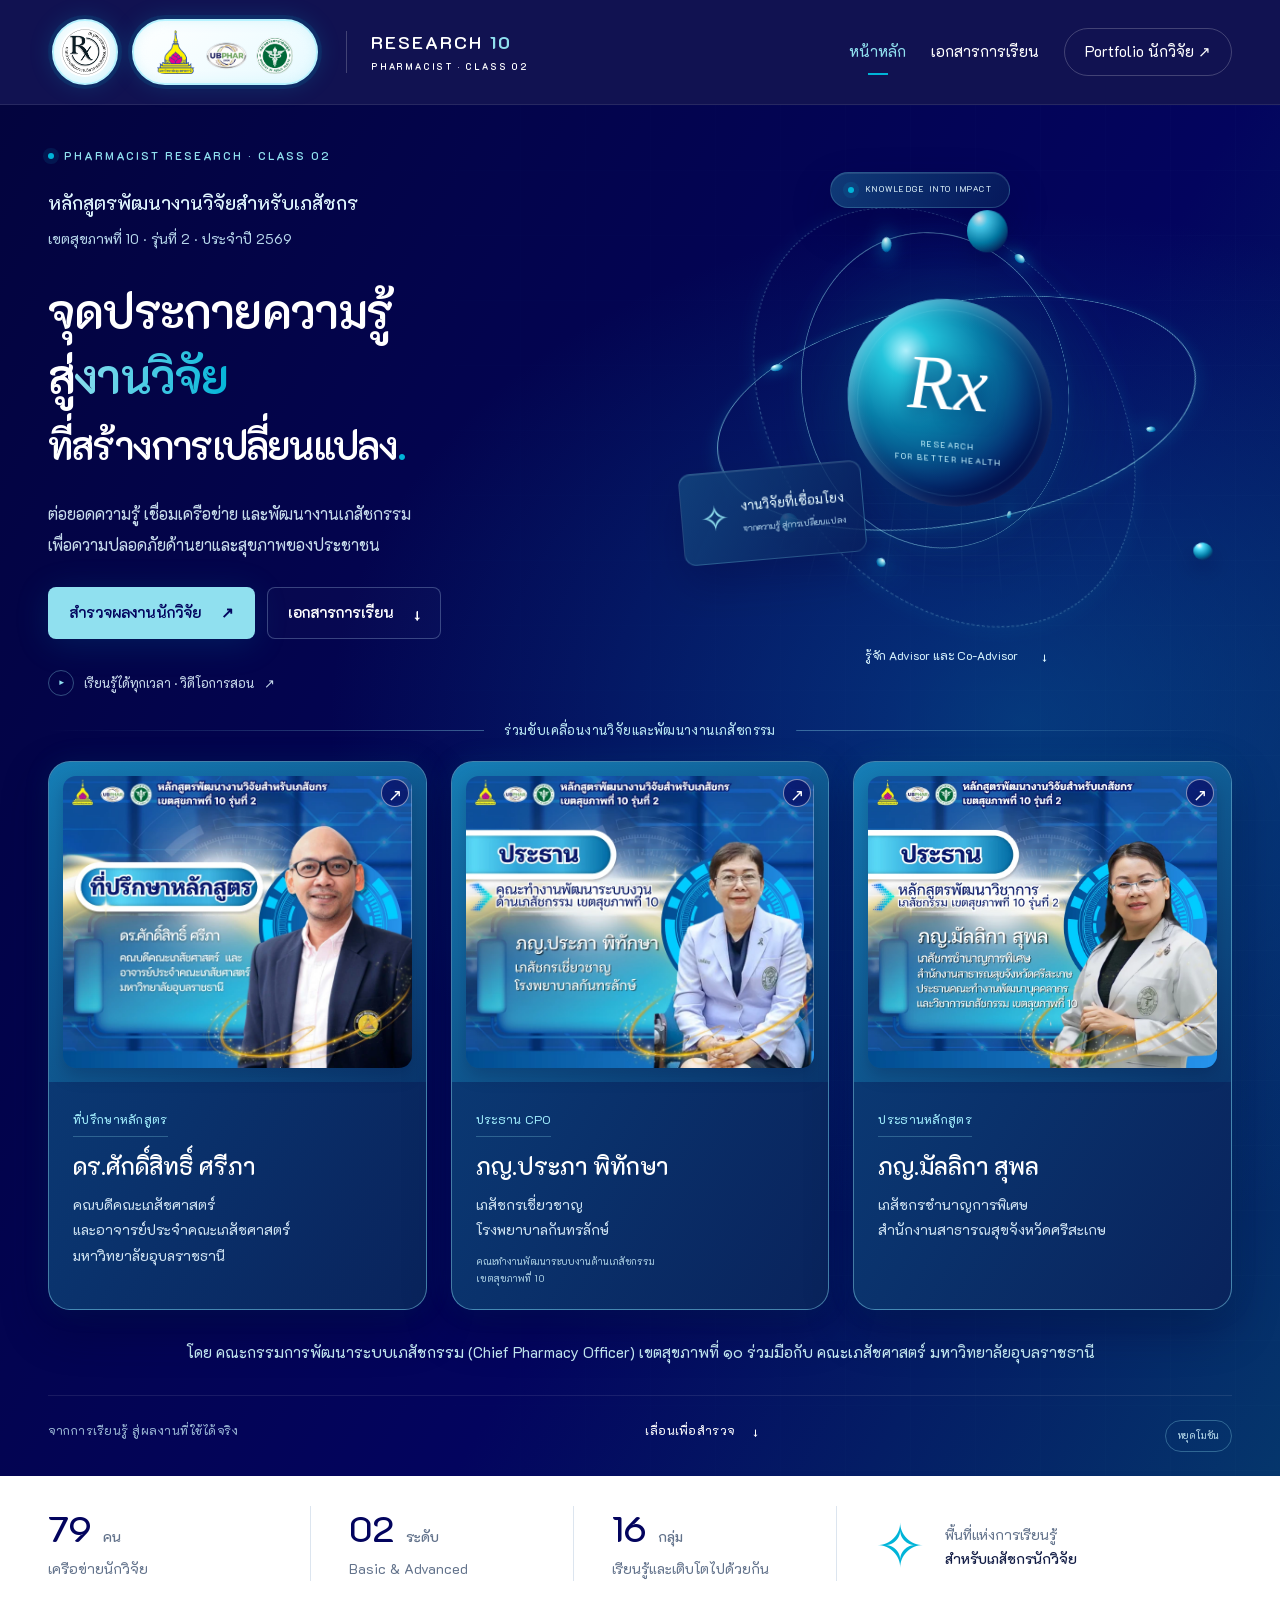
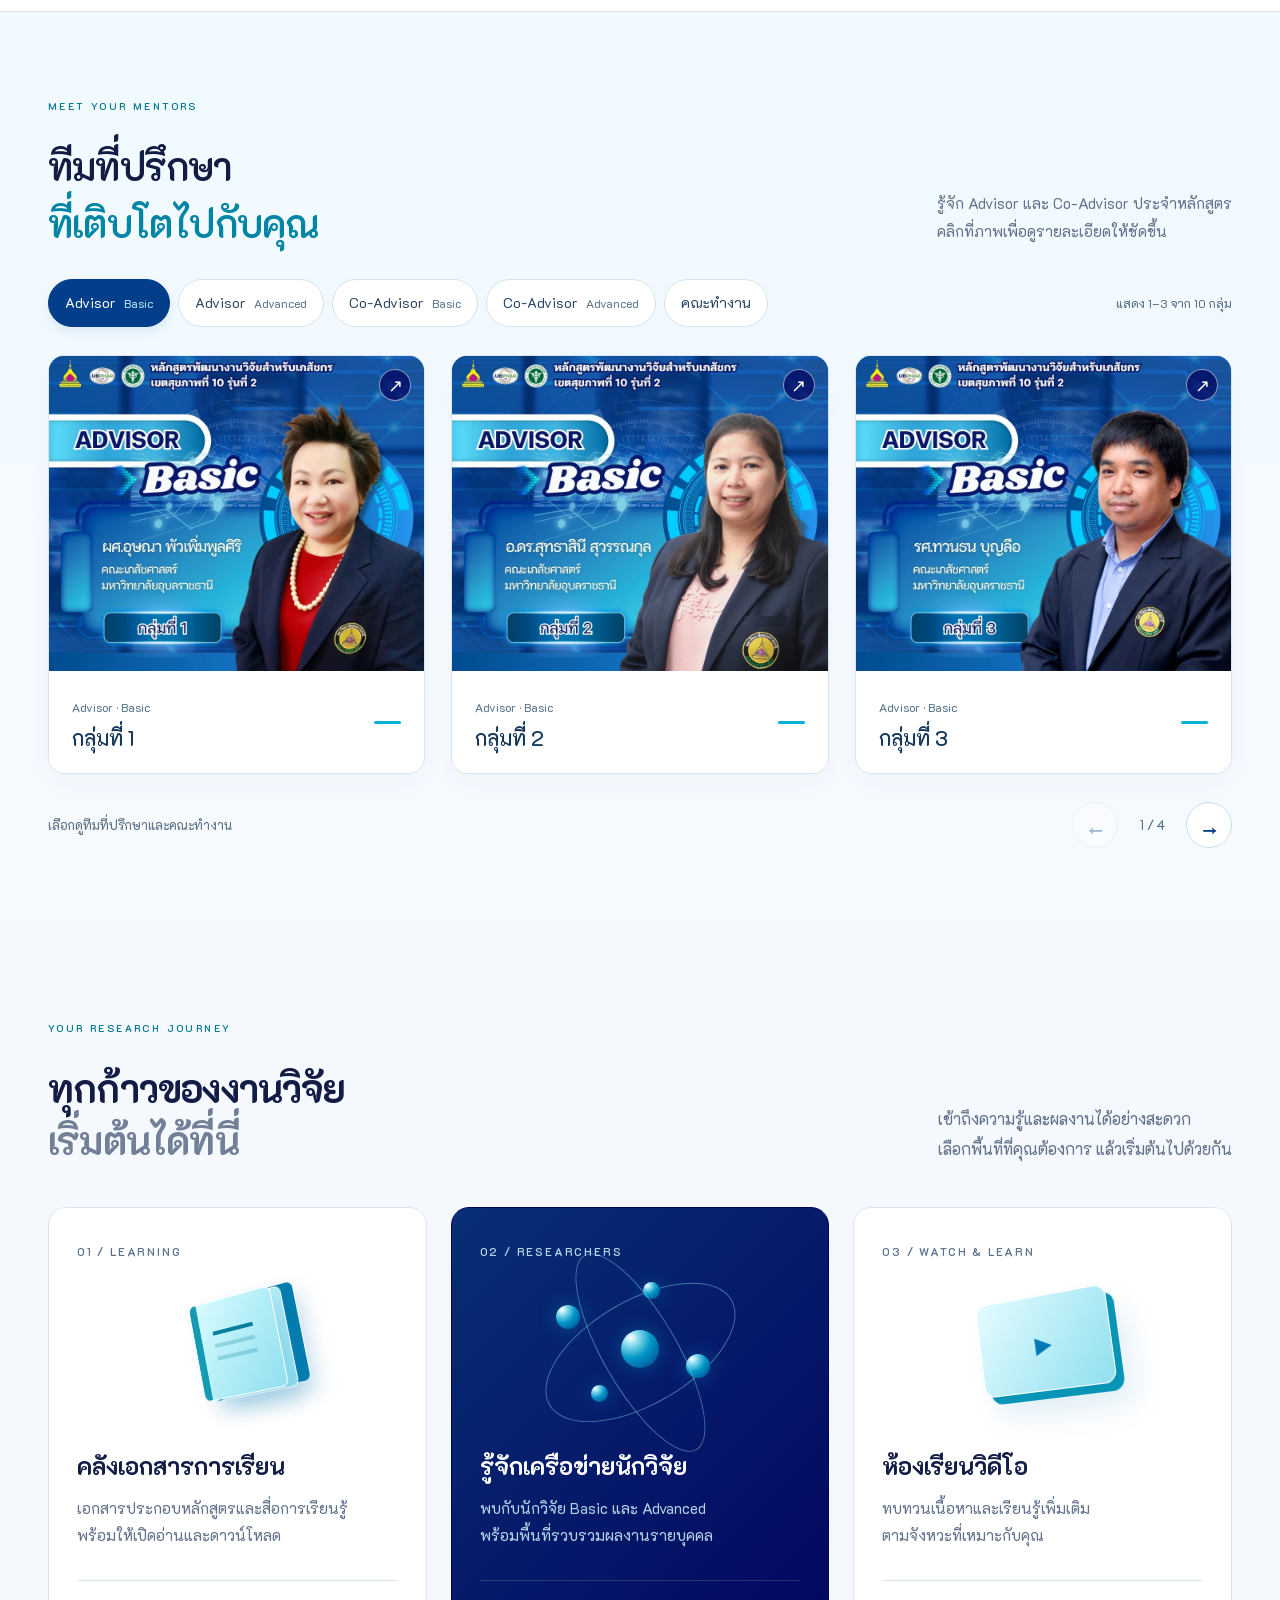
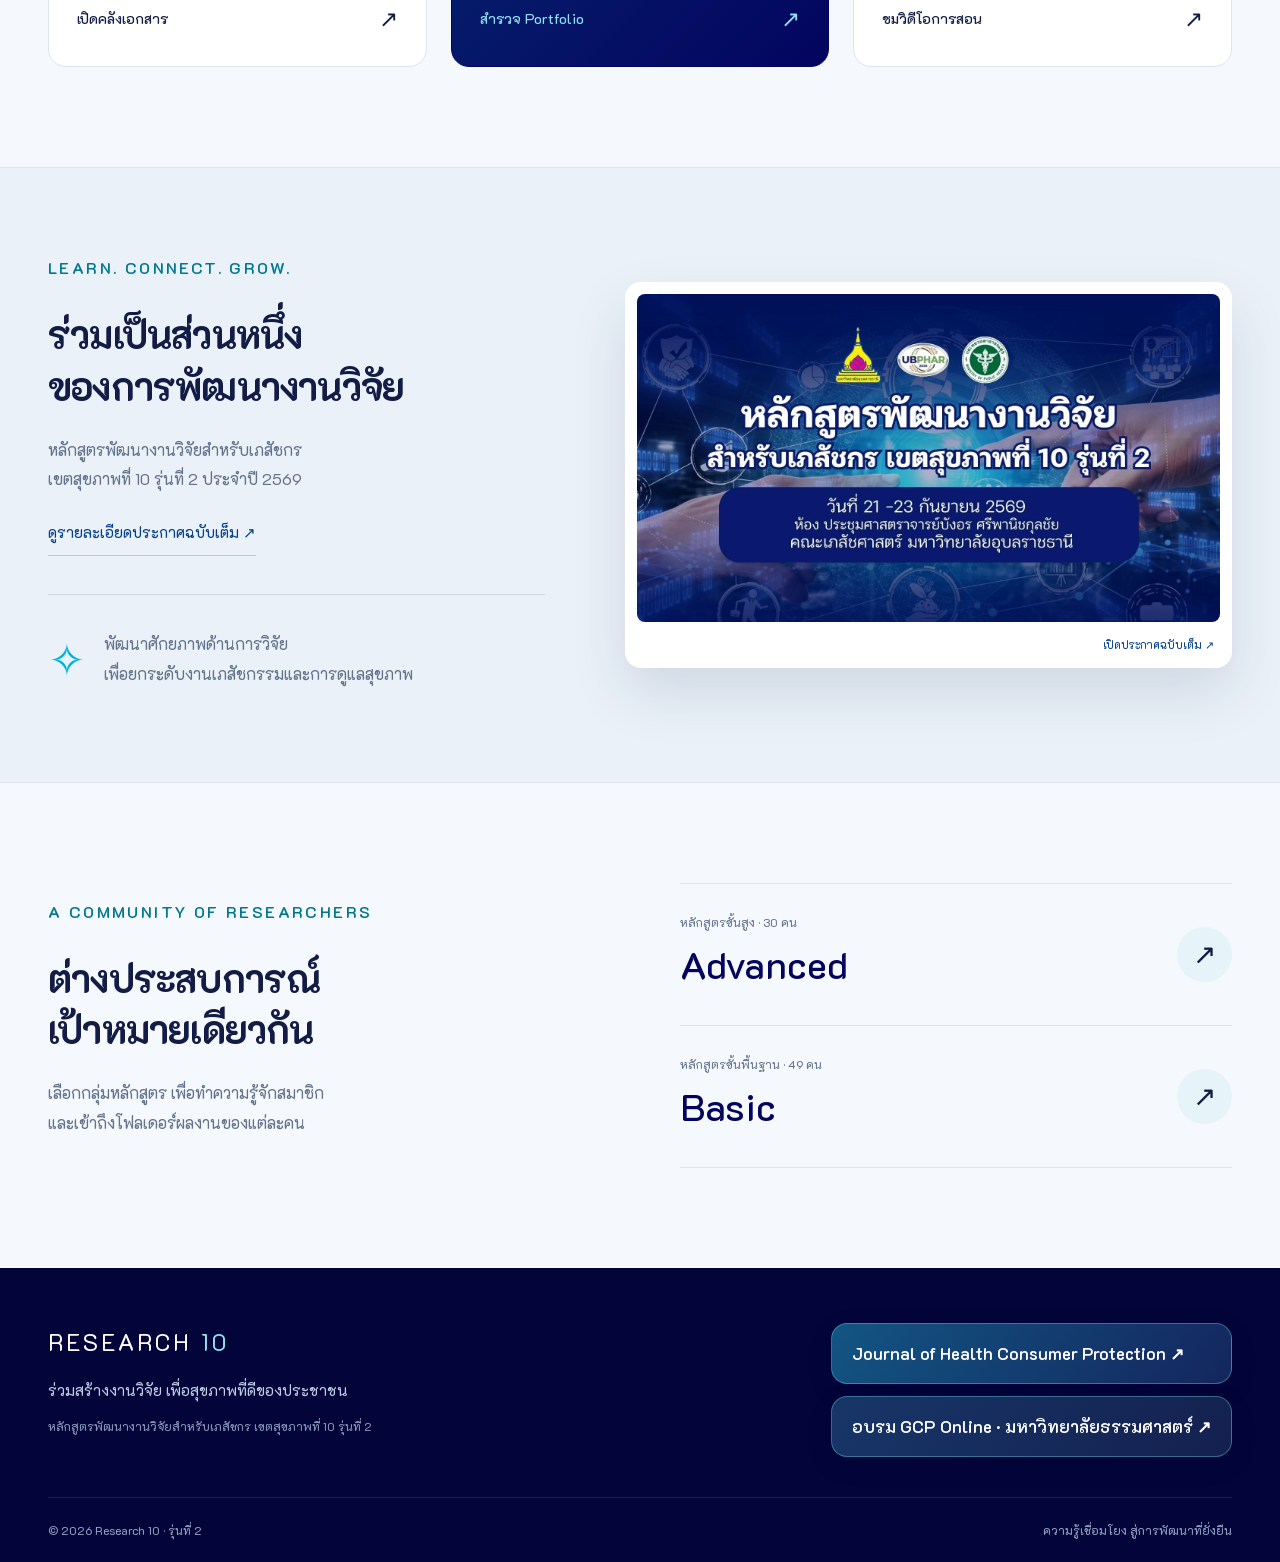
==== index.html @ 957beb35 "Label Basic recordings and add upcoming September 24-25 cards" ====
<!DOCTYPE html><html lang="th"><head><meta charset="UTF-8"><meta name="viewport" content="width=device-width,initial-scale=1"><meta name="theme-color" content="#03045e"><title>Research 10 — หลักสูตรพัฒนางานวิจัยสำหรับเภสัชกร รุ่นที่ 2</title><meta name="description" content="หลักสูตรพัฒนางานวิจัยสำหรับเภสัชกร เขตสุขภาพที่ 10 รุ่นที่ 2 เอกสาร วิดีโอ และผลงานนักวิจัย"><link rel="preconnect" href="https://fonts.googleapis.com"><link rel="preconnect" href="https://fonts.gstatic.com" crossorigin><link href="https://fonts.googleapis.com/css2?family=K2D:wght@300;400;500;600;700;800&display=swap" rel="stylesheet"><link rel="stylesheet" href="assets/site.css?v=4151b0ca4c77"><script src="assets/site.js?v=c0a868937370" defer></script><link rel="stylesheet" href="assets/landing-refinement.css?v=8daf1639f411"><link rel="stylesheet" href="assets/orbit-edition.css?v=c585d2d60537"><link rel="stylesheet" href="assets/content-update.css?v=62d17eda7f4b">
</head><body class="home-page"><a class="skip-link" href="#main">ข้ามไปเนื้อหา</a><header class="site-header"><div class="shell nav-inner"><a class="brand" href="index.html" aria-label="หน้าหลักหลักสูตรพัฒนางานวิจัย"><span class="brand-logos"><img src="assets/rx-logo.png" alt="ผู้พัฒนาหลักสูตร" width="53" height="40"><img src="assets/partners-logo.png" alt="หน่วยงานสนับสนุน" width="76" height="40"></span><span class="brand-title">RESEARCH <b>10</b><small>PHARMACIST · CLASS 02</small></span></a><button class="menu-toggle" aria-expanded="false" aria-controls="primary-nav" aria-label="เปิดเมนู">☰</button><nav id="primary-nav" aria-label="เมนูหลัก"><a href="index.html">หน้าหลัก</a><a href="documents.html">เอกสารการเรียน</a><a href="portfolio.html">Portfolio นักวิจัย <span aria-hidden="true">↗</span></a></nav></div></header><main id="main">
<section class="hero"><div class="hero-grid-bg" aria-hidden="true"></div><div class="shell hero-layout"><div class="hero-copy"><p class="eyebrow"><span class="status-dot"></span> PHARMACIST RESEARCH · CLASS 02</p><p class="hero-kicker">หลักสูตรพัฒนางานวิจัยสำหรับเภสัชกร<br><span>เขตสุขภาพที่ 10 · รุ่นที่ 2 · ประจำปี 2569</span></p><h1>จุดประกายความรู้<br>สู่<span class="gradient-text">งานวิจัย</span><br><span class="hero-closing-line">ที่สร้างการเปลี่ยนแปลง<span class="cyan-dot">.</span></span></h1><p class="hero-description">ต่อยอดความรู้ เชื่อมเครือข่าย และพัฒนางานเภสัชกรรม<br class="desktop-only">เพื่อความปลอดภัยด้านยาและสุขภาพของประชาชน</p><div class="actions"><a class="button button-cyan" href="portfolio.html">สำรวจผลงานนักวิจัย <span>↗</span></a><a class="button button-outline" href="documents.html">เอกสารการเรียน <span>↓</span></a></div><a class="video-link" href="documents.html#videos"><span class="play-icon">▶</span> เรียนรู้ได้ทุกเวลา · วิดีโอการสอน <span>↗</span></a></div>
<div class="hero-faculty-visual">
<div class="orbital-scene" aria-hidden="true"><div class="scene-grid"></div><div class="orbit-system"><div class="orbit orbit-one"></div><div class="orbit orbit-two"></div><div class="orbit orbit-three"></div><div class="orb-core"><span>Rx</span><small>RESEARCH<br>FOR BETTER HEALTH</small></div><i class="satellite satellite-one"></i><i class="satellite satellite-two"></i><i class="satellite satellite-three"></i></div><div class="float-label label-top"><span class="status-dot"></span> KNOWLEDGE INTO IMPACT</div><div class="float-label label-left"><span class="label-symbol">✧</span><div>งานวิจัยที่เชื่อมโยง<small>จากความรู้ สู่การเปลี่ยนแปลง</small></div></div></div>
<a href="#faculty" class="meet-team-link">รู้จัก Advisor และ Co-Advisor <span>↓</span></a></div>
</div><section class="shell leadership-section" aria-label="ที่ปรึกษาหลักสูตรและประธาน"><div class="leadership-heading"><span></span><p>ร่วมขับเคลื่อนงานวิจัยและพัฒนางานเภสัชกรรม</p><span></span></div><div class="leadership-pair leadership-trio"><div class="chair-feature" data-tilt><a class="chair-photo-link" href="assets/faculty/originals/course-advisor.png" target="_blank" rel="noopener" aria-label="ดูภาพที่ปรึกษาหลักสูตร ดร.ศักดิ์สิทธิ์ ศรีภา"><img src="assets/faculty/course-advisor.webp" width="752" height="630" alt="ที่ปรึกษาหลักสูตร ดร.ศักดิ์สิทธิ์ ศรีภา"><span aria-hidden="true">↗</span></a><div class="chair-caption"><div><span>ที่ปรึกษาหลักสูตร</span><h2>ดร.ศักดิ์สิทธิ์ ศรีภา</h2><p>คณบดีคณะเภสัชศาสตร์<br>และอาจารย์ประจำคณะเภสัชศาสตร์<br>มหาวิทยาลัยอุบลราชธานี</p></div></div></div><div class="chair-feature" data-tilt>
<a class="chair-photo-link" href="assets/faculty/originals/working-group-chair.png" target="_blank" rel="noopener" aria-label="ดูภาพ ภญ.ประภา พิทักษา ประธาน CPO ขนาดใหญ่"><img src="assets/faculty/working-group-chair.webp" alt="ภญ.ประภา พิทักษา ประธาน CPOพัฒนาระบบงานด้านเภสัชกรรม เขตสุขภาพที่ 10" width="752" height="630" fetchpriority="high"><span aria-hidden="true">↗</span></a>
<div class="chair-caption"><div><span>ประธาน CPO</span><h2>ภญ.ประภา พิทักษา</h2><p>เภสัชกรเชี่ยวชาญ<br>โรงพยาบาลกันทรลักษ์</p><small>คณะทำงานพัฒนาระบบงานด้านเภสัชกรรม<br>เขตสุขภาพที่ 10</small></div><span class="chair-mark" aria-hidden="true">✧</span></div></div><div class="chair-feature" data-tilt>
<a class="chair-photo-link" href="assets/faculty/originals/chair.png" target="_blank" rel="noopener" aria-label="ดูภาพ ภญ.มัลลิกา สุพล ประธานหลักสูตร ขนาดใหญ่"><img src="assets/faculty/chair.webp" alt="ภญ.มัลลิกา สุพล ประธานหลักสูตรพัฒนาวิชาการเภสัชกรรม เขตสุขภาพที่ 10 รุ่นที่ 2" width="940" height="788" fetchpriority="high"><span aria-hidden="true">↗</span></a>
<div class="chair-caption"><div><span>ประธานหลักสูตร</span><h2>ภญ.มัลลิกา สุพล</h2><p>เภสัชกรชำนาญการพิเศษ<br>สำนักงานสาธารณสุขจังหวัดศรีสะเกษ</p></div><span class="chair-mark" aria-hidden="true">✧</span></div></div>
</div><p class="leadership-credit">โดย คณะกรรมการพัฒนาระบบเภสัชกรรม (Chief Pharmacy Officer) เขตสุขภาพที่ ๑๐ ร่วมมือกับ คณะเภสัชศาสตร์ มหาวิทยาลัยอุบลราชธานี</p></section><div class="shell hero-bottom"><span>จากการเรียนรู้ สู่ผลงานที่ใช้ได้จริง</span><a href="#explore">เลื่อนเพื่อสำรวจ <span>↓</span></a></div></section>
<section class="stats-strip" aria-label="ภาพรวมหลักสูตร"><div class="shell stats-grid"><div><strong>79<span>คน</span></strong><p>เครือข่ายนักวิจัย</p></div><div><strong>02<span>ระดับ</span></strong><p>Basic & Advanced</p></div><div><strong>16<span>กลุ่ม</span></strong><p>เรียนรู้และเติบโตไปด้วยกัน</p></div><div class="stats-message"><span class="small-orbit" aria-hidden="true">✧</span><p>พื้นที่แห่งการเรียนรู้<br><b>สำหรับเภสัชกรนักวิจัย</b></p></div></div></section>
<section id="faculty" class="faculty-section"><div class="shell">
<div class="section-heading"><div><p class="eyebrow blue">MEET YOUR MENTORS</p><h2>ทีมที่ปรึกษา<span class="faculty-heading-accent">ที่เติบโตไปกับคุณ</span></h2></div><p>รู้จัก Advisor และ Co-Advisor ประจำหลักสูตร<br>คลิกที่ภาพเพื่อดูรายละเอียดให้ชัดขึ้น</p></div>
<div class="faculty-filter-bar"><div class="faculty-filters" role="group" aria-label="เลือกหมวดทีมที่ปรึกษา" hidden><button type="button" data-filter="advisor-basic" aria-pressed="true">Advisor <span>Basic</span></button><button type="button" data-filter="advisor-advanced" aria-pressed="false">Advisor <span>Advanced</span></button><button type="button" data-filter="co-basic" aria-pressed="false">Co-Advisor <span>Basic</span></button><button type="button" data-filter="co-advanced" aria-pressed="false">Co-Advisor <span>Advanced</span></button><button type="button" data-filter="working-group" aria-pressed="false">คณะทำงาน</button></div><p id="faculty-status" role="status"></p></div>
<div class="faculty-grid"><article class="faculty-card" data-category="advisor-advanced" data-group="1">
<a class="faculty-image-link" href="assets/faculty/originals/advisor-advanced-1.jpg" target="_blank" rel="noopener" data-faculty-image="assets/faculty/advisor-advanced-1.webp" data-caption="Advisor Advanced · กลุ่มที่ 1" aria-label="ดูภาพ Advisor Advanced · กลุ่มที่ 1 ขนาดใหญ่"><img src="assets/faculty/advisor-advanced-1.webp" width="940" height="788" alt="Advisor ประจำหลักสูตร Advanced กลุ่มที่ 1" loading="lazy" decoding="async"><span class="image-zoom" aria-hidden="true">↗</span></a>
<div class="faculty-card-caption"><div><span>Advisor · Advanced</span><h3>กลุ่มที่ 1</h3></div><span class="faculty-caption-rule" aria-hidden="true"></span></div></article>
<article class="faculty-card" data-category="advisor-advanced" data-group="2">
<a class="faculty-image-link" href="assets/faculty/originals/advisor-advanced-2.jpg" target="_blank" rel="noopener" data-faculty-image="assets/faculty/advisor-advanced-2.webp" data-caption="Advisor Advanced · กลุ่มที่ 2" aria-label="ดูภาพ Advisor Advanced · กลุ่มที่ 2 ขนาดใหญ่"><img src="assets/faculty/advisor-advanced-2.webp" width="940" height="788" alt="Advisor ประจำหลักสูตร Advanced กลุ่มที่ 2" loading="lazy" decoding="async"><span class="image-zoom" aria-hidden="true">↗</span></a>
<div class="faculty-card-caption"><div><span>Advisor · Advanced</span><h3>กลุ่มที่ 2</h3></div><span class="faculty-caption-rule" aria-hidden="true"></span></div></article>
<article class="faculty-card" data-category="advisor-advanced" data-group="3">
<a class="faculty-image-link" href="assets/faculty/originals/advisor-advanced-3.jpg" target="_blank" rel="noopener" data-faculty-image="assets/faculty/advisor-advanced-3.webp" data-caption="Advisor Advanced · กลุ่มที่ 3" aria-label="ดูภาพ Advisor Advanced · กลุ่มที่ 3 ขนาดใหญ่"><img src="assets/faculty/advisor-advanced-3.webp" width="940" height="788" alt="Advisor ประจำหลักสูตร Advanced กลุ่มที่ 3" loading="lazy" decoding="async"><span class="image-zoom" aria-hidden="true">↗</span></a>
<div class="faculty-card-caption"><div><span>Advisor · Advanced</span><h3>กลุ่มที่ 3</h3></div><span class="faculty-caption-rule" aria-hidden="true"></span></div></article>
<article class="faculty-card" data-category="advisor-advanced" data-group="4">
<a class="faculty-image-link" href="assets/faculty/originals/advisor-advanced-4.jpg" target="_blank" rel="noopener" data-faculty-image="assets/faculty/advisor-advanced-4.webp" data-caption="Advisor Advanced · กลุ่มที่ 4" aria-label="ดูภาพ Advisor Advanced · กลุ่มที่ 4 ขนาดใหญ่"><img src="assets/faculty/advisor-advanced-4.webp" width="940" height="788" alt="Advisor ประจำหลักสูตร Advanced กลุ่มที่ 4" loading="lazy" decoding="async"><span class="image-zoom" aria-hidden="true">↗</span></a>
<div class="faculty-card-caption"><div><span>Advisor · Advanced</span><h3>กลุ่มที่ 4</h3></div><span class="faculty-caption-rule" aria-hidden="true"></span></div></article>
<article class="faculty-card" data-category="advisor-advanced" data-group="5">
<a class="faculty-image-link" href="assets/faculty/originals/advisor-advanced-5.jpg" target="_blank" rel="noopener" data-faculty-image="assets/faculty/advisor-advanced-5.webp" data-caption="Advisor Advanced · กลุ่มที่ 5" aria-label="ดูภาพ Advisor Advanced · กลุ่มที่ 5 ขนาดใหญ่"><img src="assets/faculty/advisor-advanced-5.webp" width="940" height="788" alt="Advisor ประจำหลักสูตร Advanced กลุ่มที่ 5" loading="lazy" decoding="async"><span class="image-zoom" aria-hidden="true">↗</span></a>
<div class="faculty-card-caption"><div><span>Advisor · Advanced</span><h3>กลุ่มที่ 5</h3></div><span class="faculty-caption-rule" aria-hidden="true"></span></div></article>
<article class="faculty-card" data-category="advisor-advanced" data-group="6">
<a class="faculty-image-link" href="assets/faculty/originals/advisor-advanced-6.jpg" target="_blank" rel="noopener" data-faculty-image="assets/faculty/advisor-advanced-6.webp" data-caption="Advisor Advanced · กลุ่มที่ 6" aria-label="ดูภาพ Advisor Advanced · กลุ่มที่ 6 ขนาดใหญ่"><img src="assets/faculty/advisor-advanced-6.webp" width="940" height="788" alt="Advisor ประจำหลักสูตร Advanced กลุ่มที่ 6" loading="lazy" decoding="async"><span class="image-zoom" aria-hidden="true">↗</span></a>
<div class="faculty-card-caption"><div><span>Advisor · Advanced</span><h3>กลุ่มที่ 6</h3></div><span class="faculty-caption-rule" aria-hidden="true"></span></div></article><article class="faculty-card" data-category="advisor-basic" data-group="1">
<a class="faculty-image-link" href="assets/faculty/originals/basic-10.jpg" target="_blank" rel="noopener" data-faculty-image="assets/faculty/basic-10.webp" data-caption="Advisor Basic · กลุ่มที่ 1" aria-label="ดูภาพ Advisor Basic กลุ่มที่ 1 ขนาดใหญ่">
<img src="assets/faculty/basic-10.webp" width="940" height="788" alt="Advisor ประจำหลักสูตร Basic กลุ่มที่ 1" loading="lazy" decoding="async"><span class="image-zoom" aria-hidden="true">↗</span></a>
<div class="faculty-card-caption"><div><span>Advisor · Basic</span><h3>กลุ่มที่ 1</h3></div><span class="faculty-caption-rule" aria-hidden="true"></span></div></article>
<article class="faculty-card" data-category="advisor-basic" data-group="2">
<a class="faculty-image-link" href="assets/faculty/originals/basic-9.jpg" target="_blank" rel="noopener" data-faculty-image="assets/faculty/basic-9.webp" data-caption="Advisor Basic · กลุ่มที่ 2" aria-label="ดูภาพ Advisor Basic กลุ่มที่ 2 ขนาดใหญ่">
<img src="assets/faculty/basic-9.webp" width="940" height="788" alt="Advisor ประจำหลักสูตร Basic กลุ่มที่ 2" loading="lazy" decoding="async"><span class="image-zoom" aria-hidden="true">↗</span></a>
<div class="faculty-card-caption"><div><span>Advisor · Basic</span><h3>กลุ่มที่ 2</h3></div><span class="faculty-caption-rule" aria-hidden="true"></span></div></article>
<article class="faculty-card" data-category="advisor-basic" data-group="3">
<a class="faculty-image-link" href="assets/faculty/originals/basic-8.jpg" target="_blank" rel="noopener" data-faculty-image="assets/faculty/basic-8.webp" data-caption="Advisor Basic · กลุ่มที่ 3" aria-label="ดูภาพ Advisor Basic กลุ่มที่ 3 ขนาดใหญ่">
<img src="assets/faculty/basic-8.webp" width="940" height="788" alt="Advisor ประจำหลักสูตร Basic กลุ่มที่ 3" loading="lazy" decoding="async"><span class="image-zoom" aria-hidden="true">↗</span></a>
<div class="faculty-card-caption"><div><span>Advisor · Basic</span><h3>กลุ่มที่ 3</h3></div><span class="faculty-caption-rule" aria-hidden="true"></span></div></article>
<article class="faculty-card" data-category="advisor-basic" data-group="4">
<a class="faculty-image-link" href="assets/faculty/originals/basic-7.jpg" target="_blank" rel="noopener" data-faculty-image="assets/faculty/basic-7.webp" data-caption="Advisor Basic · กลุ่มที่ 4" aria-label="ดูภาพ Advisor Basic กลุ่มที่ 4 ขนาดใหญ่">
<img src="assets/faculty/basic-7.webp" width="940" height="788" alt="Advisor ประจำหลักสูตร Basic กลุ่มที่ 4" loading="lazy" decoding="async"><span class="image-zoom" aria-hidden="true">↗</span></a>
<div class="faculty-card-caption"><div><span>Advisor · Basic</span><h3>กลุ่มที่ 4</h3></div><span class="faculty-caption-rule" aria-hidden="true"></span></div></article>
<article class="faculty-card" data-category="advisor-basic" data-group="5">
<a class="faculty-image-link" href="assets/faculty/originals/basic-6.jpg" target="_blank" rel="noopener" data-faculty-image="assets/faculty/basic-6.webp" data-caption="Advisor Basic · กลุ่มที่ 5" aria-label="ดูภาพ Advisor Basic กลุ่มที่ 5 ขนาดใหญ่">
<img src="assets/faculty/basic-6.webp" width="940" height="788" alt="Advisor ประจำหลักสูตร Basic กลุ่มที่ 5" loading="lazy" decoding="async"><span class="image-zoom" aria-hidden="true">↗</span></a>
<div class="faculty-card-caption"><div><span>Advisor · Basic</span><h3>กลุ่มที่ 5</h3></div><span class="faculty-caption-rule" aria-hidden="true"></span></div></article>
<article class="faculty-card" data-category="advisor-basic" data-group="6">
<a class="faculty-image-link" href="assets/faculty/originals/basic-5.jpg" target="_blank" rel="noopener" data-faculty-image="assets/faculty/basic-5.webp" data-caption="Advisor Basic · กลุ่มที่ 6" aria-label="ดูภาพ Advisor Basic กลุ่มที่ 6 ขนาดใหญ่">
<img src="assets/faculty/basic-5.webp" width="940" height="788" alt="Advisor ประจำหลักสูตร Basic กลุ่มที่ 6" loading="lazy" decoding="async"><span class="image-zoom" aria-hidden="true">↗</span></a>
<div class="faculty-card-caption"><div><span>Advisor · Basic</span><h3>กลุ่มที่ 6</h3></div><span class="faculty-caption-rule" aria-hidden="true"></span></div></article>
<article class="faculty-card" data-category="advisor-basic" data-group="7">
<a class="faculty-image-link" href="assets/faculty/originals/basic-4.jpg" target="_blank" rel="noopener" data-faculty-image="assets/faculty/basic-4.webp" data-caption="Advisor Basic · กลุ่มที่ 7" aria-label="ดูภาพ Advisor Basic กลุ่มที่ 7 ขนาดใหญ่">
<img src="assets/faculty/basic-4.webp" width="940" height="788" alt="Advisor ประจำหลักสูตร Basic กลุ่มที่ 7" loading="lazy" decoding="async"><span class="image-zoom" aria-hidden="true">↗</span></a>
<div class="faculty-card-caption"><div><span>Advisor · Basic</span><h3>กลุ่มที่ 7</h3></div><span class="faculty-caption-rule" aria-hidden="true"></span></div></article>
<article class="faculty-card" data-category="advisor-basic" data-group="8">
<a class="faculty-image-link" href="assets/faculty/originals/basic-3.jpg" target="_blank" rel="noopener" data-faculty-image="assets/faculty/basic-3.webp" data-caption="Advisor Basic · กลุ่มที่ 8" aria-label="ดูภาพ Advisor Basic กลุ่มที่ 8 ขนาดใหญ่">
<img src="assets/faculty/basic-3.webp" width="940" height="788" alt="Advisor ประจำหลักสูตร Basic กลุ่มที่ 8" loading="lazy" decoding="async"><span class="image-zoom" aria-hidden="true">↗</span></a>
<div class="faculty-card-caption"><div><span>Advisor · Basic</span><h3>กลุ่มที่ 8</h3></div><span class="faculty-caption-rule" aria-hidden="true"></span></div></article>
<article class="faculty-card" data-category="advisor-basic" data-group="9">
<a class="faculty-image-link" href="assets/faculty/originals/basic-2.jpg" target="_blank" rel="noopener" data-faculty-image="assets/faculty/basic-2.webp" data-caption="Advisor Basic · กลุ่มที่ 9" aria-label="ดูภาพ Advisor Basic กลุ่มที่ 9 ขนาดใหญ่">
<img src="assets/faculty/basic-2.webp" width="940" height="788" alt="Advisor ประจำหลักสูตร Basic กลุ่มที่ 9" loading="lazy" decoding="async"><span class="image-zoom" aria-hidden="true">↗</span></a>
<div class="faculty-card-caption"><div><span>Advisor · Basic</span><h3>กลุ่มที่ 9</h3></div><span class="faculty-caption-rule" aria-hidden="true"></span></div></article>
<article class="faculty-card" data-category="advisor-basic" data-group="10">
<a class="faculty-image-link" href="assets/faculty/originals/basic-1.jpg" target="_blank" rel="noopener" data-faculty-image="assets/faculty/basic-1.webp" data-caption="Advisor Basic · กลุ่มที่ 10" aria-label="ดูภาพ Advisor Basic กลุ่มที่ 10 ขนาดใหญ่">
<img src="assets/faculty/basic-1.webp" width="940" height="788" alt="Advisor ประจำหลักสูตร Basic กลุ่มที่ 10" loading="lazy" decoding="async"><span class="image-zoom" aria-hidden="true">↗</span></a>
<div class="faculty-card-caption"><div><span>Advisor · Basic</span><h3>กลุ่มที่ 10</h3></div><span class="faculty-caption-rule" aria-hidden="true"></span></div></article>
<article class="faculty-card" data-category="co-advanced" data-group="1">
<a class="faculty-image-link" href="assets/faculty/originals/co-advanced-6.jpg" target="_blank" rel="noopener" data-faculty-image="assets/faculty/co-advanced-6.webp" data-caption="Co-Advisor Advanced · กลุ่มที่ 1" aria-label="ดูภาพ Co-Advisor Advanced กลุ่มที่ 1 ขนาดใหญ่">
<img src="assets/faculty/co-advanced-6.webp" width="940" height="788" alt="Co-Advisor ประจำหลักสูตร Advanced กลุ่มที่ 1" loading="lazy" decoding="async"><span class="image-zoom" aria-hidden="true">↗</span></a>
<div class="faculty-card-caption"><div><span>Co-Advisor · Advanced</span><h3>กลุ่มที่ 1</h3></div><span class="faculty-caption-rule" aria-hidden="true"></span></div></article>
<article class="faculty-card" data-category="co-advanced" data-group="2">
<a class="faculty-image-link" href="assets/faculty/originals/co-advanced-5.jpg" target="_blank" rel="noopener" data-faculty-image="assets/faculty/co-advanced-5.webp" data-caption="Co-Advisor Advanced · กลุ่มที่ 2" aria-label="ดูภาพ Co-Advisor Advanced กลุ่มที่ 2 ขนาดใหญ่">
<img src="assets/faculty/co-advanced-5.webp" width="940" height="788" alt="Co-Advisor ประจำหลักสูตร Advanced กลุ่มที่ 2" loading="lazy" decoding="async"><span class="image-zoom" aria-hidden="true">↗</span></a>
<div class="faculty-card-caption"><div><span>Co-Advisor · Advanced</span><h3>กลุ่มที่ 2</h3></div><span class="faculty-caption-rule" aria-hidden="true"></span></div></article>
<article class="faculty-card" data-category="co-advanced" data-group="3">
<a class="faculty-image-link" href="assets/faculty/originals/co-advanced-4.jpg" target="_blank" rel="noopener" data-faculty-image="assets/faculty/co-advanced-4.webp" data-caption="Co-Advisor Advanced · กลุ่มที่ 3" aria-label="ดูภาพ Co-Advisor Advanced กลุ่มที่ 3 ขนาดใหญ่">
<img src="assets/faculty/co-advanced-4.webp" width="940" height="788" alt="Co-Advisor ประจำหลักสูตร Advanced กลุ่มที่ 3" loading="lazy" decoding="async"><span class="image-zoom" aria-hidden="true">↗</span></a>
<div class="faculty-card-caption"><div><span>Co-Advisor · Advanced</span><h3>กลุ่มที่ 3</h3></div><span class="faculty-caption-rule" aria-hidden="true"></span></div></article>
<article class="faculty-card" data-category="co-advanced" data-group="4">
<a class="faculty-image-link" href="assets/faculty/originals/co-advanced-3.jpg" target="_blank" rel="noopener" data-faculty-image="assets/faculty/co-advanced-3.webp" data-caption="Co-Advisor Advanced · กลุ่มที่ 4" aria-label="ดูภาพ Co-Advisor Advanced กลุ่มที่ 4 ขนาดใหญ่">
<img src="assets/faculty/co-advanced-3.webp" width="940" height="788" alt="Co-Advisor ประจำหลักสูตร Advanced กลุ่มที่ 4" loading="lazy" decoding="async"><span class="image-zoom" aria-hidden="true">↗</span></a>
<div class="faculty-card-caption"><div><span>Co-Advisor · Advanced</span><h3>กลุ่มที่ 4</h3></div><span class="faculty-caption-rule" aria-hidden="true"></span></div></article>
<article class="faculty-card" data-category="co-advanced" data-group="5">
<a class="faculty-image-link" href="assets/faculty/originals/co-advanced-2.jpg" target="_blank" rel="noopener" data-faculty-image="assets/faculty/co-advanced-2.webp" data-caption="Co-Advisor Advanced · กลุ่มที่ 5" aria-label="ดูภาพ Co-Advisor Advanced กลุ่มที่ 5 ขนาดใหญ่">
<img src="assets/faculty/co-advanced-2.webp" width="940" height="788" alt="Co-Advisor ประจำหลักสูตร Advanced กลุ่มที่ 5" loading="lazy" decoding="async"><span class="image-zoom" aria-hidden="true">↗</span></a>
<div class="faculty-card-caption"><div><span>Co-Advisor · Advanced</span><h3>กลุ่มที่ 5</h3></div><span class="faculty-caption-rule" aria-hidden="true"></span></div></article>
<article class="faculty-card" data-category="co-advanced" data-group="6">
<a class="faculty-image-link" href="assets/faculty/originals/co-advanced-1.jpg" target="_blank" rel="noopener" data-faculty-image="assets/faculty/co-advanced-1.webp" data-caption="Co-Advisor Advanced · กลุ่มที่ 6" aria-label="ดูภาพ Co-Advisor Advanced กลุ่มที่ 6 ขนาดใหญ่">
<img src="assets/faculty/co-advanced-1.webp" width="940" height="788" alt="Co-Advisor ประจำหลักสูตร Advanced กลุ่มที่ 6" loading="lazy" decoding="async"><span class="image-zoom" aria-hidden="true">↗</span></a>
<div class="faculty-card-caption"><div><span>Co-Advisor · Advanced</span><h3>กลุ่มที่ 6</h3></div><span class="faculty-caption-rule" aria-hidden="true"></span></div></article>
<article class="faculty-card" data-category="co-basic" data-group="1">
<a class="faculty-image-link" href="assets/faculty/originals/co-basic-2.jpg" target="_blank" rel="noopener" data-faculty-image="assets/faculty/co-basic-2.webp" data-caption="Co-Advisor Basic · กลุ่มที่ 1" aria-label="ดูภาพ Co-Advisor Basic กลุ่มที่ 1 ขนาดใหญ่">
<img src="assets/faculty/co-basic-2.webp" width="940" height="788" alt="Co-Advisor ประจำหลักสูตร Basic กลุ่มที่ 1" loading="lazy" decoding="async"><span class="image-zoom" aria-hidden="true">↗</span></a>
<div class="faculty-card-caption"><div><span>Co-Advisor · Basic</span><h3>กลุ่มที่ 1</h3></div><span class="faculty-caption-rule" aria-hidden="true"></span></div></article>
<article class="faculty-card" data-category="co-basic" data-group="2">
<a class="faculty-image-link" href="assets/faculty/originals/advanced-4.jpg" target="_blank" rel="noopener" data-faculty-image="assets/faculty/advanced-4.webp" data-caption="Co-Advisor Basic · กลุ่มที่ 2" aria-label="ดูภาพ Co-Advisor Basic กลุ่มที่ 2 ขนาดใหญ่">
<img src="assets/faculty/advanced-4.webp" width="940" height="788" alt="Co-Advisor ประจำหลักสูตร Basic กลุ่มที่ 2" loading="lazy" decoding="async"><span class="image-zoom" aria-hidden="true">↗</span></a>
<div class="faculty-card-caption"><div><span>Co-Advisor · Basic</span><h3>กลุ่มที่ 2</h3></div><span class="faculty-caption-rule" aria-hidden="true"></span></div></article>
<article class="faculty-card" data-category="co-basic" data-group="3">
<a class="faculty-image-link" href="assets/faculty/originals/advanced-3.jpg" target="_blank" rel="noopener" data-faculty-image="assets/faculty/advanced-3.webp" data-caption="Co-Advisor Basic · กลุ่มที่ 3" aria-label="ดูภาพ Co-Advisor Basic กลุ่มที่ 3 ขนาดใหญ่">
<img src="assets/faculty/advanced-3.webp" width="940" height="788" alt="Co-Advisor ประจำหลักสูตร Basic กลุ่มที่ 3" loading="lazy" decoding="async"><span class="image-zoom" aria-hidden="true">↗</span></a>
<div class="faculty-card-caption"><div><span>Co-Advisor · Basic</span><h3>กลุ่มที่ 3</h3></div><span class="faculty-caption-rule" aria-hidden="true"></span></div></article>
<article class="faculty-card" data-category="co-basic" data-group="4">
<a class="faculty-image-link" href="assets/faculty/originals/advanced-2.jpg" target="_blank" rel="noopener" data-faculty-image="assets/faculty/advanced-2.webp" data-caption="Co-Advisor Basic · กลุ่มที่ 4" aria-label="ดูภาพ Co-Advisor Basic กลุ่มที่ 4 ขนาดใหญ่">
<img src="assets/faculty/advanced-2.webp" width="940" height="788" alt="Co-Advisor ประจำหลักสูตร Basic กลุ่มที่ 4" loading="lazy" decoding="async"><span class="image-zoom" aria-hidden="true">↗</span></a>
<div class="faculty-card-caption"><div><span>Co-Advisor · Basic</span><h3>กลุ่มที่ 4</h3></div><span class="faculty-caption-rule" aria-hidden="true"></span></div></article>
<article class="faculty-card" data-category="co-basic" data-group="5">
<a class="faculty-image-link" href="assets/faculty/originals/advanced-1.jpg" target="_blank" rel="noopener" data-faculty-image="assets/faculty/advanced-1.webp" data-caption="Co-Advisor Basic · กลุ่มที่ 5" aria-label="ดูภาพ Co-Advisor Basic กลุ่มที่ 5 ขนาดใหญ่">
<img src="assets/faculty/advanced-1.webp" width="940" height="788" alt="Co-Advisor ประจำหลักสูตร Basic กลุ่มที่ 5" loading="lazy" decoding="async"><span class="image-zoom" aria-hidden="true">↗</span></a>
<div class="faculty-card-caption"><div><span>Co-Advisor · Basic</span><h3>กลุ่มที่ 5</h3></div><span class="faculty-caption-rule" aria-hidden="true"></span></div></article>
<article class="faculty-card" data-category="co-basic" data-group="6">
<a class="faculty-image-link" href="assets/faculty/originals/co-basic-3.jpg" target="_blank" rel="noopener" data-faculty-image="assets/faculty/co-basic-3.webp" data-caption="Co-Advisor Basic · กลุ่มที่ 6" aria-label="ดูภาพ Co-Advisor Basic กลุ่มที่ 6 ขนาดใหญ่">
<img src="assets/faculty/co-basic-3.webp" width="940" height="788" alt="Co-Advisor ประจำหลักสูตร Basic กลุ่มที่ 6" loading="lazy" decoding="async"><span class="image-zoom" aria-hidden="true">↗</span></a>
<div class="faculty-card-caption"><div><span>Co-Advisor · Basic</span><h3>กลุ่มที่ 6</h3></div><span class="faculty-caption-rule" aria-hidden="true"></span></div></article>
<article class="faculty-card" data-category="co-basic" data-group="7">
<a class="faculty-image-link" href="assets/faculty/originals/advanced-7.jpg" target="_blank" rel="noopener" data-faculty-image="assets/faculty/advanced-7.webp" data-caption="Co-Advisor Basic · กลุ่มที่ 7" aria-label="ดูภาพ Co-Advisor Basic กลุ่มที่ 7 ขนาดใหญ่">
<img src="assets/faculty/advanced-7.webp" width="940" height="788" alt="Co-Advisor ประจำหลักสูตร Basic กลุ่มที่ 7" loading="lazy" decoding="async"><span class="image-zoom" aria-hidden="true">↗</span></a>
<div class="faculty-card-caption"><div><span>Co-Advisor · Basic</span><h3>กลุ่มที่ 7</h3></div><span class="faculty-caption-rule" aria-hidden="true"></span></div></article>
<article class="faculty-card" data-category="co-basic" data-group="8">
<a class="faculty-image-link" href="assets/faculty/originals/advanced-6.jpg" target="_blank" rel="noopener" data-faculty-image="assets/faculty/advanced-6.webp" data-caption="Co-Advisor Basic · กลุ่มที่ 8" aria-label="ดูภาพ Co-Advisor Basic กลุ่มที่ 8 ขนาดใหญ่">
<img src="assets/faculty/advanced-6.webp" width="940" height="788" alt="Co-Advisor ประจำหลักสูตร Basic กลุ่มที่ 8" loading="lazy" decoding="async"><span class="image-zoom" aria-hidden="true">↗</span></a>
<div class="faculty-card-caption"><div><span>Co-Advisor · Basic</span><h3>กลุ่มที่ 8</h3></div><span class="faculty-caption-rule" aria-hidden="true"></span></div></article>
<article class="faculty-card" data-category="co-basic" data-group="9">
<a class="faculty-image-link" href="assets/faculty/originals/advanced-5.jpg" target="_blank" rel="noopener" data-faculty-image="assets/faculty/advanced-5.webp" data-caption="Co-Advisor Basic · กลุ่มที่ 9" aria-label="ดูภาพ Co-Advisor Basic กลุ่มที่ 9 ขนาดใหญ่">
<img src="assets/faculty/advanced-5.webp" width="940" height="788" alt="Co-Advisor ประจำหลักสูตร Basic กลุ่มที่ 9" loading="lazy" decoding="async"><span class="image-zoom" aria-hidden="true">↗</span></a>
<div class="faculty-card-caption"><div><span>Co-Advisor · Basic</span><h3>กลุ่มที่ 9</h3></div><span class="faculty-caption-rule" aria-hidden="true"></span></div></article>
<article class="faculty-card" data-category="co-basic" data-group="10">
<a class="faculty-image-link" href="assets/faculty/originals/co-basic-1.jpg" target="_blank" rel="noopener" data-faculty-image="assets/faculty/co-basic-1.webp" data-caption="Co-Advisor Basic · กลุ่มที่ 10" aria-label="ดูภาพ Co-Advisor Basic กลุ่มที่ 10 ขนาดใหญ่">
<img src="assets/faculty/co-basic-1.webp" width="940" height="788" alt="Co-Advisor ประจำหลักสูตร Basic กลุ่มที่ 10" loading="lazy" decoding="async"><span class="image-zoom" aria-hidden="true">↗</span></a>
<div class="faculty-card-caption"><div><span>Co-Advisor · Basic</span><h3>กลุ่มที่ 10</h3></div><span class="faculty-caption-rule" aria-hidden="true"></span></div></article>
<article class="faculty-card" data-category="working-group" data-group="1"><a class="faculty-image-link" href="assets/faculty/originals/working-group-2.jpg" target="_blank" rel="noopener" data-faculty-image="assets/faculty/working-group-2.webp" data-caption="ผู้จัดการหลักสูตร · กิ๊ฟ" aria-label="ดูภาพ ผู้จัดการหลักสูตร กิ๊ฟ ขนาดใหญ่"><img src="assets/faculty/working-group-2.webp" width="752" height="630" alt="ผู้จัดการหลักสูตร กิ๊ฟ" loading="lazy" decoding="async"><span class="image-zoom" aria-hidden="true">↗</span></a><div class="faculty-card-caption"><div><span>ผู้จัดการหลักสูตร</span><h3>กิ๊ฟ</h3></div><span class="faculty-caption-rule" aria-hidden="true"></span></div></article>
<article class="faculty-card" data-category="working-group" data-group="2"><a class="faculty-image-link" href="assets/faculty/originals/working-group-3.jpg" target="_blank" rel="noopener" data-faculty-image="assets/faculty/working-group-3.webp" data-caption="คณะทำงาน · หญิง" aria-label="ดูภาพ คณะทำงาน หญิง ขนาดใหญ่"><img src="assets/faculty/working-group-3.webp" width="752" height="630" alt="คณะทำงาน หญิง" loading="lazy" decoding="async"><span class="image-zoom" aria-hidden="true">↗</span></a><div class="faculty-card-caption"><div><span>คณะทำงาน</span><h3>หญิง</h3></div><span class="faculty-caption-rule" aria-hidden="true"></span></div></article>
<article class="faculty-card" data-category="working-group" data-group="3"><a class="faculty-image-link" href="assets/faculty/originals/working-group-4.jpg" target="_blank" rel="noopener" data-faculty-image="assets/faculty/working-group-4.webp" data-caption="ผู้ประสานงาน · ภูมิ" aria-label="ดูภาพ ผู้ประสานงาน ภูมิ ขนาดใหญ่"><img src="assets/faculty/working-group-4.webp" width="752" height="630" alt="ผู้ประสานงาน ภูมิ" loading="lazy" decoding="async"><span class="image-zoom" aria-hidden="true">↗</span></a><div class="faculty-card-caption"><div><span>ผู้ประสานงาน</span><h3>ภูมิ</h3></div><span class="faculty-caption-rule" aria-hidden="true"></span></div></article>
<article class="faculty-card" data-category="working-group" data-group="4"><a class="faculty-image-link" href="assets/faculty/originals/working-group-5.jpg" target="_blank" rel="noopener" data-faculty-image="assets/faculty/working-group-5.webp" data-caption="คณะทำงาน · ออมสิน" aria-label="ดูภาพ คณะทำงาน ออมสิน ขนาดใหญ่"><img src="assets/faculty/working-group-5.webp" width="752" height="630" alt="คณะทำงาน ออมสิน" loading="lazy" decoding="async"><span class="image-zoom" aria-hidden="true">↗</span></a><div class="faculty-card-caption"><div><span>คณะทำงาน</span><h3>ออมสิน</h3></div><span class="faculty-caption-rule" aria-hidden="true"></span></div></article>
<article class="faculty-card" data-category="working-group" data-group="5"><a class="faculty-image-link" href="assets/faculty/originals/working-group-6.jpg" target="_blank" rel="noopener" data-faculty-image="assets/faculty/working-group-6.webp" data-caption="คณะทำงาน · กุ้ง" aria-label="ดูภาพ คณะทำงาน กุ้ง ขนาดใหญ่"><img src="assets/faculty/working-group-6.webp" width="752" height="630" alt="คณะทำงาน กุ้ง" loading="lazy" decoding="async"><span class="image-zoom" aria-hidden="true">↗</span></a><div class="faculty-card-caption"><div><span>คณะทำงาน</span><h3>กุ้ง</h3></div><span class="faculty-caption-rule" aria-hidden="true"></span></div></article>
<article class="faculty-card" data-category="working-group" data-group="6"><a class="faculty-image-link" href="assets/faculty/originals/working-group-1.jpg" target="_blank" rel="noopener" data-faculty-image="assets/faculty/working-group-1.webp" data-caption="คณะทำงาน · ครีม" aria-label="ดูภาพ คณะทำงาน ครีม ขนาดใหญ่"><img src="assets/faculty/working-group-1.webp" width="752" height="630" alt="คณะทำงาน ครีม" loading="lazy" decoding="async"><span class="image-zoom" aria-hidden="true">↗</span></a><div class="faculty-card-caption"><div><span>คณะทำงาน</span><h3>ครีม</h3></div><span class="faculty-caption-rule" aria-hidden="true"></span></div></article></div>
<div class="faculty-pagination" hidden><p>เลือกดูทีมที่ปรึกษาและคณะทำงาน</p><div><button type="button" id="faculty-prev" aria-label="ดูทีมที่ปรึกษาชุดก่อนหน้า">←</button><span id="faculty-page"></span><button type="button" id="faculty-next" aria-label="ดูทีมที่ปรึกษาชุดถัดไป">→</button></div></div>
</div></section>
<dialog id="faculty-dialog" aria-labelledby="faculty-dialog-title"><div class="faculty-dialog-toolbar"><h2 id="faculty-dialog-title">ทีมที่ปรึกษา</h2><button type="button" id="faculty-close" aria-label="ปิดภาพขนาดใหญ่">✕</button></div><img id="faculty-dialog-image" alt=""><div class="faculty-dialog-bottom"><button type="button" id="faculty-image-prev" aria-label="ภาพก่อนหน้า">←</button><a id="faculty-original" href="assets/faculty/originals/chair.png" target="_blank" rel="noopener">เปิดภาพต้นฉบับ ↗</a><button type="button" id="faculty-image-next" aria-label="ภาพถัดไป">→</button></div></dialog>
<section id="explore" class="section shell"><div class="section-heading reveal"><div><p class="eyebrow blue">YOUR RESEARCH JOURNEY</p><h2>ทุกก้าวของงานวิจัย<br><span class="muted">เริ่มต้นได้ที่นี่</span></h2></div><p>เข้าถึงความรู้และผลงานได้อย่างสะดวก<br>เลือกพื้นที่ที่คุณต้องการ แล้วเริ่มต้นไปด้วยกัน</p></div><div class="resource-grid">
<a class="resource-card reveal" href="documents.html" data-tilt><span class="resource-number">01 / LEARNING</span><div class="resource-art book-art" aria-hidden="true"><i></i><i></i><i></i></div><h3>คลังเอกสารการเรียน</h3><p>เอกสารประกอบหลักสูตรและสื่อการเรียนรู้<br>พร้อมให้เปิดอ่านและดาวน์โหลด</p><span class="card-action">เปิดคลังเอกสาร <b>↗</b></span></a>
<a class="resource-card resource-dark reveal" href="portfolio.html" data-tilt><span class="resource-number">02 / RESEARCHERS</span><div class="resource-art network-art" aria-hidden="true"><i></i><i></i><i></i><i></i><i></i></div><h3>รู้จักเครือข่ายนักวิจัย</h3><p>พบกับนักวิจัย Basic และ Advanced<br>พร้อมพื้นที่รวบรวมผลงานรายบุคคล</p><span class="card-action">สำรวจ Portfolio <b>↗</b></span></a>
<a class="resource-card reveal" href="documents.html#videos" data-tilt><span class="resource-number">03 / WATCH & LEARN</span><div class="resource-art video-art" aria-hidden="true"><i>▶</i></div><h3>ห้องเรียนวิดีโอ</h3><p>ทบทวนเนื้อหาและเรียนรู้เพิ่มเติม<br>ตามจังหวะที่เหมาะกับคุณ</p><span class="card-action">ชมวิดีโอการสอน <b>↗</b></span></a></div></section>
<section class="announcement-section"><div class="shell announcement-layout"><div class="reveal"><p class="eyebrow blue">LEARN. CONNECT. GROW.</p><h2>ร่วมเป็นส่วนหนึ่ง<br>ของการพัฒนางานวิจัย</h2><p>หลักสูตรพัฒนางานวิจัยสำหรับเภสัชกร<br>เขตสุขภาพที่ 10 รุ่นที่ 2 ประจำปี 2569</p><a class="text-link" href="Info Invitation_New.jpg" target="_blank" rel="noopener">ดูรายละเอียดประกาศฉบับเต็ม ↗</a><div class="announcement-note"><span>✧</span><p>พัฒนาศักยภาพด้านการวิจัย<br>เพื่อยกระดับงานเภสัชกรรมและการดูแลสุขภาพ</p></div></div><a class="poster-frame reveal" href="assets/faculty/originals/course-banner.jpg" target="_blank" rel="noopener" aria-label="เปิดภาพหลักสูตรฉบับเต็ม"><img src="assets/faculty/course-banner.webp" alt="หลักสูตรพัฒนางานวิจัยสำหรับเภสัชกร เขตสุขภาพที่ 10 รุ่นที่ 2 วันที่ 21–23 กันยายน 2569 ณ คณะเภสัชศาสตร์ มหาวิทยาลัยอุบลราชธานี" loading="lazy" decoding="async" width="1536" height="864"><span>เปิดประกาศฉบับเต็ม ↗</span></a></div></section>
<section class="shell community-section reveal"><div><p class="eyebrow blue">A COMMUNITY OF RESEARCHERS</p><h2>ต่างประสบการณ์<br>เป้าหมายเดียวกัน</h2><p>เลือกกลุ่มหลักสูตร เพื่อทำความรู้จักสมาชิก<br>และเข้าถึงโฟลเดอร์ผลงานของแต่ละคน</p></div><div class="community-links"><a href="portfolio.html#Advanced"><span><small>หลักสูตรขั้นสูง · 30 คน</small><b>Advanced</b></span><i>↗</i></a><a href="portfolio.html#Basic"><span><small>หลักสูตรขั้นพื้นฐาน · 49 คน</small><b>Basic</b></span><i>↗</i></a></div></section></main><footer class="site-footer"><div class="shell footer-top"><div><a class="footer-wordmark" href="index.html">RESEARCH <span>10</span></a><p>ร่วมสร้างงานวิจัย เพื่อสุขภาพที่ดีของประชาชน</p><small>หลักสูตรพัฒนางานวิจัยสำหรับเภสัชกร เขตสุขภาพที่ 10 รุ่นที่ 2</small></div><div class="footer-links"><a href="https://he02.tci-thaijo.org/index.php/jhcp" target="_blank" rel="noopener noreferrer">Journal of Health Consumer Protection ↗</a><a href="https://www.med-tu.org/GCP_HSP/" target="_blank" rel="noopener noreferrer">อบรม GCP Online · มหาวิทยาลัยธรรมศาสตร์ ↗</a></div></div><div class="shell footer-bottom"><span>© 2026 Research 10 · รุ่นที่ 2</span><span>ความรู้เชื่อมโยง สู่การพัฒนาที่ยั่งยืน</span></div></footer><script src="assets/faculty.js?v=98e959aa5208" defer></script></body></html>
---- assets/site.css ----
/* Research 10: lightweight CSS 3D, no rendering framework required. */
:root{--navy:#03045e;--blue:#023e8a;--cyan:#00b4d8;--ice:#90e0ef;--ink:#121c45;--muted:#62728b;--paper:#f5f8fc;--line:#dce5ef}
*{box-sizing:border-box}html{scroll-behavior:smooth;scroll-padding-top:105px}body{margin:0;font-family:'K2D',sans-serif;color:var(--ink);background:var(--paper);line-height:1.7}a{color:inherit;text-decoration:none}button,input{font:inherit}button,a{-webkit-tap-highlight-color:transparent}button{cursor:pointer}img{max-width:100%;display:block}h1,h2,h3,p{margin-top:0}h1,h2,h3{line-height:1.35}h2{font-size:clamp(28px,3vw,42px);letter-spacing:-.8px;margin-bottom:22px}h3{font-size:23px}p{color:var(--muted)}:focus-visible{outline:3px solid #0077b6;outline-offset:5px}.hero :focus-visible,.site-header :focus-visible,.site-footer :focus-visible{outline-color:var(--ice)}[hidden]{display:none!important}.shell{width:min(1240px,calc(100% - 96px));margin-inline:auto}.skip-link{position:fixed;top:-80px;left:16px;z-index:100;background:white;padding:12px 24px}.skip-link:focus{top:12px}.site-header{position:sticky;top:0;background:rgba(3,4,71,.94);color:white;z-index:50;border-bottom:1px solid #ffffff18;backdrop-filter:blur(16px)}.nav-inner{min-height:84px;display:flex;align-items:center;justify-content:space-between;gap:20px}.brand{display:flex;align-items:center;gap:18px}.brand-logos{display:flex;align-items:center;gap:7px}.brand-logos img{height:38px;width:auto;background:white;border-radius:30px;padding:4px}.brand-title{font-size:17px;letter-spacing:2px;font-weight:600;border-left:1px solid #ffffff35;padding-left:18px;line-height:1.3}.brand-title b{color:var(--ice)}.brand-title small{font-size:8px;display:block;letter-spacing:1.8px;margin-top:6px}#primary-nav{display:flex;align-items:center;gap:34px;font-size:14px}#primary-nav a{padding:12px 0;position:relative}#primary-nav a:last-child{border:1px solid #ffffff35;padding:10px 20px;border-radius:30px}#primary-nav a:hover,#primary-nav a[aria-current]{color:var(--ice)}#primary-nav a[aria-current]:after{content:'';position:absolute;width:20px;height:2px;background:var(--cyan);bottom:2px;left:calc(50% - 10px)}.menu-toggle{display:none;background:transparent;color:white;border:1px solid #ffffff50;border-radius:8px;min-width:44px;min-height:44px}
.hero{position:relative;background:radial-gradient(ellipse at 80% 45%,#07579099,transparent 48%),linear-gradient(120deg,#03043e,#03045e 60%,#05366c);color:white;overflow:hidden}.hero-grid-bg{position:absolute;inset:0;background-image:linear-gradient(#90e0ef08 1px,transparent 1px),linear-gradient(90deg,#90e0ef08 1px,transparent 1px);background-size:65px 65px;pointer-events:none;mask-image:linear-gradient(90deg,transparent,#000)}.hero-layout{display:grid;grid-template-columns:1.1fr 1fr;gap:24px;align-items:center;min-height:690px;padding-top:64px;padding-bottom:56px;position:relative}.eyebrow{font-size:10px;font-weight:600;letter-spacing:2.4px;color:var(--ice);display:flex;align-items:center;gap:10px;margin-bottom:26px}.status-dot{width:6px;height:6px;display:inline-block;border-radius:50%;background:var(--cyan);box-shadow:0 0 0 5px #00b4d81b;flex-shrink:0}.hero-kicker{color:#c0d3ea;font-size:14px;margin-bottom:14px}.hero h1{font-size:clamp(35px,3.85vw,55px);font-weight:600;letter-spacing:-1.5px;line-height:1.45;margin-bottom:25px}.gradient-text{background:linear-gradient(100deg,#90e0ef,#00b4d8);background-clip:text;-webkit-background-clip:text;color:transparent}.cyan-dot{color:var(--cyan)}.hero-description{font-size:15px;color:#b9cce3;line-height:1.9;margin-bottom:30px}.actions{display:flex;gap:12px;flex-wrap:wrap}.button{display:inline-flex;align-items:center;justify-content:center;gap:24px;min-height:50px;padding:12px 22px;border-radius:8px;font-size:14px;font-weight:600;transition:transform .2s,background .2s;border:1px solid transparent}.button:hover{transform:translateY(-3px)}.button-cyan{background:var(--ice);color:var(--navy);box-shadow:0 5px 35px #00b4d825}.button-cyan:hover{background:#c8f3ff}.button-outline{border-color:#9eb9df55;color:white;background:#ffffff05}.video-link{display:inline-flex;gap:10px;align-items:center;font-size:12px;margin-top:24px;color:#c7d9eb;min-height:40px}.play-icon{width:26px;height:26px;border:1px solid #90e0ef55;border-radius:50%;display:grid;place-items:center;font-size:8px;color:var(--ice)}.hero-bottom{position:relative;display:flex;justify-content:space-between;padding:24px 0;border-top:1px solid #ffffff16;color:#9cb9d6;font-size:11px;letter-spacing:.5px}.hero-bottom a{display:flex;gap:18px;color:white}
.orbital-scene{height:510px;position:relative;perspective:1000px;isolation:isolate;pointer-events:none}.scene-grid{position:absolute;width:100%;height:55%;bottom:0;background-image:linear-gradient(#90e0ef16 1px,transparent 1px),linear-gradient(90deg,#90e0ef16 1px,transparent 1px);background-size:35px 35px;transform:rotateX(68deg);mask-image:radial-gradient(ellipse,#000,transparent 70%)}.orbit-system{position:absolute;inset:45px 5px 40px;transform-style:preserve-3d;transform:rotateX(-12deg) rotateY(-15deg);animation:system-float 9s ease-in-out infinite}.orb-core{position:absolute;width:220px;height:220px;left:50%;top:50%;margin:-110px;border-radius:50%;background:radial-gradient(circle at 30% 25%,#b5f5ff,#24c5dc 12%,#087da8 36%,#053778 64%,#03043e 85%);box-shadow:inset -14px -16px 30px #00064599,inset 4px 4px 18px #9ceeffaa,0 0 80px #00b4d83a,0 30px 80px #00052e55;display:flex;flex-direction:column;align-items:center;justify-content:center;color:white;transform:translateZ(35px)}.orb-core:before{content:'';position:absolute;inset:10px;border:1px solid #90e0ef22;border-radius:50%}.orb-core span{font-family:Georgia,serif;font-size:82px;font-style:italic;line-height:1.1;text-shadow:0 3px 20px #001e60}.orb-core small{font-size:8px;letter-spacing:2px;text-align:center;line-height:1.8;margin-top:12px;color:#c9f6ff}.orbit{position:absolute;inset:20px;border:1px solid #90e0ef77;border-radius:50%;transform-style:preserve-3d;box-shadow:0 0 18px #00b4d815}.orbit:before,.orbit:after{content:'';position:absolute;width:13px;height:13px;border-radius:50%;background:radial-gradient(circle at 30% 25%,white,#90e0ef 22%,#0077b6 70%);box-shadow:0 0 22px #00b4d8;left:12%;top:15%}.orbit:after{left:83%;top:80%;width:8px;height:8px}.orbit-one{transform:rotateX(64deg) rotateZ(-25deg);animation:orbit-one 28s linear infinite}.orbit-two{inset:48px;transform:rotateY(65deg) rotateZ(25deg);border-color:#90e0ef44;animation:orbit-two 35s linear infinite}.orbit-three{inset:-5px 25px;transform:rotateX(50deg) rotateY(35deg) rotateZ(60deg);border-style:dashed;border-color:#90e0ef30}.satellite{position:absolute;width:35px;height:35px;border-radius:50%;background:radial-gradient(circle at 30% 20%,white,#4ddbfa 20%,#027da7 55%,#06235b 80%);box-shadow:0 10px 20px #00043f55}.satellite-one{top:4%;left:52%}.satellite-two{bottom:10%;left:12%;width:22px;height:22px}.satellite-three{right:6%;bottom:22%;width:14px;height:14px}.float-label{position:absolute;display:flex;align-items:center;gap:12px;background:linear-gradient(120deg,#12457ed9,#071d5ccf);border:1px solid #90e0ef35;box-shadow:0 18px 40px #00043240,inset 0 1px #ffffff18;border-radius:12px;padding:15px 18px;color:#e4f9ff;font-size:13px;animation:label-float 7s ease-in-out infinite}.float-label small{display:block;font-size:9px;color:#a1c5e0;margin-top:4px}.label-top{top:15px;left:24%;font-size:8px;letter-spacing:1.5px;border-radius:30px;padding:10px 17px}.label-left{left:-8px;bottom:140px;transform:rotate(-5deg)}.label-symbol{font-size:35px;color:var(--ice)}.label-right{right:0;bottom:50px;animation-delay:-3s}.label-right strong{font-size:32px;font-weight:400;color:var(--ice);line-height:1}.scene-caption{position:absolute;bottom:0;left:12%;right:12%;display:flex;justify-content:space-between;letter-spacing:2px;font-size:7px;color:#8bbad4}
@keyframes system-float{50%{transform:translateY(-15px) rotateX(-5deg) rotateY(10deg)}}@keyframes label-float{50%{translate:0 -10px}}@keyframes orbit-one{to{transform:rotateX(64deg) rotateZ(335deg)}}@keyframes orbit-two{to{transform:rotateY(65deg) rotateZ(385deg)}}.motion-paused *{animation-play-state:paused!important}
.stats-strip{background:white;border-bottom:1px solid var(--line)}.stats-grid{display:grid;grid-template-columns:1fr 1fr 1fr 1.5fr;padding-block:34px}.stats-grid>div{padding-left:38px;border-right:1px solid var(--line)}.stats-grid>div:first-child{padding-left:0}.stats-grid>div:last-child{border:0}.stats-grid strong{font-weight:500;font-size:36px;letter-spacing:-1px;line-height:1.2;color:var(--navy)}.stats-grid strong span{font-size:13px;letter-spacing:0;margin-left:12px;color:var(--muted)}.stats-grid p{font-size:12px;margin:8px 0 0}.stats-message{display:flex;align-items:center;gap:20px}.small-orbit{font-size:60px;color:var(--cyan);line-height:1}.stats-message b{font-weight:500;color:var(--ink)}.section{padding-block:100px}.section-heading{display:flex;justify-content:space-between;align-items:flex-end;margin-bottom:40px;gap:24px}.section-heading h2{margin-bottom:0}.section-heading>p{font-size:14px;margin-bottom:4px}.blue{color:#00778f}.muted{color:#718097}.resource-grid{display:grid;grid-template-columns:repeat(3,1fr);gap:24px}.resource-card{background:white;border:1px solid var(--line);border-radius:18px;padding:28px;display:block;position:relative;transition:box-shadow .25s,transform .25s;transform-style:preserve-3d}.resource-card:hover{box-shadow:0 18px 40px #03045e15}.resource-number{font-size:9px;font-weight:600;letter-spacing:1.8px;color:#5a728b}.resource-card h3{font-size:22px;margin-bottom:12px}.resource-card p{font-size:13px;margin-bottom:30px}.card-action{border-top:1px solid var(--line);padding-top:18px;display:flex;align-items:center;justify-content:space-between;font-size:12px;font-weight:500}.card-action b{font-size:23px;font-weight:400}.resource-dark{background:linear-gradient(135deg,#082f75,#03045e);color:white;border-color:var(--navy)}.resource-dark p,.resource-dark .resource-number{color:#b5d5e8}.resource-dark .card-action{border-color:#ffffff26;color:var(--ice)}.resource-art{height:135px;position:relative;margin:22px 0 30px;perspective:600px}.book-art i{position:absolute;width:92px;height:100px;left:calc(50% - 46px);top:10px;background:linear-gradient(130deg,#d7fbff,#90e0ef);border:1px solid #fff;border-radius:7px;box-shadow:8px 12px 20px #0077b625;transform:rotateY(-25deg) rotateZ(-12deg);border-left:8px solid #159ab4}.book-art i:nth-child(1){translate:22px -5px;background:#027dad}.book-art i:nth-child(2){translate:10px 0}.book-art i:last-child:after{content:'';display:block;width:45px;height:4px;background:#087f9c;margin:30px 0 0 14px;box-shadow:0 13px #087f9c40,0 26px #087f9c40}.network-art:before,.network-art:after{content:'';position:absolute;inset:15px 55px;border:1px solid #90e0ef70;border-radius:50%;transform:rotate(-30deg)}.network-art:after{transform:rotate(60deg);inset:30px 48px}.network-art i{position:absolute;width:38px;height:38px;left:calc(50% - 19px);top:45px;border-radius:50%;background:radial-gradient(circle at 25% 20%,#fff,#90e0ef 18%,#0096c7 50%,#023e8a);box-shadow:0 0 20px #00b4d855}.network-art i:nth-child(2){translate:-65px -25px;width:24px;height:24px}.network-art i:nth-child(3){translate:65px 24px;width:24px;height:24px}.network-art i:nth-child(4){translate:22px -48px;width:17px;height:17px}.network-art i:nth-child(5){translate:-30px 55px;width:17px;height:17px}.video-art i{position:absolute;inset:10px calc(50% - 70px);width:140px;height:96px;border-radius:12px;background:linear-gradient(130deg,#e5fcff,#90e0ef);border:1px solid white;box-shadow:7px 8px 0 #0794b5,15px 22px 30px #0077b620;transform:rotateY(-20deg) rotateZ(-8deg);display:grid;place-items:center;font-style:normal;color:#0077b6;font-size:30px}
.announcement-section{background:#eaf1f8;border-block:1px solid var(--line);padding-block:85px}.announcement-layout{display:grid;grid-template-columns:.9fr 1.1fr;gap:80px;align-items:center}.announcement-layout p{font-size:14px}.text-link{color:var(--blue);font-size:13px;border-bottom:1px solid #0077b645;padding:10px 0;display:inline-block}.announcement-note{display:flex;gap:18px;align-items:center;border-top:1px solid #cbd7e6;margin-top:38px;padding-top:25px}.announcement-note>span{font-size:45px;color:var(--cyan)}.announcement-note p{font-size:12px;margin:0}.poster-frame{display:block;background:white;padding:12px;border-radius:16px;box-shadow:0 25px 55px #142f5920;transform:rotate(2deg);transition:transform .3s}.poster-frame:hover{transform:rotate(0)}.poster-frame img{border-radius:8px;width:100%;height:auto}.poster-frame>span{display:block;text-align:right;font-size:11px;padding:14px 6px 2px;color:var(--blue)}.community-section{display:grid;grid-template-columns:1fr 1fr;gap:80px;padding-block:100px;align-items:center}.community-section p{font-size:14px}.community-links a{display:flex;justify-content:space-between;align-items:center;padding:28px 0;border-bottom:1px solid var(--line)}.community-links a:first-child{border-top:1px solid var(--line)}.community-links small{display:block;font-size:12px;color:var(--muted)}.community-links b{font-size:38px;font-weight:500;color:var(--navy)}.community-links i{font-style:normal;font-size:28px;background:#e6f3f8;border-radius:50%;width:55px;height:55px;text-align:center;padding-top:3px;transition:background .2s,transform .2s}.community-links a:hover i{background:var(--ice);transform:rotate(45deg)}.site-footer{background:#030439;color:#bdd0e6;padding-top:55px}.footer-top{display:flex;justify-content:space-between;gap:35px;padding-bottom:40px}.footer-wordmark{font-size:23px;letter-spacing:3px;color:white}.footer-wordmark span{color:var(--ice)}.footer-top p{font-size:13px;color:#bdd0e6;margin:16px 0 8px}.footer-top small{font-size:10px;color:#8b9cbd}.footer-links{display:flex;flex-direction:column;justify-content:center;gap:18px;font-size:11px}.footer-links a:hover{color:white}.footer-bottom{border-top:1px solid #ffffff19;display:flex;justify-content:space-between;padding-block:22px;font-size:10px;color:#92a5c5}
.portfolio-hero{position:relative;overflow:hidden;background:radial-gradient(ellipse at 90% 100%,#064f82,#03045e 65%);color:white;padding:66px 0 56px}.portfolio-hero .shell{position:relative}.portfolio-title-row{display:flex;justify-content:space-between;align-items:center;gap:30px}.portfolio-hero h1{font-size:clamp(34px,4vw,54px);font-weight:600;line-height:1.4;letter-spacing:-1px;margin-bottom:20px}.portfolio-hero p:not(.eyebrow){font-size:14px;color:#b9cce3;margin-bottom:0}.community-count{min-width:235px;padding-left:38px;border-left:1px solid #ffffff25;display:flex;flex-direction:column}.community-count strong{font-size:72px;font-weight:400;line-height:1.15;letter-spacing:-3px}.community-count strong span{font-size:16px;letter-spacing:0;margin-left:12px;color:var(--ice)}.community-count>span{font-size:11px;color:#b9cce3;margin-top:12px}.mini-avatars{display:flex;margin-top:24px;padding-left:8px}.mini-avatars img,.mini-avatars span{width:43px;height:43px;border-radius:50%;border:3px solid #07326e;margin-left:-8px;object-fit:cover;object-position:right;background:#17658b}.mini-avatars span{display:grid;place-items:center;font-size:10px}.portfolio-workspace{min-height:550px;padding-bottom:65px}.breadcrumbs{display:flex;gap:12px;flex-wrap:wrap;align-items:center;padding:26px 0;font-size:12px;color:#647894;border-bottom:1px solid var(--line);margin-bottom:36px}.breadcrumbs a{min-height:32px;display:inline-flex;align-items:center;color:var(--blue)}.breadcrumbs a:hover{text-decoration:underline}.breadcrumbs [aria-current]{color:var(--ink)}.workspace-heading{display:flex;align-items:end;justify-content:space-between;gap:24px;margin:0 0 30px}.workspace-heading h2{font-size:28px;margin-bottom:6px}.workspace-heading p{font-size:13px;margin:0}.step-label{color:#007b93;font-size:10px;letter-spacing:1.5px;display:block;margin-bottom:12px}.search-box{position:relative;display:block;min-width:285px}.search-box span{display:block;font-size:11px;color:var(--muted);margin-bottom:5px}.search-box input{width:100%;padding:12px 16px;border:1px solid #ccd9e8;border-radius:9px;background:white;color:var(--ink);font-size:13px;min-height:46px}.track-grid{display:grid;grid-template-columns:1fr 1fr;gap:28px}.track-card{position:relative;padding:34px;border-radius:18px;overflow:hidden;display:block;color:white;background:linear-gradient(120deg,#073d88,#03045e);border:1px solid #ffffff25;transition:transform .25s,box-shadow .25s;isolation:isolate}.track-card:hover{transform:translateY(-5px);box-shadow:0 20px 45px #03045e20}.track-card:after{content:'';position:absolute;width:280px;height:280px;right:-65px;top:-50px;border:1px solid #90e0ef30;border-radius:50%;box-shadow:0 0 0 35px #90e0ef08,0 0 0 70px #90e0ef05;z-index:-1;transform:rotateX(25deg)}.track-basic{background:linear-gradient(130deg,#086e93,#024474)}.track-top{display:flex;align-items:center;justify-content:space-between;font-size:10px;letter-spacing:1.5px;color:#a6e3f3}.track-icon{width:55px;height:55px;display:grid;place-items:center;font-size:35px;border:1px solid #ffffff30;background:#ffffff09;border-radius:15px;transform:rotate(-8deg)}.track-card h3{font-size:46px;font-weight:500;margin:28px 0 4px;letter-spacing:-1px}.track-card p{color:#c2dcea;font-size:14px}.track-stats{display:flex;gap:30px;font-size:12px;padding:16px 0 24px;color:#c2dcea}.track-stats b{font-size:25px;font-weight:400;margin-right:6px;color:white}.track-card .card-action{border-color:#ffffff30;color:white;padding-top:20px}.group-grid{display:grid;grid-template-columns:repeat(3,1fr);gap:22px}.group-card{display:block;padding:24px;border:1px solid var(--line);background:white;border-radius:14px;transition:transform .2s,box-shadow .2s}.group-card:hover{transform:translateY(-4px);box-shadow:0 12px 35px #03045e10;border-color:#81c8df}.group-top{display:flex;align-items:center;justify-content:space-between}.group-top>span{font-size:10px;letter-spacing:1px;color:#00778f}.group-top b{font-size:28px;font-weight:400;color:#cad9e8}.group-card h3{font-size:24px;margin:16px 0 7px}.group-card p{font-size:12px;margin-bottom:20px}.group-previews{display:flex;margin-bottom:22px}.group-previews img{height:43px;width:43px;object-fit:cover;border:2px solid white;border-radius:50%;margin-right:-6px}.group-card .card-action{font-size:11px}.member-grid{display:grid;grid-template-columns:repeat(3,1fr);gap:24px}.member-card{background:white;border:1px solid var(--line);border-radius:15px;overflow:hidden;display:block;transition:transform .25s,box-shadow .25s}.member-card:hover{transform:translateY(-5px);box-shadow:0 15px 35px #03045e15;border-color:#89cee0}.member-photo{aspect-ratio:752/630;background:#e5edf5;overflow:hidden;position:relative;display:grid;place-items:center}.member-photo img{width:100%;height:100%;object-fit:contain;transition:transform .4s}.member-card:hover .member-photo img{transform:scale(1.025)}.member-photo .photo-fallback{padding:25px;text-align:center;font-size:15px;color:var(--blue)}.member-info{padding:20px}.member-code{display:flex;gap:10px;align-items:center;font-size:10px;color:var(--muted);margin-bottom:10px}.member-code b{background:#e9f5fa;color:#00677e;padding:2px 9px;border-radius:4px;font-weight:500}.member-info h3{font-size:17px;line-height:1.5;margin:0 0 18px;min-height:51px}.member-info .card-action{font-size:11px;color:var(--blue);padding-top:12px}.drive-note{margin:35px 0 0;text-align:center;font-size:11px;color:#63778e}.empty-state,.loading-state{padding:65px 24px;text-align:center;background:white;border:1px solid var(--line);border-radius:14px;color:var(--muted)}.empty-state h3{color:var(--ink)}.empty-state button{background:var(--blue);color:white}.search-results-heading{font-size:14px;margin-bottom:20px;color:var(--muted)}#view-heading:focus{outline:0}
.reveal{opacity:1}.reveal.pending-reveal{opacity:0;transform:translateY(22px);transition:opacity .65s,transform .65s}.reveal.is-visible{opacity:1;transform:translateY(0)}.motion-control{background:transparent;color:#b9dced;border:1px solid #90e0ef50;border-radius:20px;font-size:10px;padding:5px 12px;min-height:32px}
@media(min-width:1500px){.hero-layout{min-height:730px}.hero h1{font-size:56px}}
@media(max-width:1100px){.shell{width:calc(100% - 64px)}.brand-title{display:none}.hero-layout{grid-template-columns:1.15fr 1fr;gap:0}.hero h1{font-size:39px}.orbital-scene{height:450px;scale:.9;transform-origin:center}.float-label{padding:10px;font-size:11px}.orb-core{width:190px;height:190px;margin:-95px}.resource-card{padding:22px}.resource-card h3{font-size:20px}.announcement-layout{gap:45px}.stats-grid>div{padding-left:25px}.stats-message{gap:10px}.group-grid{grid-template-columns:repeat(2,1fr)}.member-grid{grid-template-columns:repeat(3,1fr)}}
@media(max-width:800px){.shell{width:calc(100% - 40px)}.nav-inner{min-height:72px}.menu-toggle{display:block}#primary-nav{display:none;position:absolute;top:100%;left:0;right:0;background:#030449;padding:20px;flex-direction:column;gap:7px;align-items:stretch;border-top:1px solid #ffffff25}#primary-nav.is-open{display:flex}#primary-nav a,#primary-nav a:last-child{padding:12px 16px;border:0;border-radius:6px}#primary-nav a[aria-current]:after{display:none}.hero-layout{grid-template-columns:1fr;padding-top:46px;padding-bottom:25px}.hero-copy{max-width:580px}.hero h1{font-size:clamp(34px,6vw,47px)}.hero-description{font-size:14px}.hero .eyebrow{font-size:9px}.orbital-scene{height:410px;width:min(500px,100%);margin:15px auto 0;scale:1}.hero-bottom{font-size:10px}.hero-bottom>span{max-width:50%}.stats-grid{grid-template-columns:repeat(3,1fr);padding-block:25px}.stats-grid>div{padding-left:20px}.stats-grid>div:nth-child(3){border:0}.stats-grid .stats-message{display:none}.stats-grid strong{font-size:29px}.stats-grid strong span{font-size:11px;margin-left:6px}.stats-grid p{font-size:10px}.section{padding-block:64px}.section-heading{display:block}.section-heading>p{margin-top:20px}.resource-grid{gap:14px}.resource-card{padding:18px}.resource-card h3{font-size:17px}.resource-card p{font-size:11px}.resource-art{scale:.85;margin-inline:-15px}.resource-number{font-size:8px;letter-spacing:1px}.card-action{font-size:10px}.announcement-section{padding-block:60px}.announcement-layout{grid-template-columns:1fr;gap:35px}.poster-frame{max-width:570px;margin:auto}.community-section{gap:35px;padding-block:60px}.community-links b{font-size:29px}.community-section h2{font-size:29px}.footer-top{flex-direction:column}.footer-links{gap:14px}.portfolio-hero{padding-block:42px}.portfolio-title-row{gap:20px}.portfolio-hero h1{font-size:37px}.community-count{min-width:170px;padding-left:20px}.community-count strong{font-size:55px}.workspace-heading{align-items:start;flex-direction:column}.search-box{width:100%;min-width:0}.track-card{padding:25px}.track-card h3{font-size:37px}.member-grid{grid-template-columns:repeat(2,1fr)}}
@media(max-width:540px){.hero h1{font-size:34px;letter-spacing:-1px}.hero-kicker{font-size:12px}.hero-description{font-size:13px}.actions{gap:10px}.button{font-size:12px;padding:12px 16px;gap:12px}.orbital-scene{height:350px;margin-top:25px}.orbit-system{inset:30px 10px}.orb-core{width:165px;height:165px;margin:-82.5px}.orb-core span{font-size:64px}.orb-core small{font-size:6px}.label-left{bottom:85px;left:0;font-size:10px}.label-right{bottom:27px;right:0;font-size:10px}.label-top{left:20%;top:0;font-size:7px}.label-symbol{font-size:24px}.label-right strong{font-size:24px}.float-label small{font-size:8px}.scene-caption{bottom:0}.resource-grid{grid-template-columns:1fr}.resource-card{padding:26px}.resource-card h3{font-size:23px}.resource-card p{font-size:13px}.resource-art{height:120px;scale:1;max-width:240px;margin:20px auto}.resource-number{font-size:10px}.card-action{font-size:12px}.community-section{grid-template-columns:1fr}.community-links a{padding:20px 0}.community-links b{font-size:35px}.footer-bottom{gap:15px;flex-direction:column}.portfolio-title-row{display:block}.portfolio-hero h1{font-size:35px}.community-count{margin-top:28px;border:0;padding:20px 0 0;border-top:1px solid #ffffff25;display:grid;grid-template-columns:auto 1fr;gap:0 18px;align-items:center}.community-count strong{font-size:42px;grid-row:1/3}.community-count>span{font-size:10px;margin:0}.mini-avatars{margin-top:10px}.mini-avatars img,.mini-avatars span{width:30px;height:30px;font-size:7px}.track-grid{grid-template-columns:1fr;gap:18px}.track-card{padding:27px}.track-card h3{font-size:40px;margin-top:20px}.track-stats{padding-top:8px;padding-bottom:18px}.group-grid{gap:14px}.group-card{padding:16px}.group-card h3{font-size:21px}.group-top b{font-size:23px}.group-previews img{width:30px;height:30px}.group-top>span{font-size:8px}.group-card .card-action{font-size:10px}.member-grid{gap:14px}.member-info{padding:13px}.member-info h3{font-size:14px;min-height:63px;margin-bottom:10px}.member-code{font-size:8px;gap:5px}.member-info .card-action{font-size:9px}.member-code b{padding:2px 6px}.member-info .card-action b{font-size:18px}.workspace-heading h2{font-size:25px}.breadcrumbs{gap:8px;font-size:10px}.drive-note{font-size:10px}.announcement-note{margin-top:24px}.stats-grid>div{padding-left:12px}.stats-grid strong{font-size:28px}.stats-grid strong span{font-size:10px}.stats-grid p{font-size:9px}.hero-bottom{gap:10px}.brand-logos img{height:35px}}
@media(prefers-reduced-motion:reduce){html{scroll-behavior:auto}*,*:before,*:after{animation:none!important;transition:none!important}.reveal.pending-reveal{opacity:1;transform:none}.orbit-system{transform:rotateX(-12deg) rotateY(-15deg)}}

.skip-link:not(:focus){clip-path:inset(50%);width:1px;height:1px;overflow:hidden;padding:0}
---- assets/landing-refinement.css ----
/* Faculty edition: spacious composition, larger identity marks and readable Thai. */
html{scroll-padding-top:122px}
.nav-inner{min-height:104px;gap:28px}
.brand{gap:24px;flex-shrink:0}
.brand-logos{gap:14px}
.brand-logos img{height:66px;padding:7px;border-radius:12px;object-fit:contain;box-shadow:0 4px 16px #00032015}
.brand-logos img:first-child{width:66px}
.brand-logos img:last-child{width:186px}
.brand-title{font-size:18px;padding-left:24px}
.brand-title small{font-size:9px}
#primary-nav{font-size:15px;gap:25px}
.hero-layout{grid-template-columns:1.05fr 1fr;gap:72px;min-height:720px;padding-block:62px}
.hero-grid-bg{opacity:.45}
.hero .eyebrow{font-size:11px;letter-spacing:1.9px;margin-bottom:20px}
.hero-kicker{font-size:19px;font-weight:500;color:#e0f7ff;line-height:1.8;margin-bottom:24px}
.hero-kicker>span{font-size:14px;color:#b7d7eb;font-weight:400}
.hero h1{font-size:clamp(36px,3.65vw,52px);line-height:1.4;letter-spacing:-.8px;margin-bottom:25px}
.hero-closing-line{font-size:.82em}
.hero-description{font-size:16px;color:#c7dcec;line-height:1.9;margin-bottom:27px}
.hero .button{font-size:15px;min-height:52px;padding:12px 20px;gap:20px}
.video-link{font-size:13px}
.hero-bottom{font-size:12px}
.hero-faculty-visual{position:relative;perspective:1300px;padding:8px 0}
.hero-faculty-visual .orbital-scene{position:absolute;inset:-35px -20px;height:auto;width:auto;margin:0;opacity:.32;z-index:0;scale:1}
.hero-faculty-visual .orbit-system{inset:0}
.chair-feature{position:relative;border:1px solid #90e0ef50;background:#0e2a69;border-radius:18px;overflow:hidden;box-shadow:0 28px 70px #00022570,10px 10px 0 #00b4d818;transform:perspective(1300px) rotateY(-4deg);transition:transform .3s;isolation:isolate}
.chair-photo-link{display:block;position:relative;background:#075b99}
.chair-photo-link img{width:100%;height:auto;aspect-ratio:940/788;object-fit:contain}
.chair-photo-link>span{position:absolute;right:15px;top:15px;display:grid;place-items:center;width:35px;height:35px;border:1px solid #ffffff80;border-radius:50%;background:#03045eaa;color:white;font-size:19px}
.chair-caption{padding:21px 25px;display:flex;align-items:center;justify-content:space-between;gap:15px;background:linear-gradient(110deg,#09295d,#0a3f74)}
.chair-caption>div>span{font-size:12px;color:#90e0ef}
.chair-caption h2{font-size:25px;color:white;margin:4px 0 7px;letter-spacing:0;font-weight:500}
.chair-caption p{font-size:12px;color:#c4dcea;line-height:1.65;margin:0}
.chair-mark{font-size:50px;color:var(--ice)}
.meet-team-link{position:relative;display:flex;justify-content:center;align-items:center;gap:24px;font-size:13px;color:#daf6ff;min-height:46px;margin-top:12px}
.meet-team-link:hover{color:white}
.stats-grid{padding-block:30px}
.stats-grid p{font-size:14px}
.stats-grid strong span{font-size:14px}
.faculty-section{padding:86px 0 72px;background:linear-gradient(180deg,#f0faff,#f7faff)}
.faculty-section .section-heading{margin-bottom:28px}
.faculty-section h2{font-size:clamp(30px,3vw,42px);font-weight:600}
.faculty-heading-accent{display:block;color:#0085a5;margin-top:5px}
.faculty-section .section-heading>p{font-size:15px}
.faculty-filter-bar{display:flex;justify-content:space-between;align-items:center;gap:20px;margin:30px 0 28px}
.faculty-filters{display:flex;align-items:center;gap:8px;flex-wrap:wrap}
.faculty-filters button{font-size:14px;padding:11px 20px;background:white;border:1px solid #d3e4ec;border-radius:30px;color:#294562;min-height:46px;transition:background .2s,color .2s}
.faculty-filters button span{margin-left:5px;font-size:12px;color:#56748a}
.faculty-filters button:hover{border-color:#00a2c4}
.faculty-filters button[aria-pressed=true]{background:#023e8a;color:white;border-color:#023e8a;box-shadow:0 5px 12px #023e8a18}
.faculty-filters button[aria-pressed=true] span{color:#bcecf6}
#faculty-status{font-size:12px;white-space:nowrap;margin:0;color:#526a81}
.faculty-grid{display:grid;grid-template-columns:repeat(3,minmax(0,1fr));gap:26px}
.faculty-card{border:1px solid #d9e6ee;border-radius:16px;background:white;overflow:hidden;box-shadow:0 10px 25px #05356a08}
.faculty-image-link{display:block;position:relative;overflow:hidden;background:#04518f}
.faculty-image-link img{width:100%;height:auto;aspect-ratio:940/788;object-fit:contain;transition:transform .35s}
.faculty-image-link:hover img{transform:scale(1.015)}
.image-zoom{position:absolute;right:13px;top:13px;display:grid;place-items:center;width:32px;height:32px;background:#03045ebb;color:white;border:1px solid #ffffff88;border-radius:50%;font-size:18px}
.faculty-card-caption{padding:21px 23px;display:flex;justify-content:space-between;align-items:center;gap:20px}
.faculty-card-caption span{font-size:12px;color:#527188}
.faculty-card-caption h3{font-size:21px;margin:5px 0 0;font-weight:500;color:#16395a}
.faculty-caption-rule{width:27px;height:3px;background:var(--cyan);border-radius:5px}
.faculty-pagination{display:flex;justify-content:space-between;align-items:center;gap:20px;padding-top:28px}
.faculty-pagination>div{display:flex;gap:18px;align-items:center}
.faculty-pagination p{margin:0;font-size:13px;color:#5b7084}
.faculty-pagination button{width:46px;height:46px;border:1px solid #c9dfe9;background:white;border-radius:50%;font-size:21px;color:var(--blue)}
.faculty-pagination button:hover:not(:disabled){background:#dcf6ff}
.faculty-pagination button:disabled{opacity:.35;cursor:default}
#faculty-page{font-size:13px;color:#4f6e83;min-width:32px;text-align:center}
.image-dialog-open{overflow:hidden}
#faculty-dialog{border:0;padding:0;border-radius:14px;width:min(940px,calc(100% - 32px));max-height:94dvh;background:#f3f9fd;box-shadow:0 30px 100px #0006;overflow:auto}
#faculty-dialog::backdrop{background:#010c2de0;backdrop-filter:blur(8px)}
.faculty-dialog-toolbar,.faculty-dialog-bottom{display:flex;align-items:center;justify-content:space-between;padding:12px 20px;gap:16px;background:white}
.faculty-dialog-toolbar h2{font-size:17px;margin:0;letter-spacing:0}
#faculty-dialog button{width:44px;height:44px;border:1px solid #c7dce7;border-radius:50%;background:white;font-size:20px;flex-shrink:0;color:#023e8a}
#faculty-dialog button:disabled{opacity:.35;cursor:default}
#faculty-dialog-image{width:100%;height:auto;max-height:calc(94dvh - 144px);object-fit:contain;background:#dfeef7}
.faculty-dialog-bottom a{font-size:13px;color:#023e8a}
.section-heading>p,.community-section p,.announcement-layout p{font-size:16px;line-height:1.85}
.resource-card p{font-size:15px;line-height:1.85}
.resource-number{font-size:11px}
.resource-card h3{font-size:24px}
.card-action{font-size:14px}
.poster-frame{transform:none}
.text-link{font-size:15px}
.footer-top p{font-size:15px}
.footer-top small,.footer-links,.footer-bottom{font-size:12px}
.portfolio-hero p:not(.eyebrow){font-size:16px}
.workspace-heading p{font-size:15px}
.group-card p{font-size:14px}
.search-box input{font-size:15px}
@media(min-width:1500px){.hero-layout{min-height:740px}}
@media(max-width:1200px){.brand-title{display:none}.hero-layout{gap:40px}.hero h1{font-size:42px}.hero .button{font-size:13px;gap:12px}.hero-kicker{font-size:17px}.hero-description{font-size:15px}.brand-logos img:last-child{width:178px}}
@media(max-width:1000px){.hero-layout{gap:32px;grid-template-columns:1fr 1fr;min-height:620px;padding-block:44px}.hero h1{font-size:36px}.hero-kicker{font-size:16px}.hero-description{font-size:14px}.hero .eyebrow{font-size:9px}.hero .actions{gap:10px}.hero .button{font-size:12px;padding:11px 14px;gap:10px}.chair-caption{padding:17px}.chair-caption h2{font-size:22px}.chair-caption p{font-size:11px}.chair-mark{font-size:36px}.faculty-grid{grid-template-columns:repeat(2,minmax(0,1fr));gap:24px}.faculty-filter-bar{align-items:flex-start;flex-direction:column;gap:14px}.resource-grid{grid-template-columns:1fr}.resource-card{display:grid;grid-template-columns:160px 1fr;column-gap:28px;padding:27px}.resource-art{grid-column:1;grid-row:1/5;margin:0;align-self:center}.resource-number,.resource-card h3,.resource-card p,.resource-card .card-action{grid-column:2}.resource-card h3{margin:12px 0}.resource-card p{margin-bottom:18px}.nav-inner{min-height:96px}.brand-logos img{height:61px}.brand-logos img:first-child{width:61px}.brand-logos img:last-child{width:166px}#primary-nav{gap:16px;font-size:14px}}
@media(max-width:800px){html{scroll-padding-top:108px}.nav-inner{min-height:90px}.brand-logos img{height:58px}.brand-logos img:first-child{width:58px}.brand-logos img:last-child{width:158px}.brand-logos{gap:10px}.hero-layout{grid-template-columns:1fr;gap:28px;padding-top:42px;padding-bottom:20px;max-width:620px}.hero-copy{max-width:none}.hero h1{font-size:46px}.hero-closing-line{font-size:.83em}.hero-kicker{font-size:19px}.hero-kicker>span{font-size:14px}.hero-description{font-size:16px}.hero .button{font-size:14px;padding:12px 20px}.hero-faculty-visual{max-width:520px;width:100%;margin:auto}.chair-feature{transform:none}.chair-caption{padding:21px 24px}.chair-caption h2{font-size:25px}.chair-caption p{font-size:13px}.hero-faculty-visual .orbital-scene{inset:-15px 0}.hero-bottom{font-size:11px;flex-wrap:wrap;gap:15px}.stats-grid p{font-size:12px}.stats-grid strong span{font-size:12px}.faculty-section{padding-block:58px}.faculty-section h2{font-size:34px}.section-heading>p{font-size:15px}.faculty-filters button{padding:10px 17px}.faculty-card-caption{padding:18px}.faculty-pagination{padding-top:22px}.hero .eyebrow{font-size:10px}.menu-toggle{font-size:24px}.announcement-note p{font-size:13px}.community-links small{font-size:14px}}
@media(max-width:620px){.faculty-grid{grid-template-columns:minmax(0,1fr);max-width:450px;margin-inline:auto}.faculty-card-caption{padding:19px 22px}.faculty-image-link img{aspect-ratio:940/788}.faculty-filter-bar{margin-top:24px}.faculty-filters{display:grid;grid-template-columns:repeat(3,minmax(0,1fr));width:100%;gap:7px}.faculty-filters button{border-radius:12px;padding:10px 7px;font-size:12px;line-height:1.5}.faculty-filters button span{display:block;margin:3px 0 0;font-size:11px}.faculty-pagination p{font-size:11px}.faculty-pagination>div{gap:11px}.faculty-section .section-heading h2{font-size:31px}.resource-card{display:block;padding:25px}.resource-art{margin:20px auto}.resource-card h3{font-size:23px}.resource-card p{font-size:15px}.resource-card .card-action{font-size:14px}.faculty-dialog-toolbar{padding:10px 13px}.faculty-dialog-toolbar h2{font-size:14px}.faculty-dialog-bottom{padding:10px 13px}.faculty-dialog-bottom a{font-size:12px}#faculty-dialog-image{max-height:calc(94dvh - 130px)}.footer-top small{line-height:1.8;display:block}}
@media(max-width:430px){.nav-inner{min-height:83px;gap:12px}.brand-logos{gap:8px}.brand-logos img{height:51px;padding:5px;border-radius:9px}.brand-logos img:first-child{width:51px}.brand-logos img:last-child{width:143px}.hero-layout{padding-top:32px;gap:25px}.hero-kicker{font-size:17px;margin-bottom:22px}.hero-kicker>span{font-size:12px}.hero h1{font-size:38px;line-height:1.4;margin-bottom:22px}.hero-closing-line{font-size:.83em}.hero-description{font-size:14px;line-height:1.95}.hero .eyebrow{font-size:9px;letter-spacing:1.4px}.hero .button{font-size:12px;padding:12px 15px;gap:12px}.video-link{font-size:11px}.hero-bottom{font-size:10px}.chair-caption{padding:18px 20px}.chair-caption h2{font-size:23px}.chair-caption p{font-size:12px}.meet-team-link{font-size:12px}.stats-grid p{font-size:10px}.stats-grid strong span{font-size:10px}.faculty-section .section-heading>p{font-size:14px}.faculty-pagination{gap:12px}.faculty-pagination p{max-width:140px}.faculty-pagination button{width:42px;height:42px}}
@media(max-width:350px){.brand-logos img{height:45px}.brand-logos img:first-child{width:45px}.brand-logos img:last-child{width:126px}.hero h1{font-size:32px}.hero-kicker{font-size:15px}.hero .actions{display:grid}.hero .button{font-size:13px}.faculty-filters button{font-size:11px}.faculty-section .section-heading h2{font-size:28px}}
@media(prefers-reduced-motion:reduce){.chair-feature{transform:none}.faculty-image-link img{transition:none}}
---- assets/orbit-edition.css ----
/* Orbit edition: luminous identity, a prominent Rx scene and a compact chair card. */
/* Leadership pair overrides are placed at the end of this stylesheet. */
.brand-logos{padding:4px;border-radius:999px;gap:14px}
.brand-logos img{border-radius:999px!important;border:2px solid #b7f3ff;box-shadow:0 0 0 4px #00b4d819,0 0 24px #00b4d833,inset 0 0 12px #90e0ef44;background:linear-gradient(145deg,#fff,#e7faff)}
.brand-logos img:first-child{border-radius:50%!important;padding:6px}
.brand-logos img:last-child{padding:9px 13px}
.hero-layout{min-height:740px;gap:54px}
.hero-faculty-visual{min-height:600px;padding:0;isolation:isolate}
.hero-faculty-visual .orbital-scene{position:relative;inset:auto;width:100%;height:450px;opacity:1;margin:0;z-index:2}
.hero-faculty-visual .orbit-system{inset:25px 15px 25px;animation:system-float 9s ease-in-out infinite}
.hero-faculty-visual .orb-core{width:205px;height:205px;margin:-102.5px}
.hero-faculty-visual .orb-core span{font-size:77px}
.hero-faculty-visual .orbit-one{animation-duration:20s;border-color:#90e0efaa;box-shadow:0 0 17px #00b4d82c}
.hero-faculty-visual .orbit-two{animation-duration:27s;border-color:#90e0ef70}
.hero-faculty-visual .orbit-three{animation:outer-orbit 40s linear infinite;border-color:#90e0ef55}
.hero-faculty-visual .label-top{top:0;left:27%}
.hero-faculty-visual .label-left{left:0;bottom:64px}
.hero-faculty-visual .satellite-one{width:40px;height:40px}
.hero-faculty-visual .satellite-three{right:1%;bottom:13%;width:18px;height:18px}
.hero-faculty-visual .scene-grid{height:55%;bottom:-30px;opacity:.8}
.chair-feature{width:320px;margin:-2px 4px 0 auto;display:grid;grid-template-columns:126px 1fr;border-radius:18px;transform:perspective(1000px) rotateY(-7deg);box-shadow:0 22px 50px #00032b70,0 0 0 1px #90e0ef28,6px 7px 0 #00b4d810;z-index:3;background:linear-gradient(120deg,#083b76,#08255c)}
.chair-photo-link{align-self:stretch;display:flex;align-items:center;padding:9px;background:#0b4072}
.chair-photo-link img{border-radius:9px;aspect-ratio:940/788;object-fit:contain;width:100%}
.chair-photo-link>span{width:24px;height:24px;font-size:13px;right:10px;top:10px}
.chair-caption{padding:16px 14px;background:transparent}
.chair-caption>div>span{font-size:11px}
.chair-caption h2{font-size:18px;margin:5px 0 6px;white-space:nowrap}
.chair-caption p{font-size:10px;line-height:1.7}
.chair-mark{display:none}
.meet-team-link{margin:14px 0 0 auto;max-width:340px;font-size:12px}
.faculty-filters{gap:8px}
.faculty-filters button{padding-inline:16px}
@keyframes outer-orbit{from{transform:rotateX(50deg) rotateY(35deg) rotateZ(60deg)}to{transform:rotateX(50deg) rotateY(35deg) rotateZ(420deg)}}
@media(max-width:1100px){.hero-layout{gap:30px}.hero-faculty-visual .orbital-scene{height:395px}.hero-faculty-visual{min-height:550px}.hero-faculty-visual .orb-core{width:180px;height:180px;margin:-90px}.hero-faculty-visual .orb-core span{font-size:67px}.hero-faculty-visual .label-top{left:18%}.chair-feature{width:300px;grid-template-columns:110px 1fr}.chair-caption h2{font-size:17px}.faculty-filter-bar{align-items:flex-start;flex-direction:column}}
@media(max-width:800px){.hero-layout{gap:15px}.hero-faculty-visual{max-width:540px;min-height:560px}.hero-faculty-visual .orbital-scene{height:420px}.hero-faculty-visual .orb-core{width:200px;height:200px;margin:-100px}.hero-faculty-visual .orb-core span{font-size:76px}.hero-faculty-visual .label-top{left:25%}.chair-feature{width:320px;grid-template-columns:126px 1fr;margin-top:8px}.chair-caption{padding:15px 12px}.chair-caption h2{font-size:18px}.chair-caption p{font-size:10px}.brand-logos{gap:12px}}
@media(max-width:620px){.faculty-filters{grid-template-columns:repeat(2,minmax(0,1fr));gap:8px}.faculty-filters button{border-radius:24px;padding:10px}.faculty-filters button span{display:inline;margin-left:4px}.hero-faculty-visual .label-left{font-size:11px;bottom:52px}.hero-faculty-visual .label-left small{font-size:9px}}
@media(max-width:430px){.hero-faculty-visual{min-height:505px}.hero-faculty-visual .orbital-scene{height:355px}.hero-faculty-visual .orbit-system{inset:24px 4px}.hero-faculty-visual .orb-core{width:163px;height:163px;margin:-81.5px}.hero-faculty-visual .orb-core span{font-size:62px}.hero-faculty-visual .label-top{left:20%;font-size:7px}.hero-faculty-visual .label-left{left:0;bottom:30px;padding:10px;font-size:10px}.hero-faculty-visual .label-left small{font-size:8px}.hero-faculty-visual .label-symbol{font-size:27px}.hero-faculty-visual .satellite-one{width:29px;height:29px}.chair-feature{width:min(300px,100%);grid-template-columns:110px 1fr;margin-top:10px}.chair-caption h2{font-size:17px}.chair-caption p{font-size:9px}.brand-logos{gap:10px;padding:2px}.brand-logos img:last-child{padding:7px 9px}.brand-logos img:first-child{padding:5px}.meet-team-link{font-size:11px}}
@media(max-width:350px){.hero-faculty-visual .orbital-scene{height:310px}.hero-faculty-visual{min-height:465px}.hero-faculty-visual .orb-core{width:145px;height:145px;margin:-72.5px}.hero-faculty-visual .orb-core span{font-size:55px}.hero-faculty-visual .label-top{left:13%}.chair-feature{grid-template-columns:100px 1fr}.chair-caption h2{font-size:16px}.faculty-filters button{font-size:11px;padding-inline:5px}.faculty-filters button span{font-size:10px}.brand-logos{gap:8px}}
@media(prefers-reduced-motion:reduce){.hero-faculty-visual .orbit-system,.hero-faculty-visual .orbit-three{animation:none!important}.chair-feature{transform:none}}

/* Final proportion adjustment: readable chair portrait below the orbit. */
.hero-faculty-visual .chair-feature{width:min(410px,100%);grid-template-columns:180px minmax(0,1fr);margin-top:8px}
.hero-faculty-visual .chair-caption{padding:18px 16px}
.hero-faculty-visual .chair-caption h2{font-size:20px;white-space:normal}
.hero-faculty-visual .chair-caption p{font-size:11px}
.hero-faculty-visual .meet-team-link{max-width:410px}
@media(max-width:1100px){.hero-faculty-visual .chair-feature{width:min(360px,100%);grid-template-columns:150px minmax(0,1fr)}.hero-faculty-visual .chair-caption{padding:15px 12px}.hero-faculty-visual .chair-caption h2{font-size:18px}}
@media(max-width:800px){.hero-faculty-visual .chair-feature{width:min(400px,100%);grid-template-columns:175px minmax(0,1fr)}.hero-faculty-visual .chair-caption h2{font-size:20px}}
@media(max-width:430px){.hero-faculty-visual .chair-feature{width:100%;grid-template-columns:45% minmax(0,1fr)}.hero-faculty-visual .chair-caption{padding:14px 11px}.hero-faculty-visual .chair-caption h2{font-size:18px}.hero-faculty-visual .chair-caption p{font-size:10px}}
@media(max-width:350px){.hero-faculty-visual .chair-caption h2{font-size:16px}.hero-faculty-visual .chair-caption p{font-size:9px}}

/* Equal prominence for both chairs, with a shared luminous stage. */
.home-page .hero-layout{min-height:650px;padding-bottom:24px}
.home-page .hero-faculty-visual{min-height:0}
.home-page .hero-faculty-visual .meet-team-link{margin-inline:auto;max-width:none;margin-top:10px}
.leadership-section{position:relative;padding:8px 0 32px}
.leadership-heading{display:flex;align-items:center;gap:20px;margin-bottom:24px}
.leadership-heading span{flex:1;height:1px;background:linear-gradient(90deg,transparent,#90e0ef60)}
.leadership-heading span:last-child{transform:rotate(180deg)}
.leadership-heading p{font-size:13px;letter-spacing:.4px;color:#bdeaf6;text-align:center;margin:0}
.leadership-pair{display:grid;grid-template-columns:repeat(2,minmax(0,1fr));gap:28px;perspective:1200px}
.leadership-pair .chair-feature{position:relative;display:grid;grid-template-columns:42% minmax(0,1fr);width:100%;margin:0;transform:none;overflow:hidden;border-radius:22px;border:1px solid #8feaff70;background:linear-gradient(120deg,#0b407b,#09235c);box-shadow:0 18px 45px #00042d60,0 0 28px #00b4d818,inset 0 1px #c9faff50;transition:transform .3s,box-shadow .3s}
.leadership-pair .chair-feature:hover{box-shadow:0 22px 55px #00042d80,0 0 35px #00b4d833,inset 0 1px #c9faff70}
.leadership-pair .chair-photo-link{padding:12px;background:linear-gradient(145deg,#167eb6,#0a376f);align-items:center}
.leadership-pair .chair-photo-link img{border-radius:13px;width:100%;height:auto;aspect-ratio:940/788;object-fit:contain;box-shadow:0 7px 18px #00052d35}
.leadership-pair .chair-photo-link>span{top:17px;right:17px;width:28px;height:28px;font-size:17px}
.leadership-pair .chair-caption{padding:24px 20px;background:transparent}
.leadership-pair .chair-caption>div>span{display:inline-block;font-size:12px;color:#a3f0ff;letter-spacing:.3px;border-bottom:1px solid #90e0ef45;padding-bottom:6px}
.leadership-pair .chair-caption h2{font-size:24px;color:#fff;margin:12px 0 10px;font-weight:500;white-space:normal;line-height:1.4}
.leadership-pair .chair-caption p{font-size:13px;line-height:1.8;color:#d0e4f3;margin:0}
.leadership-pair .chair-caption small{display:block;font-size:10px;line-height:1.7;color:#abcfe3;margin-top:10px}
@media(max-width:1100px){.leadership-pair{gap:20px}.leadership-pair .chair-caption{padding:18px 15px}.leadership-pair .chair-caption h2{font-size:21px}.leadership-pair .chair-caption p{font-size:12px}.leadership-pair .chair-photo-link{padding:9px}}
@media(max-width:800px){.home-page .hero-layout{min-height:0;padding-bottom:18px}.leadership-section{padding-bottom:28px}.leadership-pair{gap:18px}.leadership-pair .chair-feature{grid-template-columns:1fr;grid-template-rows:auto 1fr}.leadership-pair .chair-photo-link{padding:10px}.leadership-pair .chair-caption{padding:19px}.leadership-pair .chair-caption h2{font-size:23px}.leadership-pair .chair-caption p{font-size:13px}.leadership-heading p{font-size:12px}.leadership-heading{gap:12px}}
@media(max-width:540px){.leadership-pair{gap:12px}.leadership-pair .chair-feature{border-radius:16px}.leadership-pair .chair-photo-link{padding:6px}.leadership-pair .chair-photo-link img{border-radius:10px}.leadership-pair .chair-caption{padding:13px 11px}.leadership-pair .chair-caption>div>span{font-size:10px}.leadership-pair .chair-caption h2{font-size:17px;margin:9px 0}.leadership-pair .chair-caption p{font-size:11px}.leadership-pair .chair-caption small{font-size:9px}.leadership-pair .chair-photo-link>span{width:23px;height:23px;top:10px;right:10px;font-size:13px}.leadership-heading p{font-size:11px;max-width:245px}.leadership-heading{margin-bottom:18px}}
@media(max-width:350px){.leadership-pair{gap:10px}.leadership-pair .chair-caption{padding:12px 9px}.leadership-pair .chair-caption h2{font-size:15px}.leadership-pair .chair-caption p{font-size:10px}.leadership-pair .chair-caption small{font-size:8px}}
@media(prefers-reduced-motion:reduce){.leadership-pair .chair-feature{transition:none;transform:none}}

@media(max-width:800px){.leadership-pair .chair-caption{align-items:flex-start}}

/* Keep the hero and the paired leaders on one balanced visual stage. */
.home-page .hero-layout{min-height:610px;padding-top:42px;padding-bottom:16px}
.home-page .leadership-section{padding-top:0;padding-bottom:28px}
.home-page .leadership-heading{margin-bottom:20px}
@media(min-width:1800px){.home-page .shell{width:min(1440px,calc(100% - 112px))}.home-page .hero-layout{gap:90px}.home-page .hero h1{font-size:58px}.home-page .hero-description{font-size:18px}.home-page .hero-faculty-visual .orbital-scene{max-width:600px;margin-inline:auto}.leadership-pair .chair-feature{grid-template-columns:40% minmax(0,1fr)}}
@media(max-width:800px){.home-page .hero-layout{min-height:0;padding-top:32px;padding-bottom:14px}}
---- assets/content-update.css ----
/* Shared resource links and the learning recordings panel. */
footer a[href="https://he02.tci-thaijo.org/index.php/jhcp"],
footer a[href="https://www.med-tu.org/GCP_HSP/"]{display:flex;align-items:center;justify-content:space-between;gap:16px;padding:16px 20px;border:1px solid #66d5ed66;border-radius:16px;background:linear-gradient(125deg,#125583,#14265e);color:#fff!important;font-size:17px!important;font-weight:600;line-height:1.6;box-shadow:0 8px 24px #02083222;text-decoration:none;transition:background .2s,transform .2s}
footer a[href="https://www.med-tu.org/GCP_HSP/"]{background:linear-gradient(125deg,#173668,#14204f)}
footer a[href="https://he02.tci-thaijo.org/index.php/jhcp"]:hover,footer a[href="https://www.med-tu.org/GCP_HSP/"]:hover{transform:translateY(-2px);border-color:#90e0ef}
.footer-links{max-width:100%;gap:12px!important}
.recordings-panel{padding:32px;margin:40px 0 48px;border:1px solid #dbe9f3;border-radius:28px;background:linear-gradient(135deg,#fff,#f2fbff);box-shadow:0 16px 40px #073e6810;color:#132454}
.recordings-head{display:flex;align-items:center;justify-content:space-between;gap:24px;margin-bottom:26px}
.recordings-eyebrow{font-size:11px;letter-spacing:.2em;color:#0077a3;font-weight:700;margin-bottom:8px}
.recordings-head h3{font-size:28px;font-weight:700;line-height:1.4;margin:0 0 6px}
.recordings-head p:not(.recordings-eyebrow){font-size:15px;color:#53657b}
.recordings-more{flex-shrink:0;padding:12px 20px;border:1px solid #b4dbea;border-radius:999px;color:#075c8c;font-weight:600;background:#fff}
.recordings-grid{display:grid;grid-template-columns:repeat(3,minmax(0,1fr));gap:18px}
.recording-card{display:flex;flex-direction:column;align-items:flex-start;gap:12px;padding:24px;border:1px solid #dbe7f1;border-radius:20px;background:#fff;min-width:0;text-decoration:none;transition:transform .2s,box-shadow .2s}
.video-recording:hover{transform:translateY(-4px);box-shadow:0 12px 26px #0c639320;border-color:#7dd4e7}
.video-camera{display:grid;place-items:center;width:56px;height:56px;border-radius:18px;background:linear-gradient(135deg,#defaff,#a4e7f2);color:#006c9f;box-shadow:inset 0 1px 0 #fff,0 7px 16px #009ac51a}
.video-camera svg{width:30px;height:30px}
.recording-tag{display:grid;place-items:center;min-height:56px;color:#63758e;font-size:12px;letter-spacing:.13em;font-weight:700}
.recording-card h4{font-size:20px;font-weight:600;line-height:1.5;margin:0}
.recording-card p{font-size:14px;color:#586b80;line-height:1.8;margin:0 0 8px}
.recording-action{margin-top:auto;font-weight:600;color:#0077a5;font-size:14px}
.schedule-change{display:flex;align-items:center;gap:20px;margin-top:22px;padding:20px 24px;border-radius:18px;background:#e6f5fb;border:1px solid #c9e6f1}
.schedule-date{flex-shrink:0;min-width:64px;font-size:30px;font-weight:700;line-height:1.2;color:#00739b;text-align:center}
.schedule-date small{display:block;font-size:11px;font-weight:500;margin-top:5px}
.schedule-change strong{font-size:17px;font-weight:600}.schedule-change p{margin:5px 0 0;font-size:14px;color:#456178;line-height:1.8}
.recordings-panel a:focus-visible{outline:3px solid #009ac5;outline-offset:4px}
@media(max-width:700px){.recordings-panel{padding:22px 18px}.recordings-head{align-items:flex-start;flex-direction:column;gap:16px}.recordings-head h3{font-size:25px}.recordings-grid{grid-template-columns:1fr}.recording-card{padding:22px}.schedule-change{padding:18px 14px;gap:14px;align-items:flex-start}.schedule-change strong{font-size:16px}footer a[href="https://he02.tci-thaijo.org/index.php/jhcp"],footer a[href="https://www.med-tu.org/GCP_HSP/"]{font-size:15px!important;padding:14px 16px}}
@media(prefers-reduced-motion:reduce){.recording-card,footer a{transition:none!important}}

.leadership-credit{max-width:960px;margin:28px auto 0;padding:0 12px;text-align:center;color:#caf0f8;font-size:clamp(14px,1.2vw,17px);font-weight:400;line-height:1.9;text-wrap:pretty}
/* Three course leaders: equal prominence, readable on every screen. */
.leadership-trio{grid-template-columns:repeat(3,minmax(0,1fr));gap:24px}
.leadership-trio .chair-feature{grid-template-columns:1fr;grid-template-rows:auto 1fr}
.leadership-trio .chair-photo-link{padding:14px}
.leadership-trio .chair-photo-link img{aspect-ratio:752/630}
.leadership-trio .chair-caption{padding:22px 24px;align-items:flex-start}
.leadership-trio .chair-caption h2{font-size:24px}
.leadership-trio .chair-caption p{font-size:14px}
@media(max-width:1000px) and (min-width:641px){.leadership-trio{gap:14px}.leadership-trio .chair-caption{padding:16px}.leadership-trio .chair-caption h2{font-size:20px}.leadership-trio .chair-caption p{font-size:12px}}
@media(max-width:640px){.leadership-trio{grid-template-columns:1fr;max-width:420px;margin-inline:auto;gap:22px}.leadership-trio .chair-caption{padding:20px 24px}.leadership-trio .chair-caption h2{font-size:24px}.leadership-trio .chair-caption p{font-size:14px}.leadership-trio .chair-caption>div>span{font-size:12px}.leadership-trio .chair-caption small{font-size:12px}}

.recording-course{display:inline-block;padding:5px 11px;border-radius:999px;background:#e3f6fb;color:#006c91;font-size:13px;font-weight:600}.recording-upcoming{background:linear-gradient(145deg,#f6fbfe,#edf5fa);border-style:dashed}.recording-upcoming .video-camera{background:#e2edf5;color:#5e8199;box-shadow:none}.coming-soon{margin-top:auto;padding:6px 13px;border-radius:999px;background:#dfeaf4;color:#466582;font-size:13px;font-weight:600;letter-spacing:.03em}
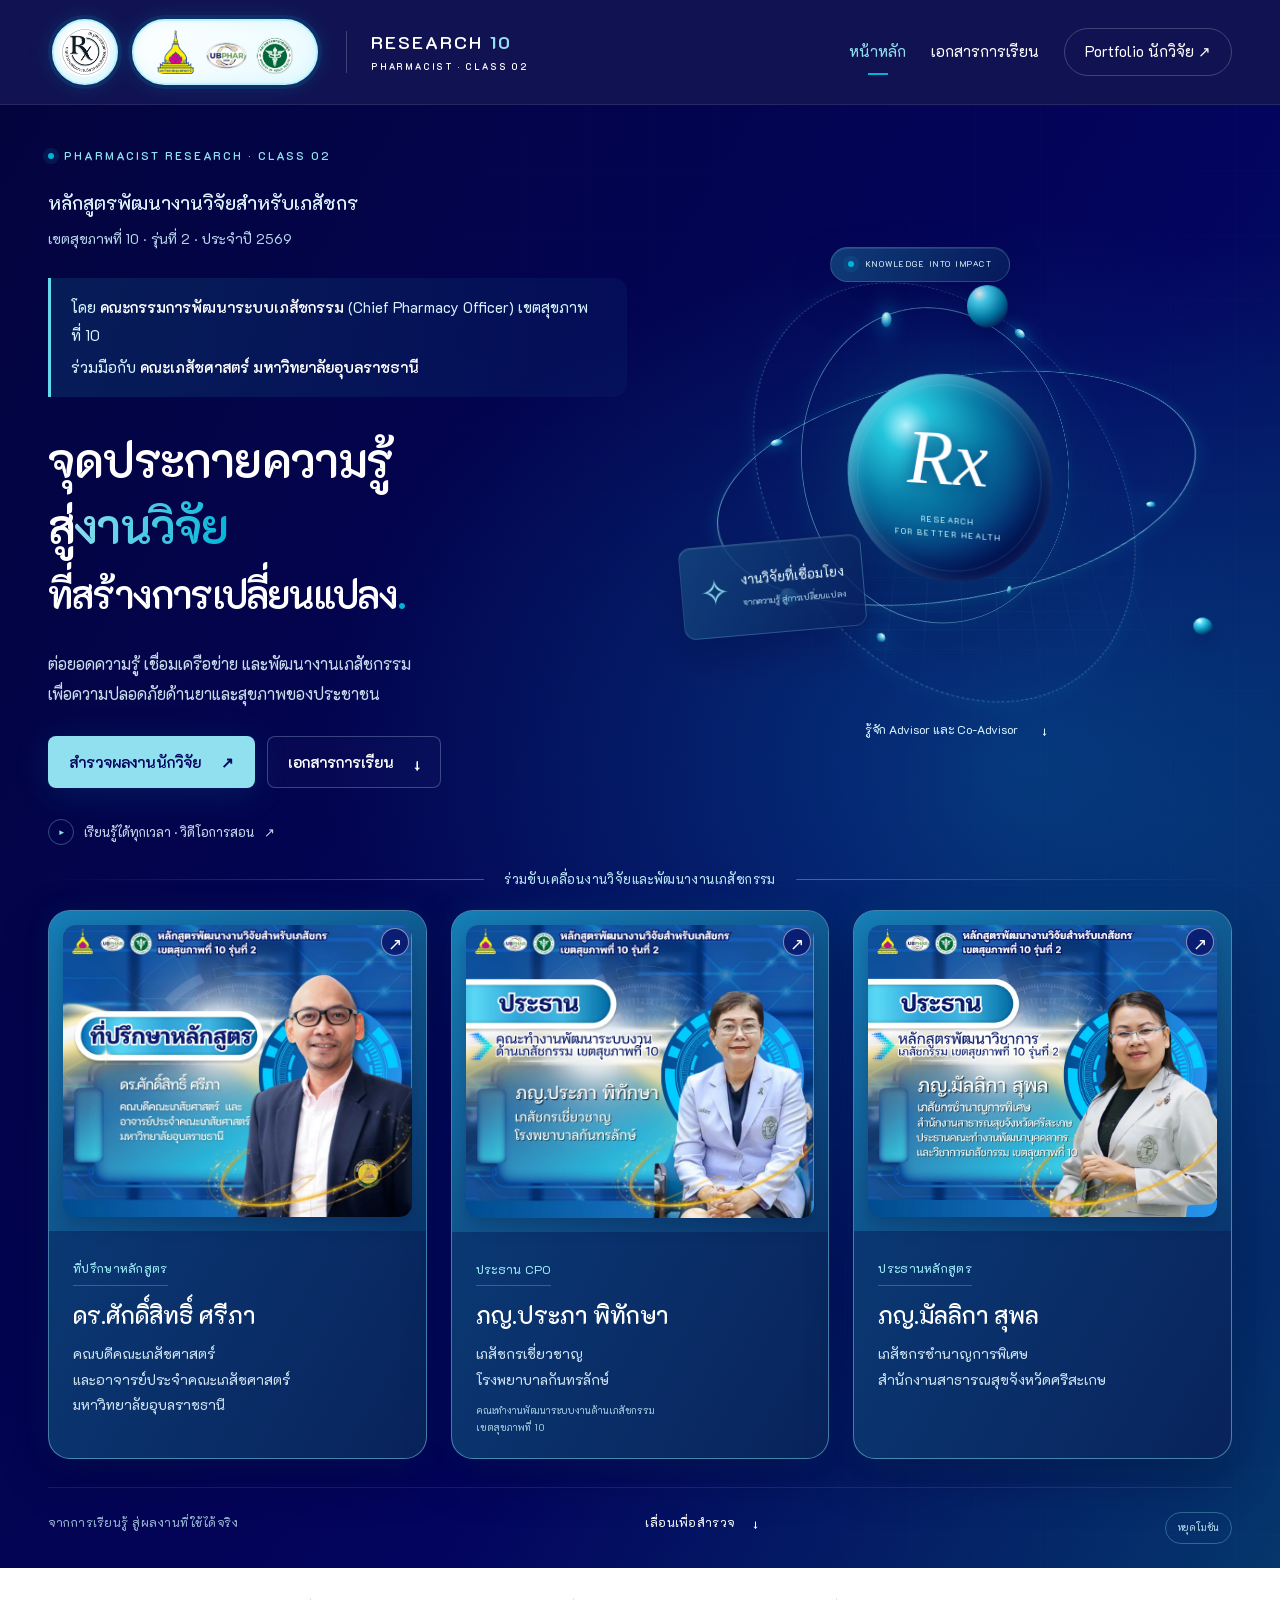
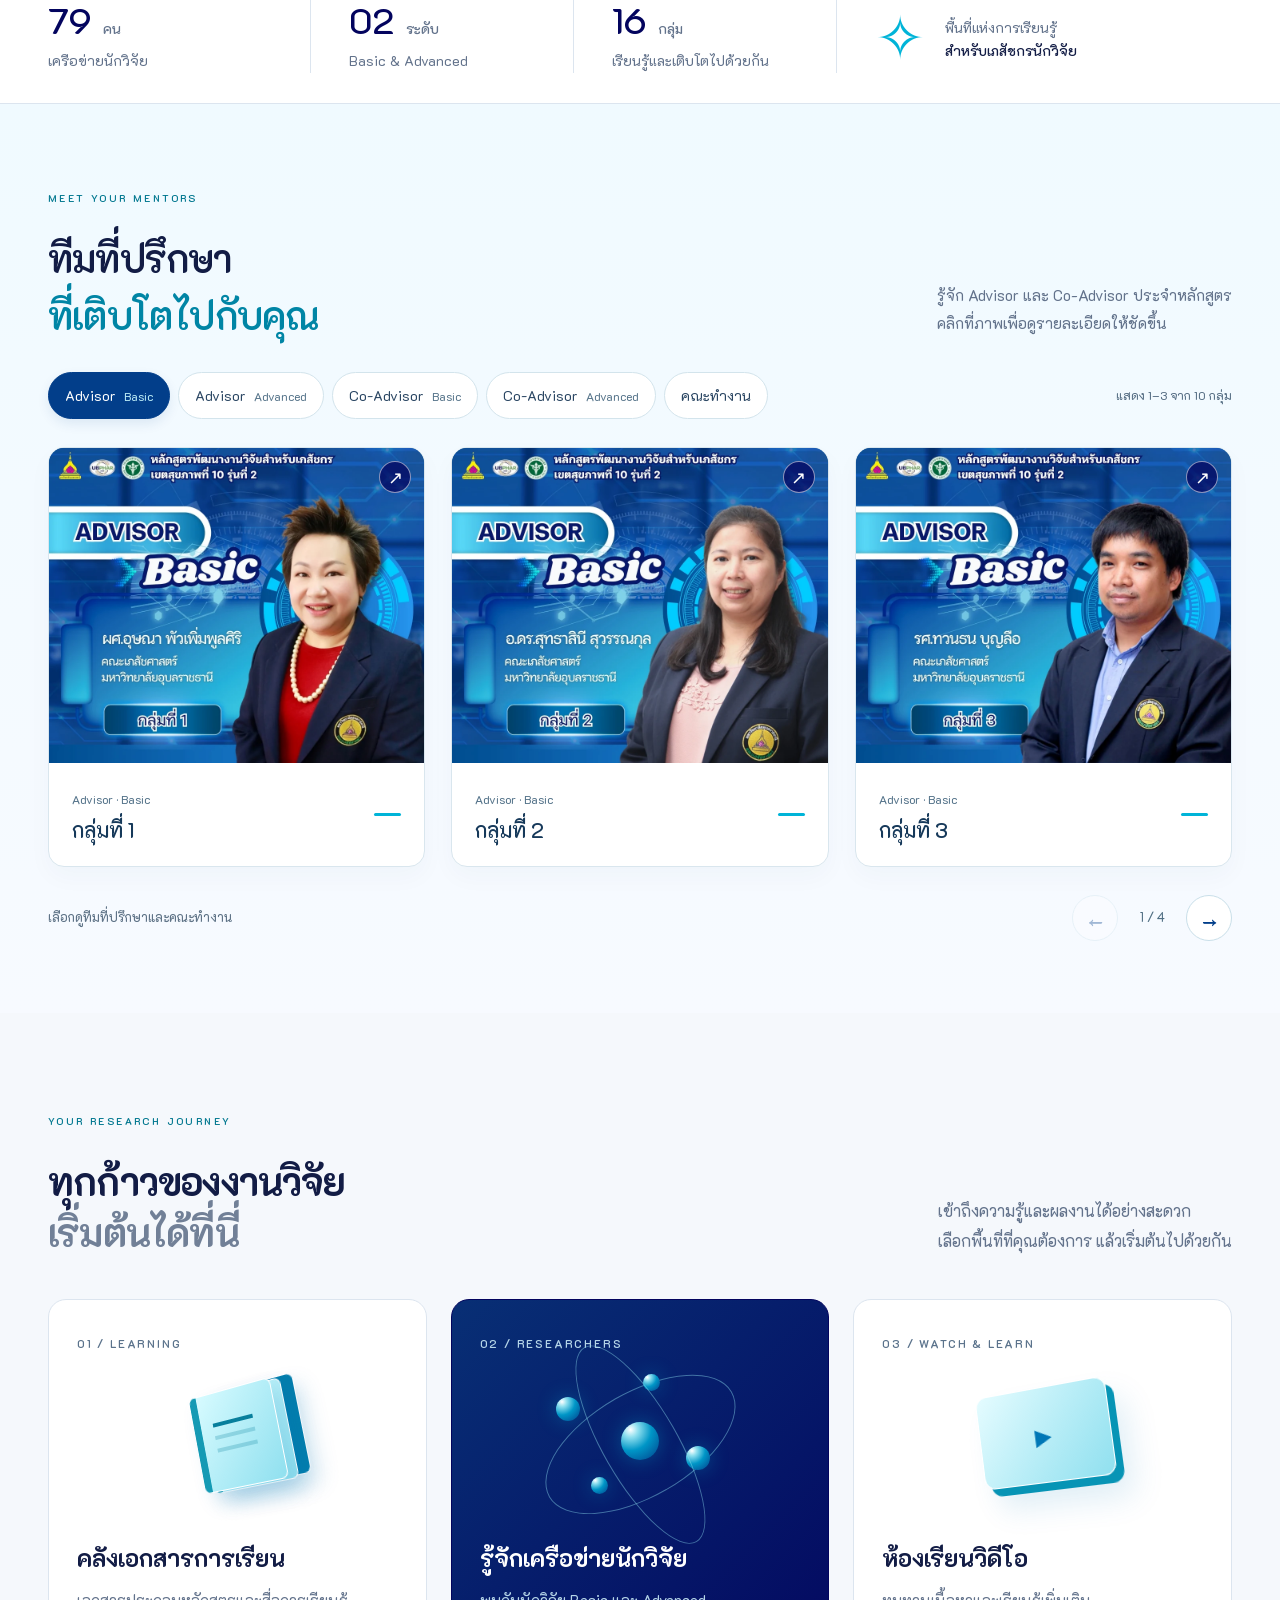
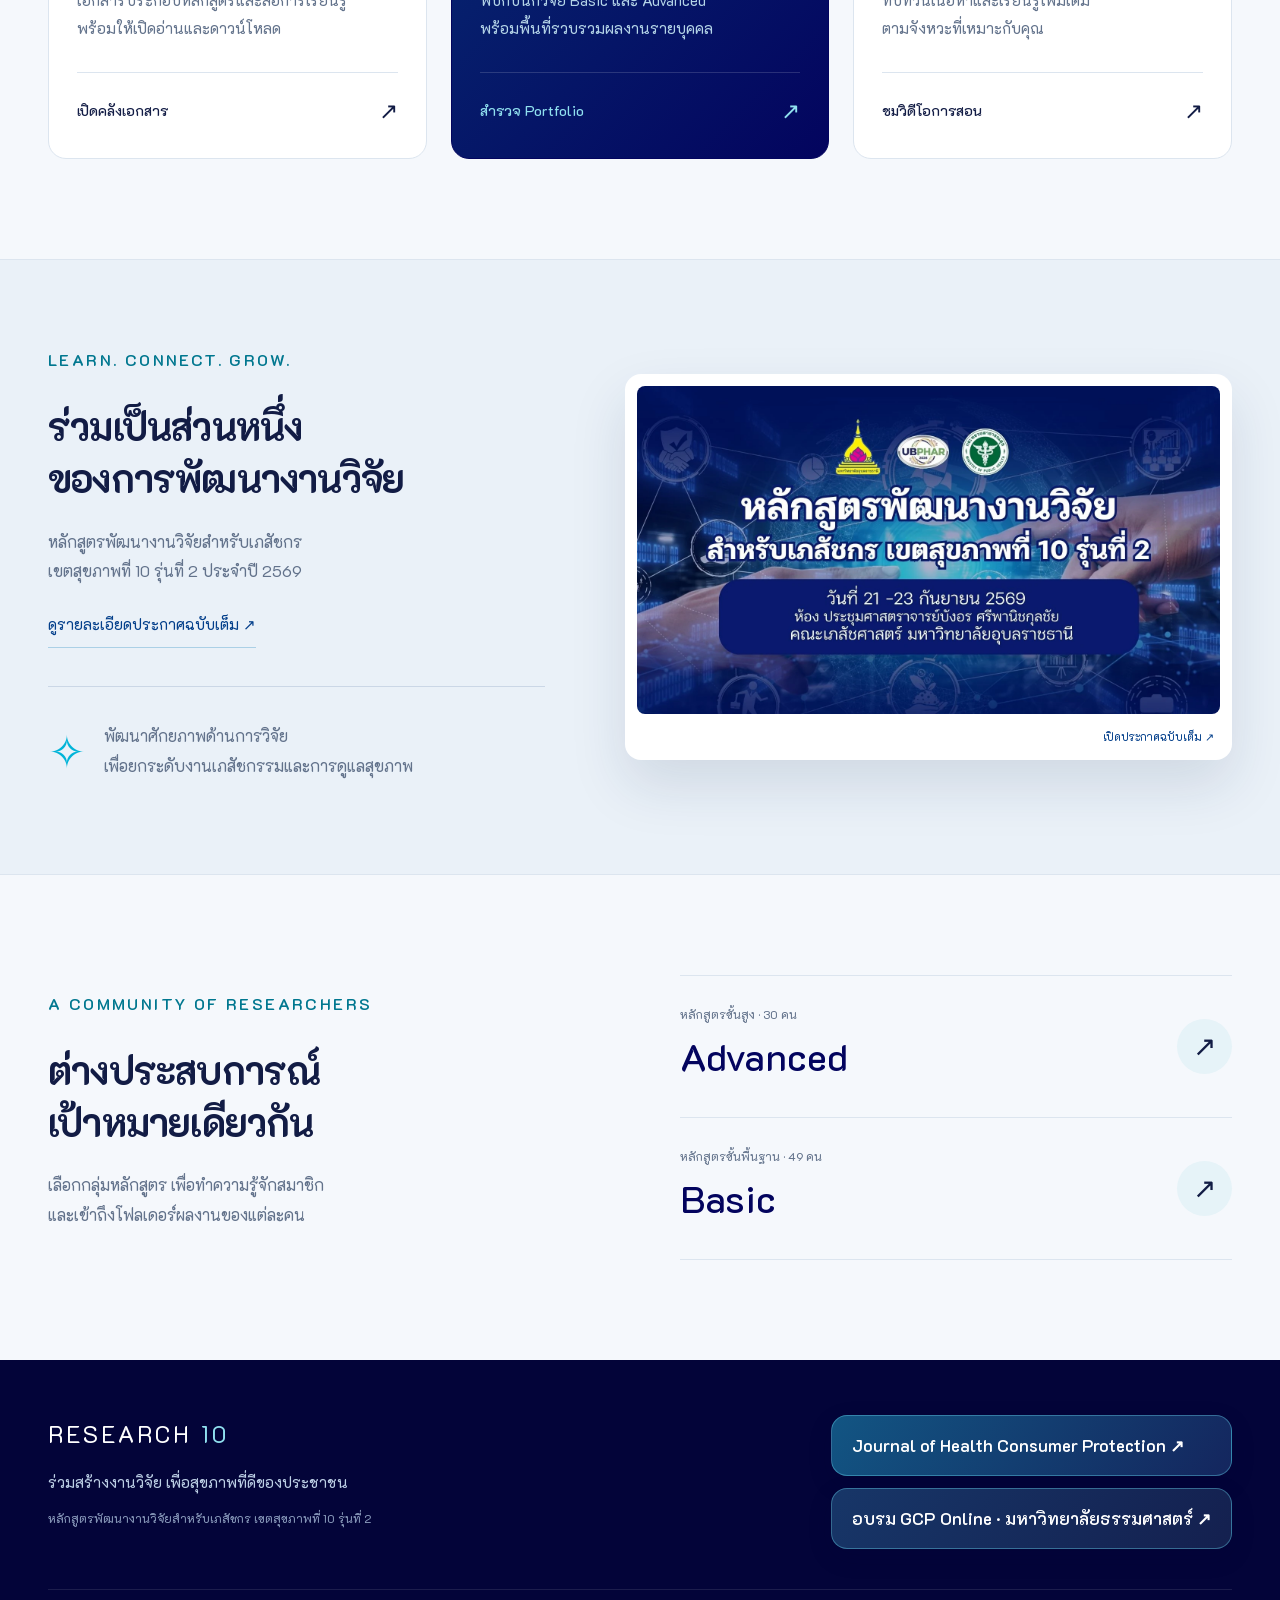
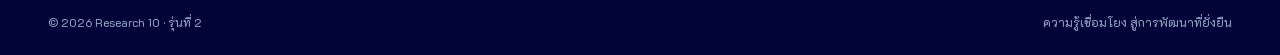
==== commit de4a5c48: "Move organizer credit below course introduction" ====
--- a/index.html
+++ b/index.html
@@ -1,6 +1,6 @@
-<!DOCTYPE html><html lang="th"><head><meta charset="UTF-8"><meta name="viewport" content="width=device-width,initial-scale=1"><meta name="theme-color" content="#03045e"><title>Research 10 — หลักสูตรพัฒนางานวิจัยสำหรับเภสัชกร รุ่นที่ 2</title><meta name="description" content="หลักสูตรพัฒนางานวิจัยสำหรับเภสัชกร เขตสุขภาพที่ 10 รุ่นที่ 2 เอกสาร วิดีโอ และผลงานนักวิจัย"><link rel="preconnect" href="https://fonts.googleapis.com"><link rel="preconnect" href="https://fonts.gstatic.com" crossorigin><link href="https://fonts.googleapis.com/css2?family=K2D:wght@300;400;500;600;700;800&display=swap" rel="stylesheet"><link rel="stylesheet" href="assets/site.css?v=4151b0ca4c77"><script src="assets/site.js?v=c0a868937370" defer></script><link rel="stylesheet" href="assets/landing-refinement.css?v=8daf1639f411"><link rel="stylesheet" href="assets/orbit-edition.css?v=c585d2d60537"><link rel="stylesheet" href="assets/content-update.css?v=62d17eda7f4b">
+<!DOCTYPE html><html lang="th"><head><meta charset="UTF-8"><meta name="viewport" content="width=device-width,initial-scale=1"><meta name="theme-color" content="#03045e"><title>Research 10 — หลักสูตรพัฒนางานวิจัยสำหรับเภสัชกร รุ่นที่ 2</title><meta name="description" content="หลักสูตรพัฒนางานวิจัยสำหรับเภสัชกร เขตสุขภาพที่ 10 รุ่นที่ 2 เอกสาร วิดีโอ และผลงานนักวิจัย"><link rel="preconnect" href="https://fonts.googleapis.com"><link rel="preconnect" href="https://fonts.gstatic.com" crossorigin><link href="https://fonts.googleapis.com/css2?family=K2D:wght@300;400;500;600;700;800&display=swap" rel="stylesheet"><link rel="stylesheet" href="assets/site.css?v=4151b0ca4c77"><script src="assets/site.js?v=c0a868937370" defer></script><link rel="stylesheet" href="assets/landing-refinement.css?v=8daf1639f411"><link rel="stylesheet" href="assets/orbit-edition.css?v=c585d2d60537"><link rel="stylesheet" href="assets/content-update.css?v=d84745c18fe8">
 </head><body class="home-page"><a class="skip-link" href="#main">ข้ามไปเนื้อหา</a><header class="site-header"><div class="shell nav-inner"><a class="brand" href="index.html" aria-label="หน้าหลักหลักสูตรพัฒนางานวิจัย"><span class="brand-logos"><img src="assets/rx-logo.png" alt="ผู้พัฒนาหลักสูตร" width="53" height="40"><img src="assets/partners-logo.png" alt="หน่วยงานสนับสนุน" width="76" height="40"></span><span class="brand-title">RESEARCH <b>10</b><small>PHARMACIST · CLASS 02</small></span></a><button class="menu-toggle" aria-expanded="false" aria-controls="primary-nav" aria-label="เปิดเมนู">☰</button><nav id="primary-nav" aria-label="เมนูหลัก"><a href="index.html">หน้าหลัก</a><a href="documents.html">เอกสารการเรียน</a><a href="portfolio.html">Portfolio นักวิจัย <span aria-hidden="true">↗</span></a></nav></div></header><main id="main">
-<section class="hero"><div class="hero-grid-bg" aria-hidden="true"></div><div class="shell hero-layout"><div class="hero-copy"><p class="eyebrow"><span class="status-dot"></span> PHARMACIST RESEARCH · CLASS 02</p><p class="hero-kicker">หลักสูตรพัฒนางานวิจัยสำหรับเภสัชกร<br><span>เขตสุขภาพที่ 10 · รุ่นที่ 2 · ประจำปี 2569</span></p><h1>จุดประกายความรู้<br>สู่<span class="gradient-text">งานวิจัย</span><br><span class="hero-closing-line">ที่สร้างการเปลี่ยนแปลง<span class="cyan-dot">.</span></span></h1><p class="hero-description">ต่อยอดความรู้ เชื่อมเครือข่าย และพัฒนางานเภสัชกรรม<br class="desktop-only">เพื่อความปลอดภัยด้านยาและสุขภาพของประชาชน</p><div class="actions"><a class="button button-cyan" href="portfolio.html">สำรวจผลงานนักวิจัย <span>↗</span></a><a class="button button-outline" href="documents.html">เอกสารการเรียน <span>↓</span></a></div><a class="video-link" href="documents.html#videos"><span class="play-icon">▶</span> เรียนรู้ได้ทุกเวลา · วิดีโอการสอน <span>↗</span></a></div>
+<section class="hero"><div class="hero-grid-bg" aria-hidden="true"></div><div class="shell hero-layout"><div class="hero-copy"><p class="eyebrow"><span class="status-dot"></span> PHARMACIST RESEARCH · CLASS 02</p><p class="hero-kicker">หลักสูตรพัฒนางานวิจัยสำหรับเภสัชกร<br><span>เขตสุขภาพที่ 10 · รุ่นที่ 2 · ประจำปี 2569</span></p><p class="hero-organizer">โดย <strong>คณะกรรมการพัฒนาระบบเภสัชกรรม</strong> (Chief Pharmacy Officer) เขตสุขภาพที่ 10 <span>ร่วมมือกับ <strong>คณะเภสัชศาสตร์ มหาวิทยาลัยอุบลราชธานี</strong></span></p><h1>จุดประกายความรู้<br>สู่<span class="gradient-text">งานวิจัย</span><br><span class="hero-closing-line">ที่สร้างการเปลี่ยนแปลง<span class="cyan-dot">.</span></span></h1><p class="hero-description">ต่อยอดความรู้ เชื่อมเครือข่าย และพัฒนางานเภสัชกรรม<br class="desktop-only">เพื่อความปลอดภัยด้านยาและสุขภาพของประชาชน</p><div class="actions"><a class="button button-cyan" href="portfolio.html">สำรวจผลงานนักวิจัย <span>↗</span></a><a class="button button-outline" href="documents.html">เอกสารการเรียน <span>↓</span></a></div><a class="video-link" href="documents.html#videos"><span class="play-icon">▶</span> เรียนรู้ได้ทุกเวลา · วิดีโอการสอน <span>↗</span></a></div>
 <div class="hero-faculty-visual">
 <div class="orbital-scene" aria-hidden="true"><div class="scene-grid"></div><div class="orbit-system"><div class="orbit orbit-one"></div><div class="orbit orbit-two"></div><div class="orbit orbit-three"></div><div class="orb-core"><span>Rx</span><small>RESEARCH<br>FOR BETTER HEALTH</small></div><i class="satellite satellite-one"></i><i class="satellite satellite-two"></i><i class="satellite satellite-three"></i></div><div class="float-label label-top"><span class="status-dot"></span> KNOWLEDGE INTO IMPACT</div><div class="float-label label-left"><span class="label-symbol">✧</span><div>งานวิจัยที่เชื่อมโยง<small>จากความรู้ สู่การเปลี่ยนแปลง</small></div></div></div>
 <a href="#faculty" class="meet-team-link">รู้จัก Advisor และ Co-Advisor <span>↓</span></a></div>
@@ -9,7 +9,7 @@
 <div class="chair-caption"><div><span>ประธาน CPO</span><h2>ภญ.ประภา พิทักษา</h2><p>เภสัชกรเชี่ยวชาญ<br>โรงพยาบาลกันทรลักษ์</p><small>คณะทำงานพัฒนาระบบงานด้านเภสัชกรรม<br>เขตสุขภาพที่ 10</small></div><span class="chair-mark" aria-hidden="true">✧</span></div></div><div class="chair-feature" data-tilt>
 <a class="chair-photo-link" href="assets/faculty/originals/chair.png" target="_blank" rel="noopener" aria-label="ดูภาพ ภญ.มัลลิกา สุพล ประธานหลักสูตร ขนาดใหญ่"><img src="assets/faculty/chair.webp" alt="ภญ.มัลลิกา สุพล ประธานหลักสูตรพัฒนาวิชาการเภสัชกรรม เขตสุขภาพที่ 10 รุ่นที่ 2" width="940" height="788" fetchpriority="high"><span aria-hidden="true">↗</span></a>
 <div class="chair-caption"><div><span>ประธานหลักสูตร</span><h2>ภญ.มัลลิกา สุพล</h2><p>เภสัชกรชำนาญการพิเศษ<br>สำนักงานสาธารณสุขจังหวัดศรีสะเกษ</p></div><span class="chair-mark" aria-hidden="true">✧</span></div></div>
-</div><p class="leadership-credit">โดย คณะกรรมการพัฒนาระบบเภสัชกรรม (Chief Pharmacy Officer) เขตสุขภาพที่ ๑๐ ร่วมมือกับ คณะเภสัชศาสตร์ มหาวิทยาลัยอุบลราชธานี</p></section><div class="shell hero-bottom"><span>จากการเรียนรู้ สู่ผลงานที่ใช้ได้จริง</span><a href="#explore">เลื่อนเพื่อสำรวจ <span>↓</span></a></div></section>
+</div></section><div class="shell hero-bottom"><span>จากการเรียนรู้ สู่ผลงานที่ใช้ได้จริง</span><a href="#explore">เลื่อนเพื่อสำรวจ <span>↓</span></a></div></section>
 <section class="stats-strip" aria-label="ภาพรวมหลักสูตร"><div class="shell stats-grid"><div><strong>79<span>คน</span></strong><p>เครือข่ายนักวิจัย</p></div><div><strong>02<span>ระดับ</span></strong><p>Basic & Advanced</p></div><div><strong>16<span>กลุ่ม</span></strong><p>เรียนรู้และเติบโตไปด้วยกัน</p></div><div class="stats-message"><span class="small-orbit" aria-hidden="true">✧</span><p>พื้นที่แห่งการเรียนรู้<br><b>สำหรับเภสัชกรนักวิจัย</b></p></div></div></section>
 <section id="faculty" class="faculty-section"><div class="shell">
 <div class="section-heading"><div><p class="eyebrow blue">MEET YOUR MENTORS</p><h2>ทีมที่ปรึกษา<span class="faculty-heading-accent">ที่เติบโตไปกับคุณ</span></h2></div><p>รู้จัก Advisor และ Co-Advisor ประจำหลักสูตร<br>คลิกที่ภาพเพื่อดูรายละเอียดให้ชัดขึ้น</p></div>
--- a/assets/content-update.css
+++ b/assets/content-update.css
@@ -40,3 +40,5 @@
 @media(max-width:640px){.leadership-trio{grid-template-columns:1fr;max-width:420px;margin-inline:auto;gap:22px}.leadership-trio .chair-caption{padding:20px 24px}.leadership-trio .chair-caption h2{font-size:24px}.leadership-trio .chair-caption p{font-size:14px}.leadership-trio .chair-caption>div>span{font-size:12px}.leadership-trio .chair-caption small{font-size:12px}}
 
 .recording-course{display:inline-block;padding:5px 11px;border-radius:999px;background:#e3f6fb;color:#006c91;font-size:13px;font-weight:600}.recording-upcoming{background:linear-gradient(145deg,#f6fbfe,#edf5fa);border-style:dashed}.recording-upcoming .video-camera{background:#e2edf5;color:#5e8199;box-shadow:none}.coming-soon{margin-top:auto;padding:6px 13px;border-radius:999px;background:#dfeaf4;color:#466582;font-size:13px;font-weight:600;letter-spacing:.03em}
+
+.hero-organizer{margin:18px 0 30px;padding:16px 20px;border-left:3px solid #63d9ee;border-radius:0 14px 14px 0;background:linear-gradient(100deg,#1699c32b,#0c4e8620);color:#d7f5ff;font-size:clamp(15px,1.15vw,18px);line-height:1.85;max-width:660px;text-wrap:pretty}.hero-organizer strong{font-weight:600;color:#fff}.hero-organizer>span{display:block;margin-top:4px}@media(max-width:540px){.hero-organizer{padding:14px 16px;margin:16px 0 26px;font-size:15px}}
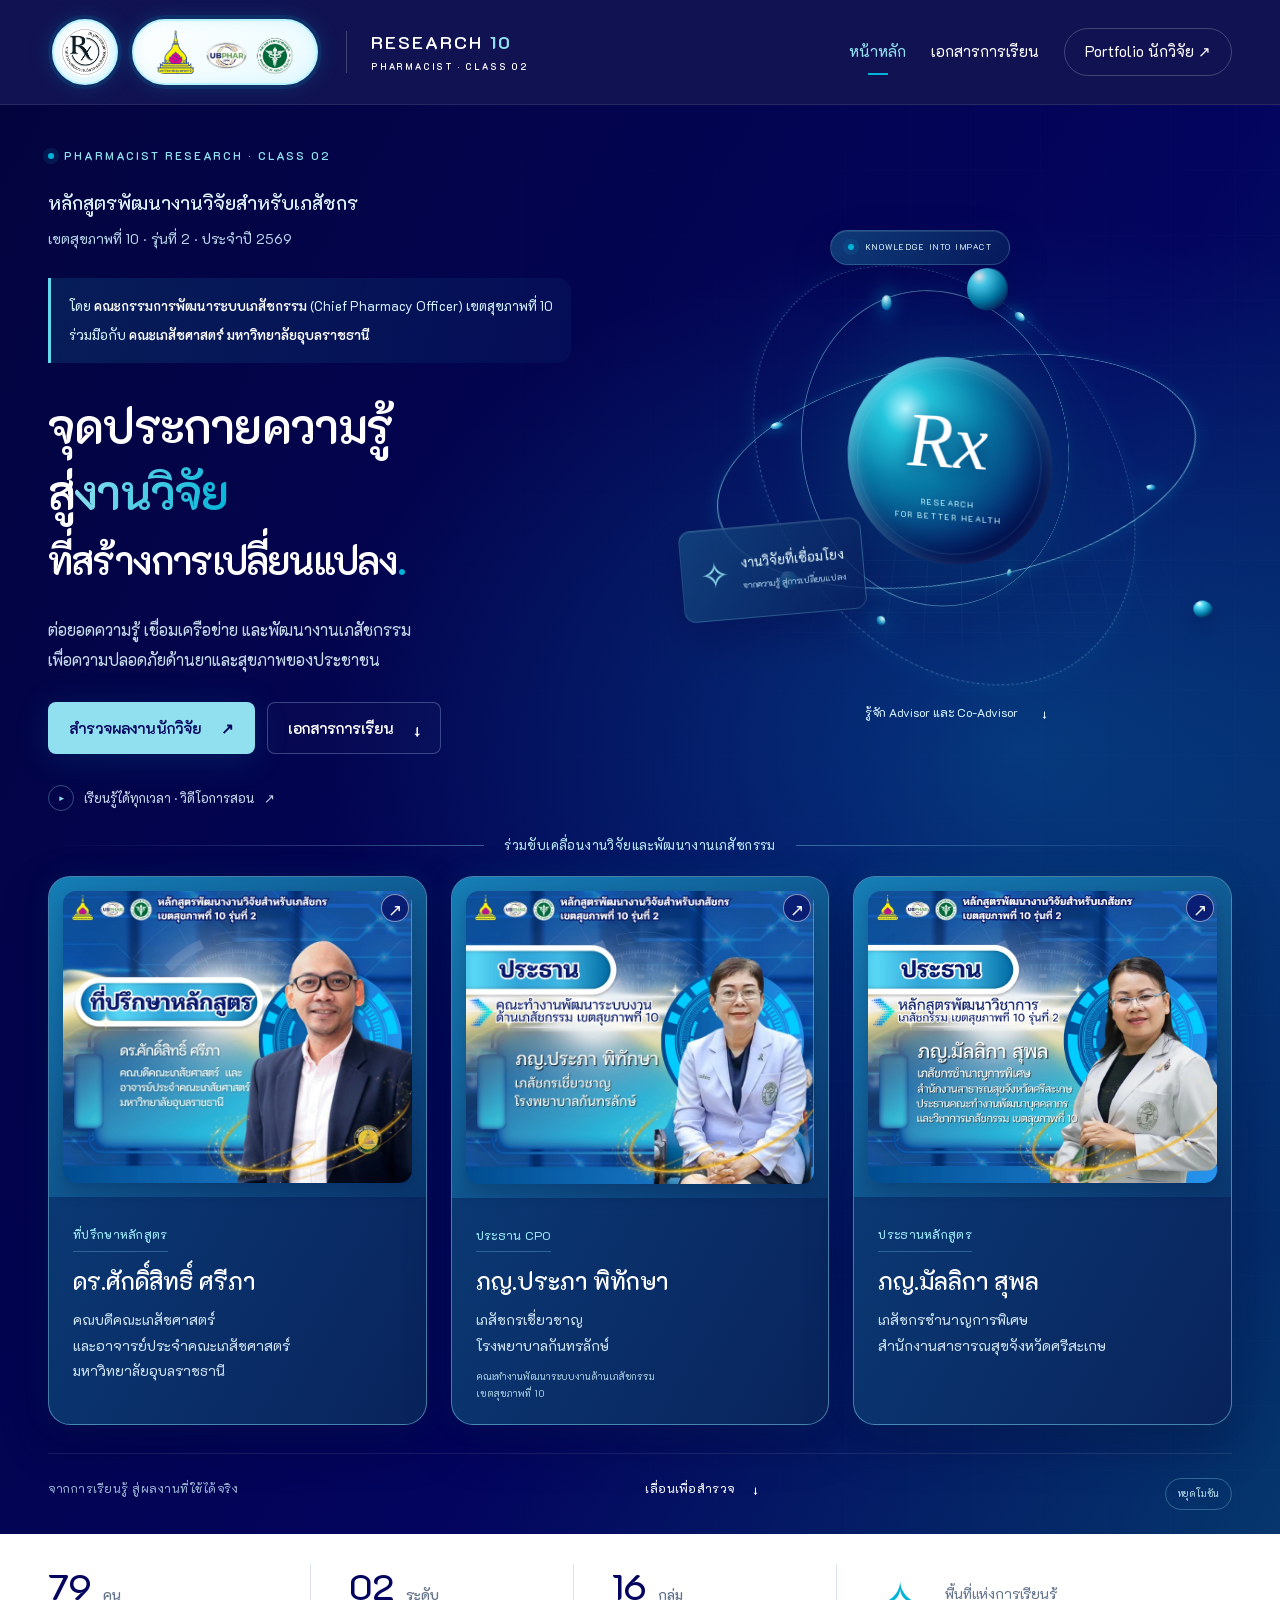
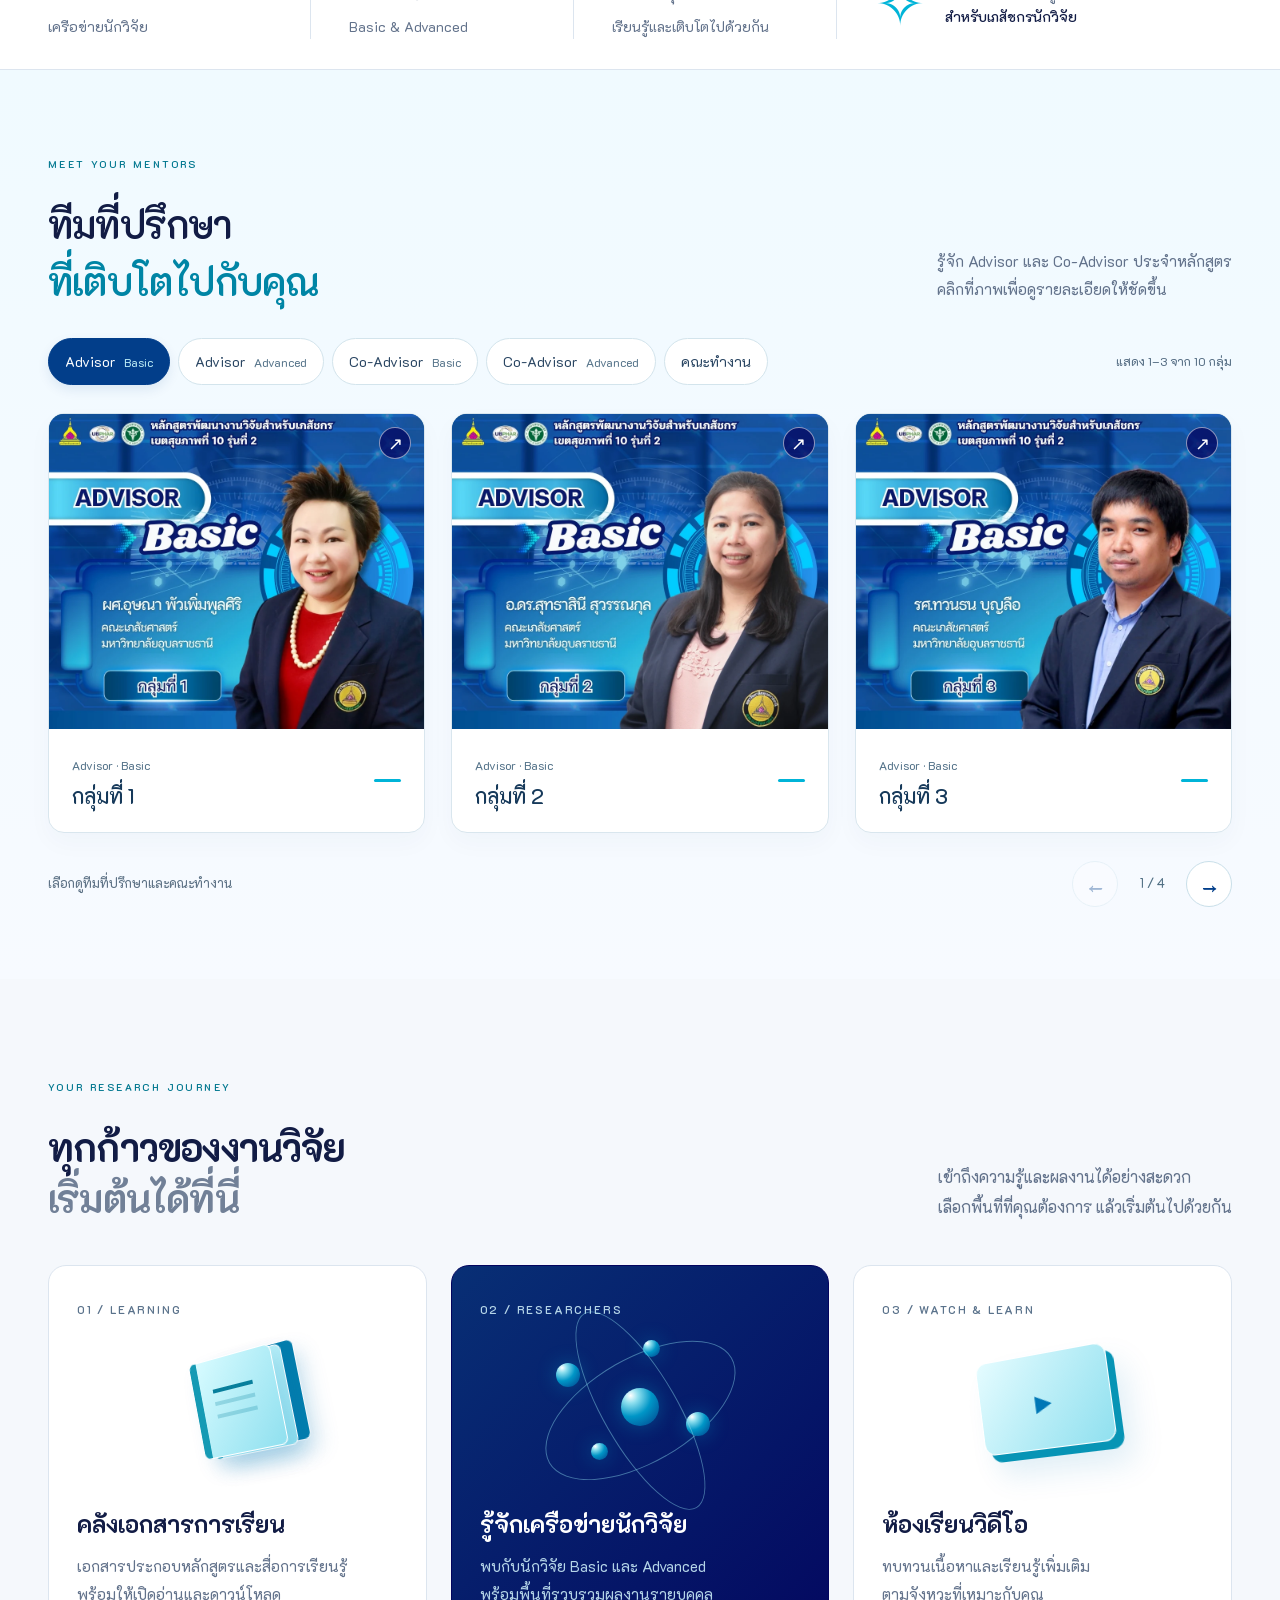
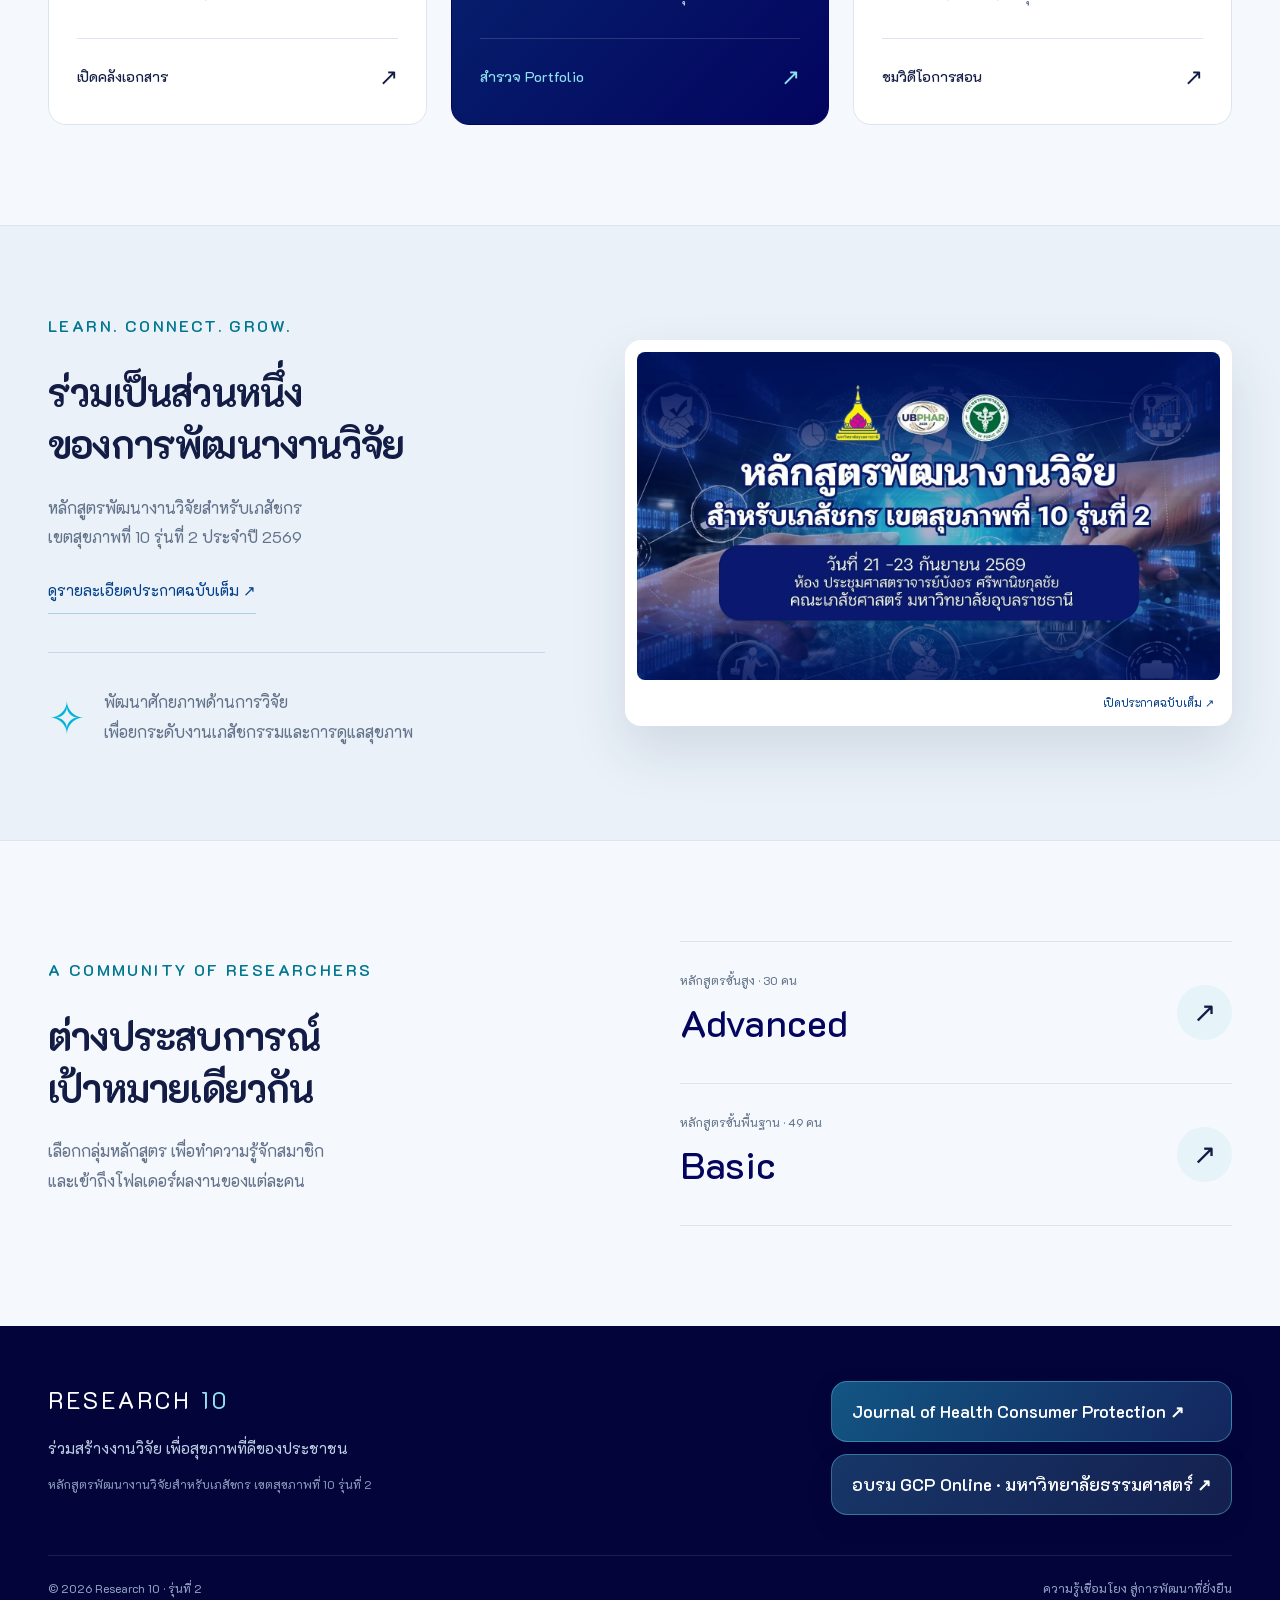
==== commit ed886c41: "Keep organizer credit on two desktop lines" ====
--- a/index.html
+++ b/index.html
@@ -1,4 +1,4 @@
-<!DOCTYPE html><html lang="th"><head><meta charset="UTF-8"><meta name="viewport" content="width=device-width,initial-scale=1"><meta name="theme-color" content="#03045e"><title>Research 10 — หลักสูตรพัฒนางานวิจัยสำหรับเภสัชกร รุ่นที่ 2</title><meta name="description" content="หลักสูตรพัฒนางานวิจัยสำหรับเภสัชกร เขตสุขภาพที่ 10 รุ่นที่ 2 เอกสาร วิดีโอ และผลงานนักวิจัย"><link rel="preconnect" href="https://fonts.googleapis.com"><link rel="preconnect" href="https://fonts.gstatic.com" crossorigin><link href="https://fonts.googleapis.com/css2?family=K2D:wght@300;400;500;600;700;800&display=swap" rel="stylesheet"><link rel="stylesheet" href="assets/site.css?v=4151b0ca4c77"><script src="assets/site.js?v=c0a868937370" defer></script><link rel="stylesheet" href="assets/landing-refinement.css?v=8daf1639f411"><link rel="stylesheet" href="assets/orbit-edition.css?v=c585d2d60537"><link rel="stylesheet" href="assets/content-update.css?v=d84745c18fe8">
+<!DOCTYPE html><html lang="th"><head><meta charset="UTF-8"><meta name="viewport" content="width=device-width,initial-scale=1"><meta name="theme-color" content="#03045e"><title>Research 10 — หลักสูตรพัฒนางานวิจัยสำหรับเภสัชกร รุ่นที่ 2</title><meta name="description" content="หลักสูตรพัฒนางานวิจัยสำหรับเภสัชกร เขตสุขภาพที่ 10 รุ่นที่ 2 เอกสาร วิดีโอ และผลงานนักวิจัย"><link rel="preconnect" href="https://fonts.googleapis.com"><link rel="preconnect" href="https://fonts.gstatic.com" crossorigin><link href="https://fonts.googleapis.com/css2?family=K2D:wght@300;400;500;600;700;800&display=swap" rel="stylesheet"><link rel="stylesheet" href="assets/site.css?v=4151b0ca4c77"><script src="assets/site.js?v=c0a868937370" defer></script><link rel="stylesheet" href="assets/landing-refinement.css?v=8daf1639f411"><link rel="stylesheet" href="assets/orbit-edition.css?v=c585d2d60537"><link rel="stylesheet" href="assets/content-update.css?v=f5f7526fefef">
 </head><body class="home-page"><a class="skip-link" href="#main">ข้ามไปเนื้อหา</a><header class="site-header"><div class="shell nav-inner"><a class="brand" href="index.html" aria-label="หน้าหลักหลักสูตรพัฒนางานวิจัย"><span class="brand-logos"><img src="assets/rx-logo.png" alt="ผู้พัฒนาหลักสูตร" width="53" height="40"><img src="assets/partners-logo.png" alt="หน่วยงานสนับสนุน" width="76" height="40"></span><span class="brand-title">RESEARCH <b>10</b><small>PHARMACIST · CLASS 02</small></span></a><button class="menu-toggle" aria-expanded="false" aria-controls="primary-nav" aria-label="เปิดเมนู">☰</button><nav id="primary-nav" aria-label="เมนูหลัก"><a href="index.html">หน้าหลัก</a><a href="documents.html">เอกสารการเรียน</a><a href="portfolio.html">Portfolio นักวิจัย <span aria-hidden="true">↗</span></a></nav></div></header><main id="main">
 <section class="hero"><div class="hero-grid-bg" aria-hidden="true"></div><div class="shell hero-layout"><div class="hero-copy"><p class="eyebrow"><span class="status-dot"></span> PHARMACIST RESEARCH · CLASS 02</p><p class="hero-kicker">หลักสูตรพัฒนางานวิจัยสำหรับเภสัชกร<br><span>เขตสุขภาพที่ 10 · รุ่นที่ 2 · ประจำปี 2569</span></p><p class="hero-organizer">โดย <strong>คณะกรรมการพัฒนาระบบเภสัชกรรม</strong> (Chief Pharmacy Officer) เขตสุขภาพที่ 10 <span>ร่วมมือกับ <strong>คณะเภสัชศาสตร์ มหาวิทยาลัยอุบลราชธานี</strong></span></p><h1>จุดประกายความรู้<br>สู่<span class="gradient-text">งานวิจัย</span><br><span class="hero-closing-line">ที่สร้างการเปลี่ยนแปลง<span class="cyan-dot">.</span></span></h1><p class="hero-description">ต่อยอดความรู้ เชื่อมเครือข่าย และพัฒนางานเภสัชกรรม<br class="desktop-only">เพื่อความปลอดภัยด้านยาและสุขภาพของประชาชน</p><div class="actions"><a class="button button-cyan" href="portfolio.html">สำรวจผลงานนักวิจัย <span>↗</span></a><a class="button button-outline" href="documents.html">เอกสารการเรียน <span>↓</span></a></div><a class="video-link" href="documents.html#videos"><span class="play-icon">▶</span> เรียนรู้ได้ทุกเวลา · วิดีโอการสอน <span>↗</span></a></div>
 <div class="hero-faculty-visual">
--- a/assets/content-update.css
+++ b/assets/content-update.css
@@ -42,3 +42,5 @@
 .recording-course{display:inline-block;padding:5px 11px;border-radius:999px;background:#e3f6fb;color:#006c91;font-size:13px;font-weight:600}.recording-upcoming{background:linear-gradient(145deg,#f6fbfe,#edf5fa);border-style:dashed}.recording-upcoming .video-camera{background:#e2edf5;color:#5e8199;box-shadow:none}.coming-soon{margin-top:auto;padding:6px 13px;border-radius:999px;background:#dfeaf4;color:#466582;font-size:13px;font-weight:600;letter-spacing:.03em}
 
 .hero-organizer{margin:18px 0 30px;padding:16px 20px;border-left:3px solid #63d9ee;border-radius:0 14px 14px 0;background:linear-gradient(100deg,#1699c32b,#0c4e8620);color:#d7f5ff;font-size:clamp(15px,1.15vw,18px);line-height:1.85;max-width:660px;text-wrap:pretty}.hero-organizer strong{font-weight:600;color:#fff}.hero-organizer>span{display:block;margin-top:4px}@media(max-width:540px){.hero-organizer{padding:14px 16px;margin:16px 0 26px;font-size:15px}}
+
+@media(min-width:801px){.hero-organizer{width:max-content;max-width:none;font-size:clamp(13px,1.04vw,16px);padding:16px 18px;white-space:nowrap}.hero-organizer>span{white-space:nowrap}}
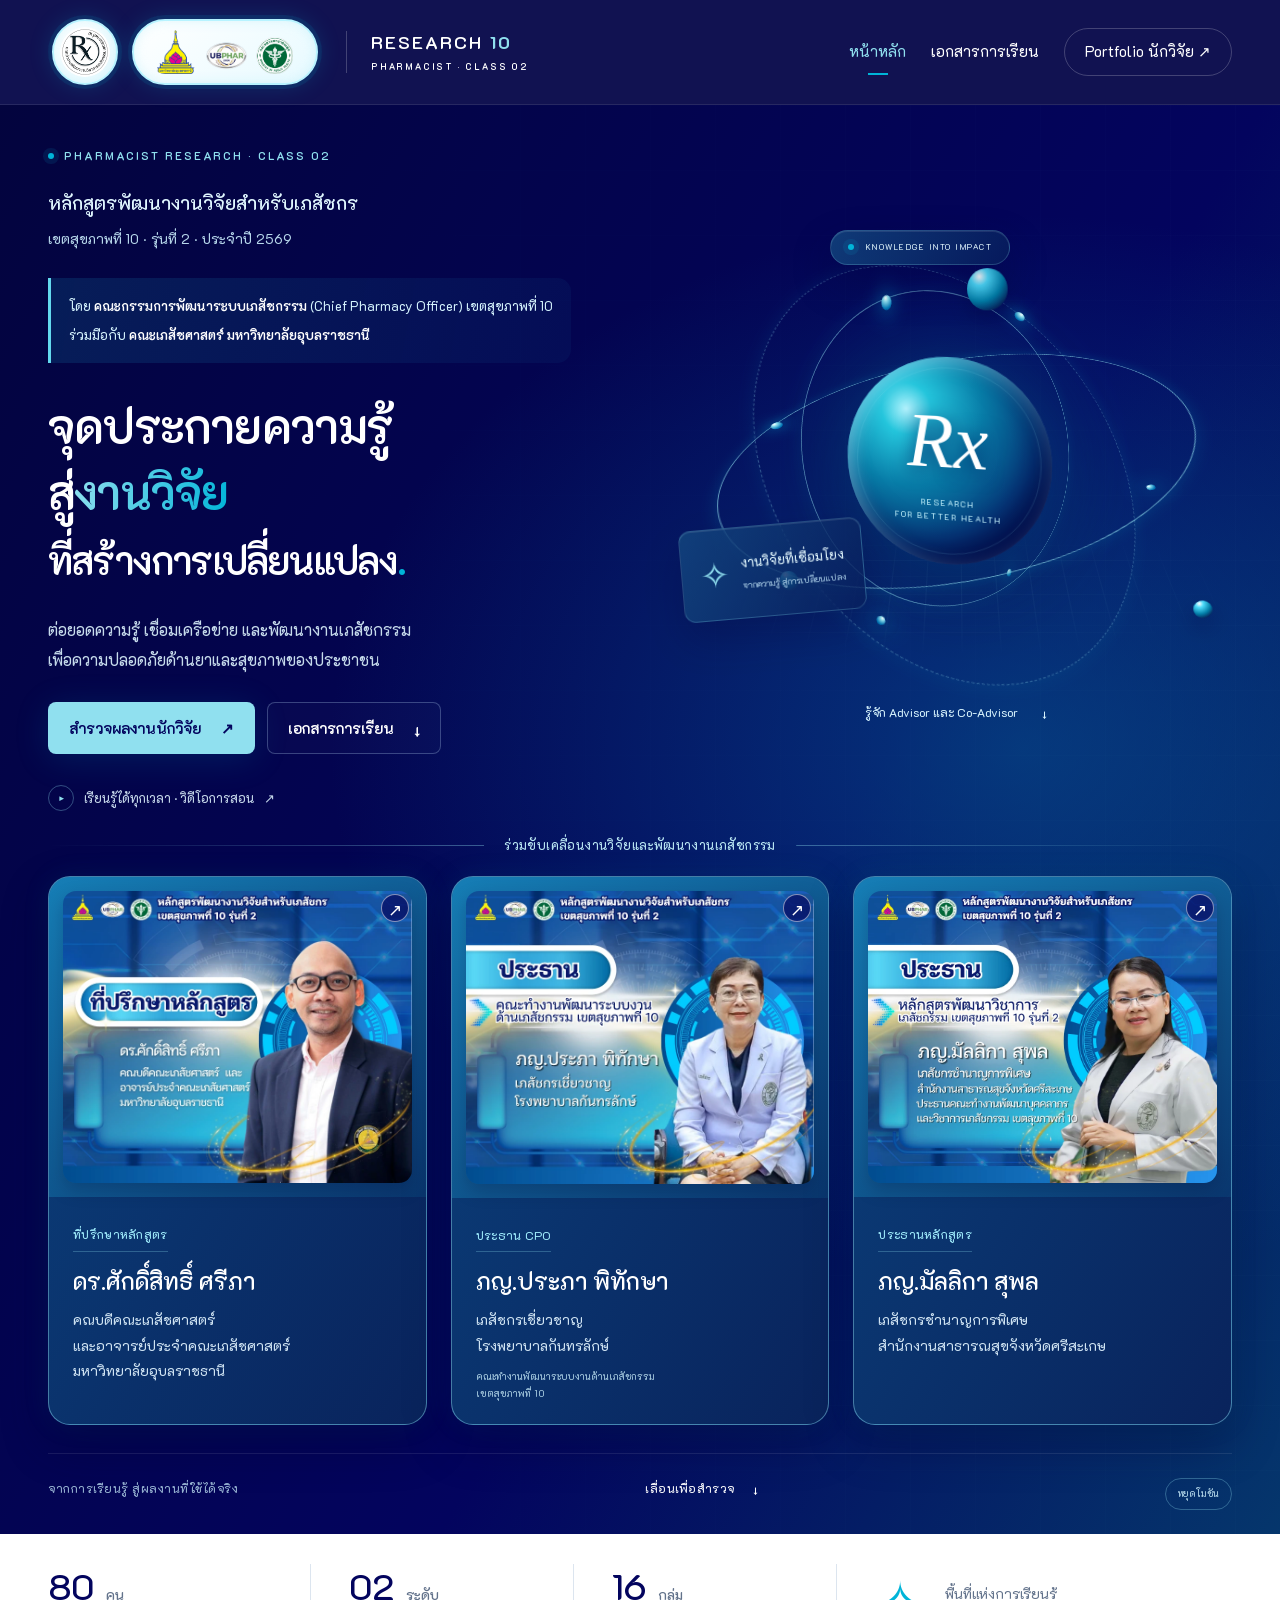
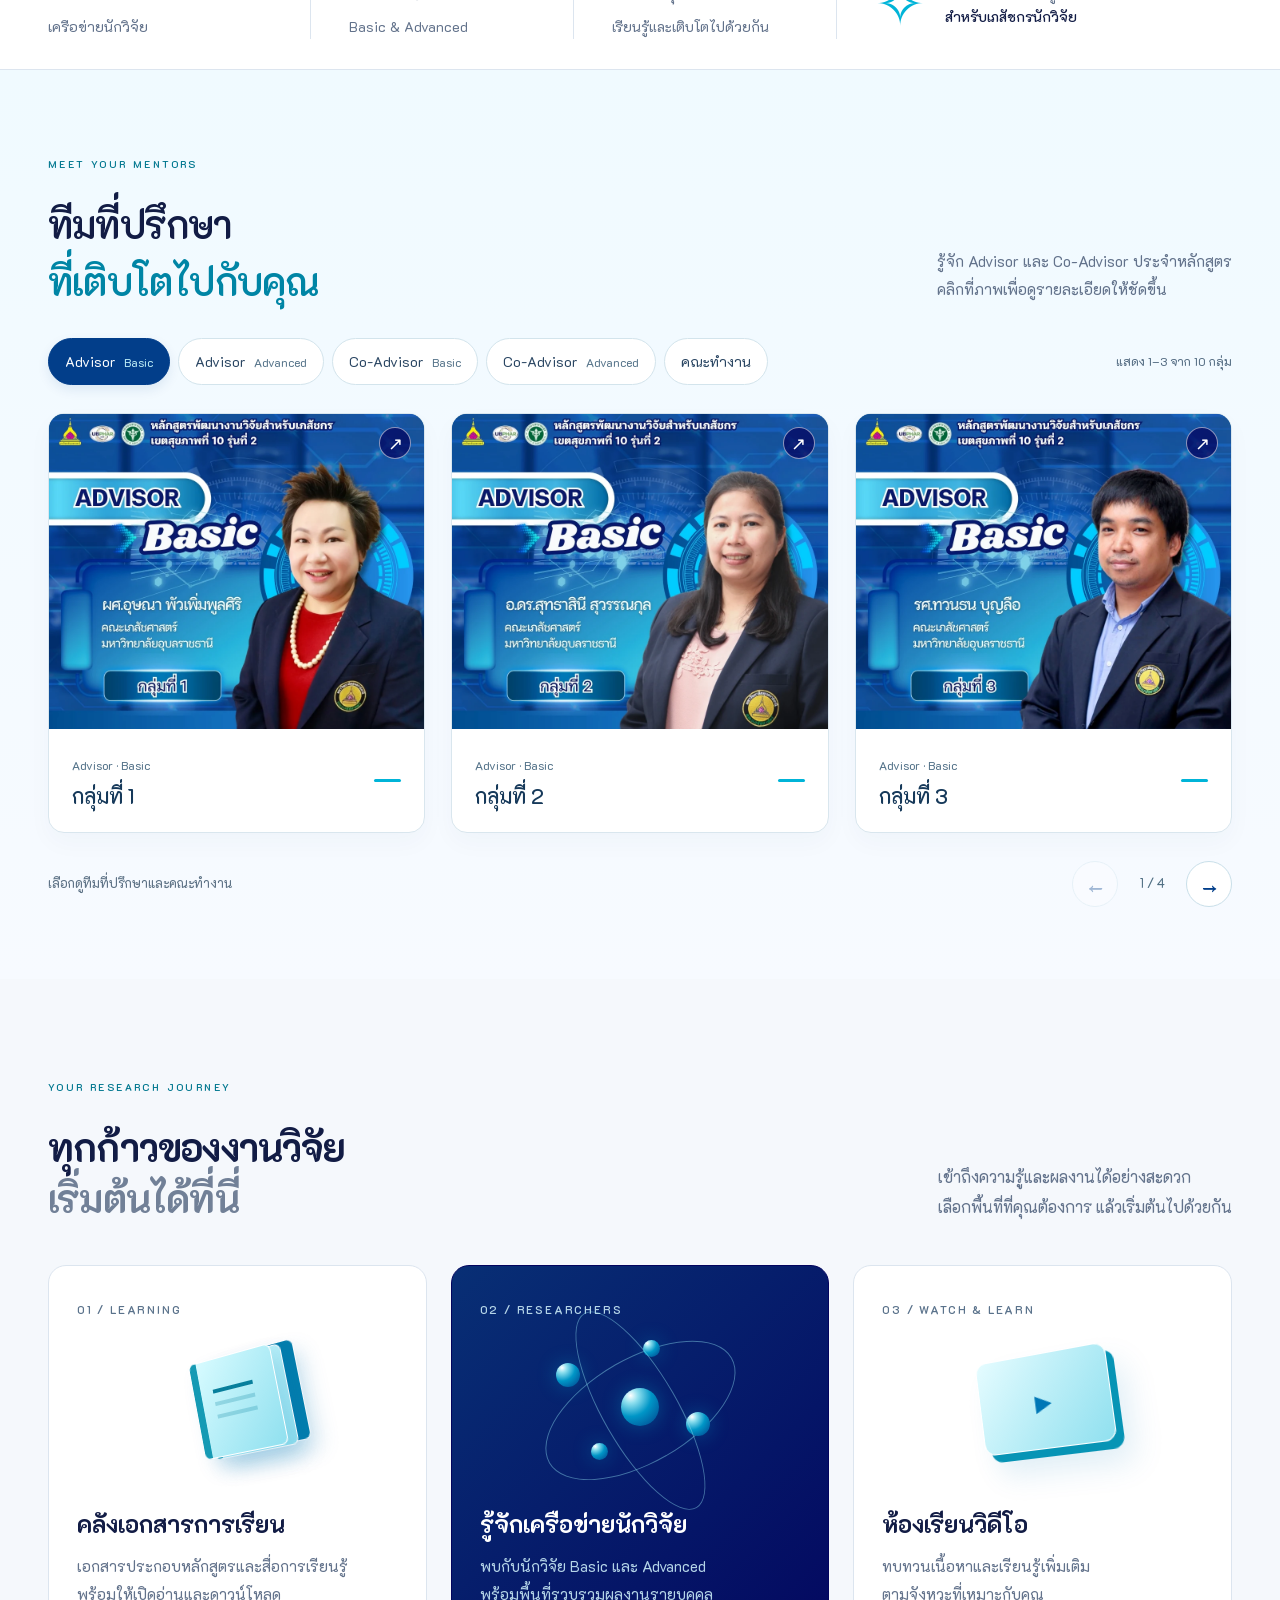
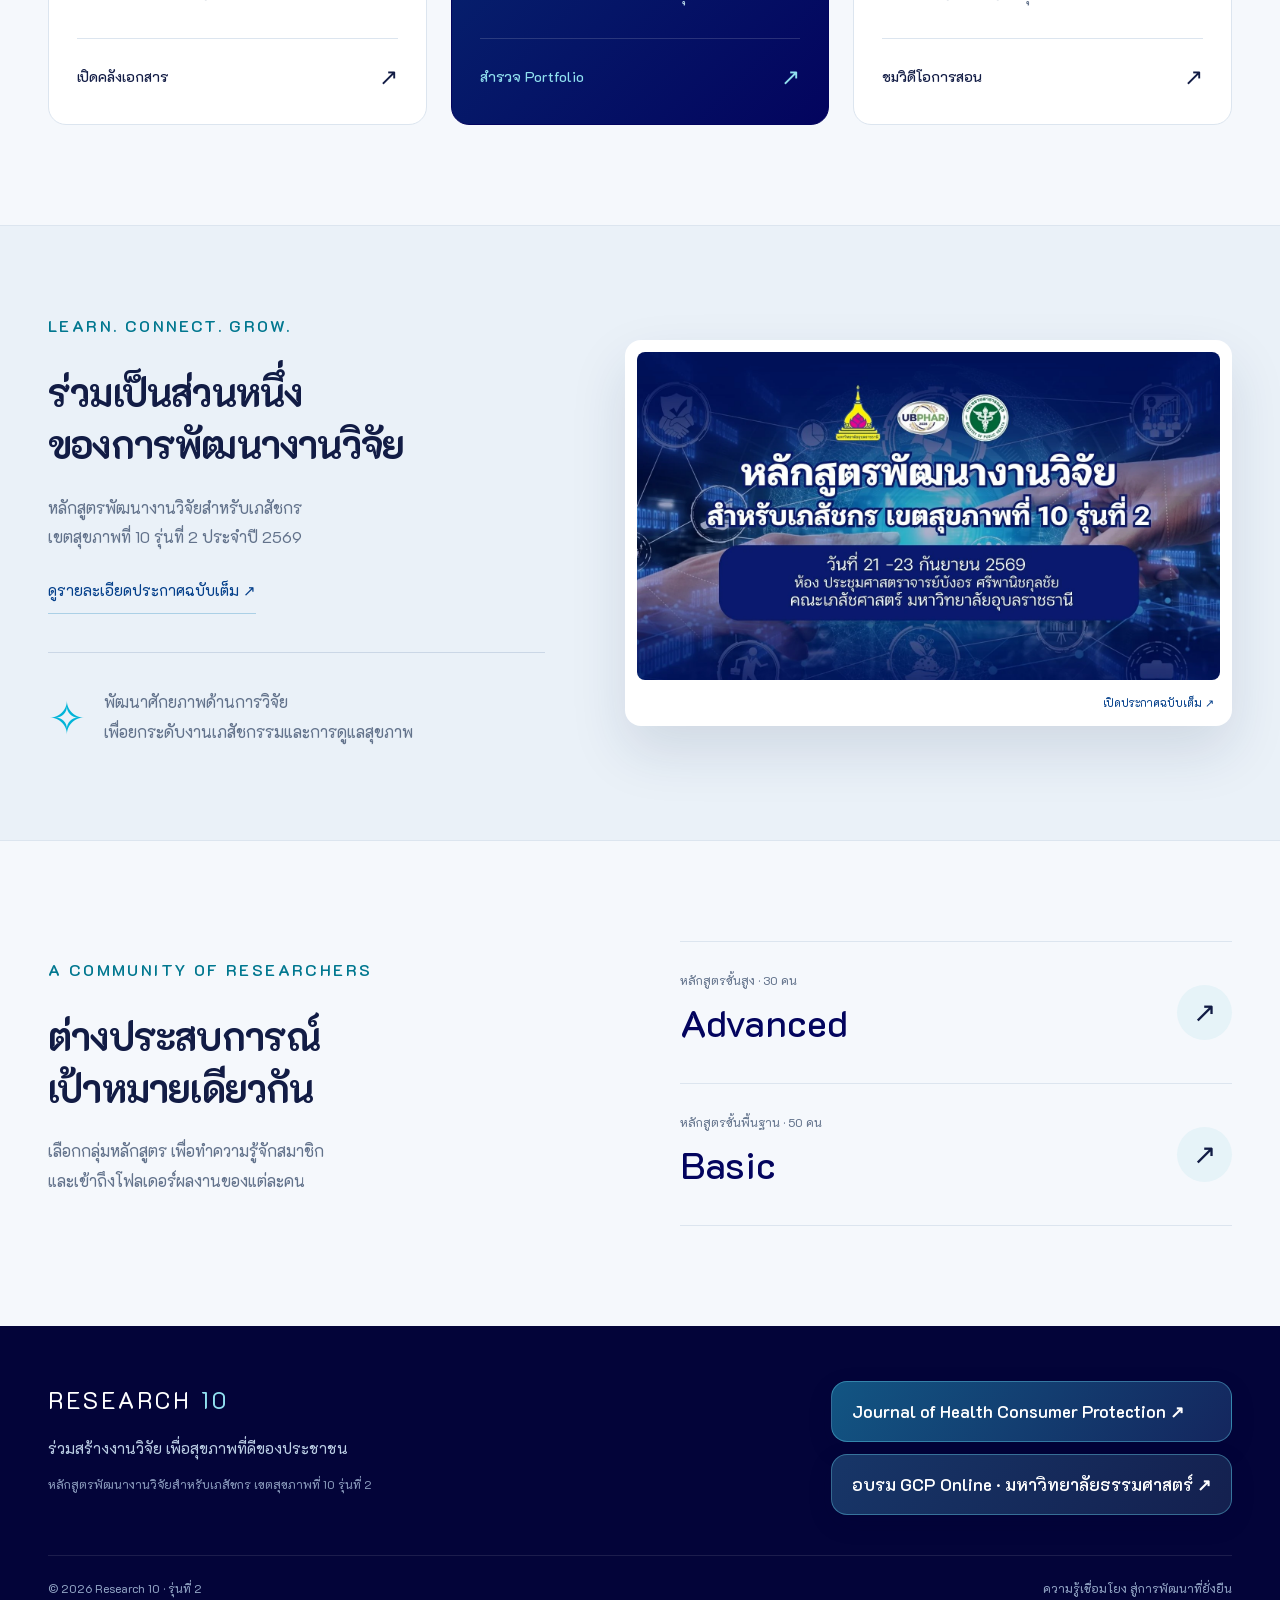
==== commit 2664fc4d: "Add B11 learner and publish Advanced September 24 recording" ====
--- a/index.html
+++ b/index.html
@@ -1,4 +1,4 @@
-<!DOCTYPE html><html lang="th"><head><meta charset="UTF-8"><meta name="viewport" content="width=device-width,initial-scale=1"><meta name="theme-color" content="#03045e"><title>Research 10 — หลักสูตรพัฒนางานวิจัยสำหรับเภสัชกร รุ่นที่ 2</title><meta name="description" content="หลักสูตรพัฒนางานวิจัยสำหรับเภสัชกร เขตสุขภาพที่ 10 รุ่นที่ 2 เอกสาร วิดีโอ และผลงานนักวิจัย"><link rel="preconnect" href="https://fonts.googleapis.com"><link rel="preconnect" href="https://fonts.gstatic.com" crossorigin><link href="https://fonts.googleapis.com/css2?family=K2D:wght@300;400;500;600;700;800&display=swap" rel="stylesheet"><link rel="stylesheet" href="assets/site.css?v=4151b0ca4c77"><script src="assets/site.js?v=c0a868937370" defer></script><link rel="stylesheet" href="assets/landing-refinement.css?v=8daf1639f411"><link rel="stylesheet" href="assets/orbit-edition.css?v=c585d2d60537"><link rel="stylesheet" href="assets/content-update.css?v=f5f7526fefef">
+<!DOCTYPE html><html lang="th"><head><meta charset="UTF-8"><meta name="viewport" content="width=device-width,initial-scale=1"><meta name="theme-color" content="#03045e"><title>Research 10 — หลักสูตรพัฒนางานวิจัยสำหรับเภสัชกร รุ่นที่ 2</title><meta name="description" content="หลักสูตรพัฒนางานวิจัยสำหรับเภสัชกร เขตสุขภาพที่ 10 รุ่นที่ 2 เอกสาร วิดีโอ และผลงานนักวิจัย"><link rel="preconnect" href="https://fonts.googleapis.com"><link rel="preconnect" href="https://fonts.gstatic.com" crossorigin><link href="https://fonts.googleapis.com/css2?family=K2D:wght@300;400;500;600;700;800&display=swap" rel="stylesheet"><link rel="stylesheet" href="assets/site.css?v=4151b0ca4c77"><script src="assets/site.js?v=c0a868937370" defer></script><link rel="stylesheet" href="assets/landing-refinement.css?v=8daf1639f411"><link rel="stylesheet" href="assets/orbit-edition.css?v=c585d2d60537"><link rel="stylesheet" href="assets/content-update.css?v=71b2dd23cb0a">
 </head><body class="home-page"><a class="skip-link" href="#main">ข้ามไปเนื้อหา</a><header class="site-header"><div class="shell nav-inner"><a class="brand" href="index.html" aria-label="หน้าหลักหลักสูตรพัฒนางานวิจัย"><span class="brand-logos"><img src="assets/rx-logo.png" alt="ผู้พัฒนาหลักสูตร" width="53" height="40"><img src="assets/partners-logo.png" alt="หน่วยงานสนับสนุน" width="76" height="40"></span><span class="brand-title">RESEARCH <b>10</b><small>PHARMACIST · CLASS 02</small></span></a><button class="menu-toggle" aria-expanded="false" aria-controls="primary-nav" aria-label="เปิดเมนู">☰</button><nav id="primary-nav" aria-label="เมนูหลัก"><a href="index.html">หน้าหลัก</a><a href="documents.html">เอกสารการเรียน</a><a href="portfolio.html">Portfolio นักวิจัย <span aria-hidden="true">↗</span></a></nav></div></header><main id="main">
 <section class="hero"><div class="hero-grid-bg" aria-hidden="true"></div><div class="shell hero-layout"><div class="hero-copy"><p class="eyebrow"><span class="status-dot"></span> PHARMACIST RESEARCH · CLASS 02</p><p class="hero-kicker">หลักสูตรพัฒนางานวิจัยสำหรับเภสัชกร<br><span>เขตสุขภาพที่ 10 · รุ่นที่ 2 · ประจำปี 2569</span></p><p class="hero-organizer">โดย <strong>คณะกรรมการพัฒนาระบบเภสัชกรรม</strong> (Chief Pharmacy Officer) เขตสุขภาพที่ 10 <span>ร่วมมือกับ <strong>คณะเภสัชศาสตร์ มหาวิทยาลัยอุบลราชธานี</strong></span></p><h1>จุดประกายความรู้<br>สู่<span class="gradient-text">งานวิจัย</span><br><span class="hero-closing-line">ที่สร้างการเปลี่ยนแปลง<span class="cyan-dot">.</span></span></h1><p class="hero-description">ต่อยอดความรู้ เชื่อมเครือข่าย และพัฒนางานเภสัชกรรม<br class="desktop-only">เพื่อความปลอดภัยด้านยาและสุขภาพของประชาชน</p><div class="actions"><a class="button button-cyan" href="portfolio.html">สำรวจผลงานนักวิจัย <span>↗</span></a><a class="button button-outline" href="documents.html">เอกสารการเรียน <span>↓</span></a></div><a class="video-link" href="documents.html#videos"><span class="play-icon">▶</span> เรียนรู้ได้ทุกเวลา · วิดีโอการสอน <span>↗</span></a></div>
 <div class="hero-faculty-visual">
@@ -10,7 +10,7 @@
 <a class="chair-photo-link" href="assets/faculty/originals/chair.png" target="_blank" rel="noopener" aria-label="ดูภาพ ภญ.มัลลิกา สุพล ประธานหลักสูตร ขนาดใหญ่"><img src="assets/faculty/chair.webp" alt="ภญ.มัลลิกา สุพล ประธานหลักสูตรพัฒนาวิชาการเภสัชกรรม เขตสุขภาพที่ 10 รุ่นที่ 2" width="940" height="788" fetchpriority="high"><span aria-hidden="true">↗</span></a>
 <div class="chair-caption"><div><span>ประธานหลักสูตร</span><h2>ภญ.มัลลิกา สุพล</h2><p>เภสัชกรชำนาญการพิเศษ<br>สำนักงานสาธารณสุขจังหวัดศรีสะเกษ</p></div><span class="chair-mark" aria-hidden="true">✧</span></div></div>
 </div></section><div class="shell hero-bottom"><span>จากการเรียนรู้ สู่ผลงานที่ใช้ได้จริง</span><a href="#explore">เลื่อนเพื่อสำรวจ <span>↓</span></a></div></section>
-<section class="stats-strip" aria-label="ภาพรวมหลักสูตร"><div class="shell stats-grid"><div><strong>79<span>คน</span></strong><p>เครือข่ายนักวิจัย</p></div><div><strong>02<span>ระดับ</span></strong><p>Basic & Advanced</p></div><div><strong>16<span>กลุ่ม</span></strong><p>เรียนรู้และเติบโตไปด้วยกัน</p></div><div class="stats-message"><span class="small-orbit" aria-hidden="true">✧</span><p>พื้นที่แห่งการเรียนรู้<br><b>สำหรับเภสัชกรนักวิจัย</b></p></div></div></section>
+<section class="stats-strip" aria-label="ภาพรวมหลักสูตร"><div class="shell stats-grid"><div><strong>80<span>คน</span></strong><p>เครือข่ายนักวิจัย</p></div><div><strong>02<span>ระดับ</span></strong><p>Basic & Advanced</p></div><div><strong>16<span>กลุ่ม</span></strong><p>เรียนรู้และเติบโตไปด้วยกัน</p></div><div class="stats-message"><span class="small-orbit" aria-hidden="true">✧</span><p>พื้นที่แห่งการเรียนรู้<br><b>สำหรับเภสัชกรนักวิจัย</b></p></div></div></section>
 <section id="faculty" class="faculty-section"><div class="shell">
 <div class="section-heading"><div><p class="eyebrow blue">MEET YOUR MENTORS</p><h2>ทีมที่ปรึกษา<span class="faculty-heading-accent">ที่เติบโตไปกับคุณ</span></h2></div><p>รู้จัก Advisor และ Co-Advisor ประจำหลักสูตร<br>คลิกที่ภาพเพื่อดูรายละเอียดให้ชัดขึ้น</p></div>
 <div class="faculty-filter-bar"><div class="faculty-filters" role="group" aria-label="เลือกหมวดทีมที่ปรึกษา" hidden><button type="button" data-filter="advisor-basic" aria-pressed="true">Advisor <span>Basic</span></button><button type="button" data-filter="advisor-advanced" aria-pressed="false">Advisor <span>Advanced</span></button><button type="button" data-filter="co-basic" aria-pressed="false">Co-Advisor <span>Basic</span></button><button type="button" data-filter="co-advanced" aria-pressed="false">Co-Advisor <span>Advanced</span></button><button type="button" data-filter="working-group" aria-pressed="false">คณะทำงาน</button></div><p id="faculty-status" role="status"></p></div>
@@ -149,4 +149,4 @@
 <a class="resource-card resource-dark reveal" href="portfolio.html" data-tilt><span class="resource-number">02 / RESEARCHERS</span><div class="resource-art network-art" aria-hidden="true"><i></i><i></i><i></i><i></i><i></i></div><h3>รู้จักเครือข่ายนักวิจัย</h3><p>พบกับนักวิจัย Basic และ Advanced<br>พร้อมพื้นที่รวบรวมผลงานรายบุคคล</p><span class="card-action">สำรวจ Portfolio <b>↗</b></span></a>
 <a class="resource-card reveal" href="documents.html#videos" data-tilt><span class="resource-number">03 / WATCH & LEARN</span><div class="resource-art video-art" aria-hidden="true"><i>▶</i></div><h3>ห้องเรียนวิดีโอ</h3><p>ทบทวนเนื้อหาและเรียนรู้เพิ่มเติม<br>ตามจังหวะที่เหมาะกับคุณ</p><span class="card-action">ชมวิดีโอการสอน <b>↗</b></span></a></div></section>
 <section class="announcement-section"><div class="shell announcement-layout"><div class="reveal"><p class="eyebrow blue">LEARN. CONNECT. GROW.</p><h2>ร่วมเป็นส่วนหนึ่ง<br>ของการพัฒนางานวิจัย</h2><p>หลักสูตรพัฒนางานวิจัยสำหรับเภสัชกร<br>เขตสุขภาพที่ 10 รุ่นที่ 2 ประจำปี 2569</p><a class="text-link" href="Info Invitation_New.jpg" target="_blank" rel="noopener">ดูรายละเอียดประกาศฉบับเต็ม ↗</a><div class="announcement-note"><span>✧</span><p>พัฒนาศักยภาพด้านการวิจัย<br>เพื่อยกระดับงานเภสัชกรรมและการดูแลสุขภาพ</p></div></div><a class="poster-frame reveal" href="assets/faculty/originals/course-banner.jpg" target="_blank" rel="noopener" aria-label="เปิดภาพหลักสูตรฉบับเต็ม"><img src="assets/faculty/course-banner.webp" alt="หลักสูตรพัฒนางานวิจัยสำหรับเภสัชกร เขตสุขภาพที่ 10 รุ่นที่ 2 วันที่ 21–23 กันยายน 2569 ณ คณะเภสัชศาสตร์ มหาวิทยาลัยอุบลราชธานี" loading="lazy" decoding="async" width="1536" height="864"><span>เปิดประกาศฉบับเต็ม ↗</span></a></div></section>
-<section class="shell community-section reveal"><div><p class="eyebrow blue">A COMMUNITY OF RESEARCHERS</p><h2>ต่างประสบการณ์<br>เป้าหมายเดียวกัน</h2><p>เลือกกลุ่มหลักสูตร เพื่อทำความรู้จักสมาชิก<br>และเข้าถึงโฟลเดอร์ผลงานของแต่ละคน</p></div><div class="community-links"><a href="portfolio.html#Advanced"><span><small>หลักสูตรขั้นสูง · 30 คน</small><b>Advanced</b></span><i>↗</i></a><a href="portfolio.html#Basic"><span><small>หลักสูตรขั้นพื้นฐาน · 49 คน</small><b>Basic</b></span><i>↗</i></a></div></section></main><footer class="site-footer"><div class="shell footer-top"><div><a class="footer-wordmark" href="index.html">RESEARCH <span>10</span></a><p>ร่วมสร้างงานวิจัย เพื่อสุขภาพที่ดีของประชาชน</p><small>หลักสูตรพัฒนางานวิจัยสำหรับเภสัชกร เขตสุขภาพที่ 10 รุ่นที่ 2</small></div><div class="footer-links"><a href="https://he02.tci-thaijo.org/index.php/jhcp" target="_blank" rel="noopener noreferrer">Journal of Health Consumer Protection ↗</a><a href="https://www.med-tu.org/GCP_HSP/" target="_blank" rel="noopener noreferrer">อบรม GCP Online · มหาวิทยาลัยธรรมศาสตร์ ↗</a></div></div><div class="shell footer-bottom"><span>© 2026 Research 10 · รุ่นที่ 2</span><span>ความรู้เชื่อมโยง สู่การพัฒนาที่ยั่งยืน</span></div></footer><script src="assets/faculty.js?v=98e959aa5208" defer></script></body></html>
+<section class="shell community-section reveal"><div><p class="eyebrow blue">A COMMUNITY OF RESEARCHERS</p><h2>ต่างประสบการณ์<br>เป้าหมายเดียวกัน</h2><p>เลือกกลุ่มหลักสูตร เพื่อทำความรู้จักสมาชิก<br>และเข้าถึงโฟลเดอร์ผลงานของแต่ละคน</p></div><div class="community-links"><a href="portfolio.html#Advanced"><span><small>หลักสูตรขั้นสูง · 30 คน</small><b>Advanced</b></span><i>↗</i></a><a href="portfolio.html#Basic"><span><small>หลักสูตรขั้นพื้นฐาน · 50 คน</small><b>Basic</b></span><i>↗</i></a></div></section></main><footer class="site-footer"><div class="shell footer-top"><div><a class="footer-wordmark" href="index.html">RESEARCH <span>10</span></a><p>ร่วมสร้างงานวิจัย เพื่อสุขภาพที่ดีของประชาชน</p><small>หลักสูตรพัฒนางานวิจัยสำหรับเภสัชกร เขตสุขภาพที่ 10 รุ่นที่ 2</small></div><div class="footer-links"><a href="https://he02.tci-thaijo.org/index.php/jhcp" target="_blank" rel="noopener noreferrer">Journal of Health Consumer Protection ↗</a><a href="https://www.med-tu.org/GCP_HSP/" target="_blank" rel="noopener noreferrer">อบรม GCP Online · มหาวิทยาลัยธรรมศาสตร์ ↗</a></div></div><div class="shell footer-bottom"><span>© 2026 Research 10 · รุ่นที่ 2</span><span>ความรู้เชื่อมโยง สู่การพัฒนาที่ยั่งยืน</span></div></footer><script src="assets/faculty.js?v=98e959aa5208" defer></script></body></html>
--- a/assets/content-update.css
+++ b/assets/content-update.css
@@ -44,3 +44,5 @@
 .hero-organizer{margin:18px 0 30px;padding:16px 20px;border-left:3px solid #63d9ee;border-radius:0 14px 14px 0;background:linear-gradient(100deg,#1699c32b,#0c4e8620);color:#d7f5ff;font-size:clamp(15px,1.15vw,18px);line-height:1.85;max-width:660px;text-wrap:pretty}.hero-organizer strong{font-weight:600;color:#fff}.hero-organizer>span{display:block;margin-top:4px}@media(max-width:540px){.hero-organizer{padding:14px 16px;margin:16px 0 26px;font-size:15px}}
 
 @media(min-width:801px){.hero-organizer{width:max-content;max-width:none;font-size:clamp(13px,1.04vw,16px);padding:16px 18px;white-space:nowrap}.hero-organizer>span{white-space:nowrap}}
+
+.recording-course-advanced{background:#fee2e2;color:#991b1b}
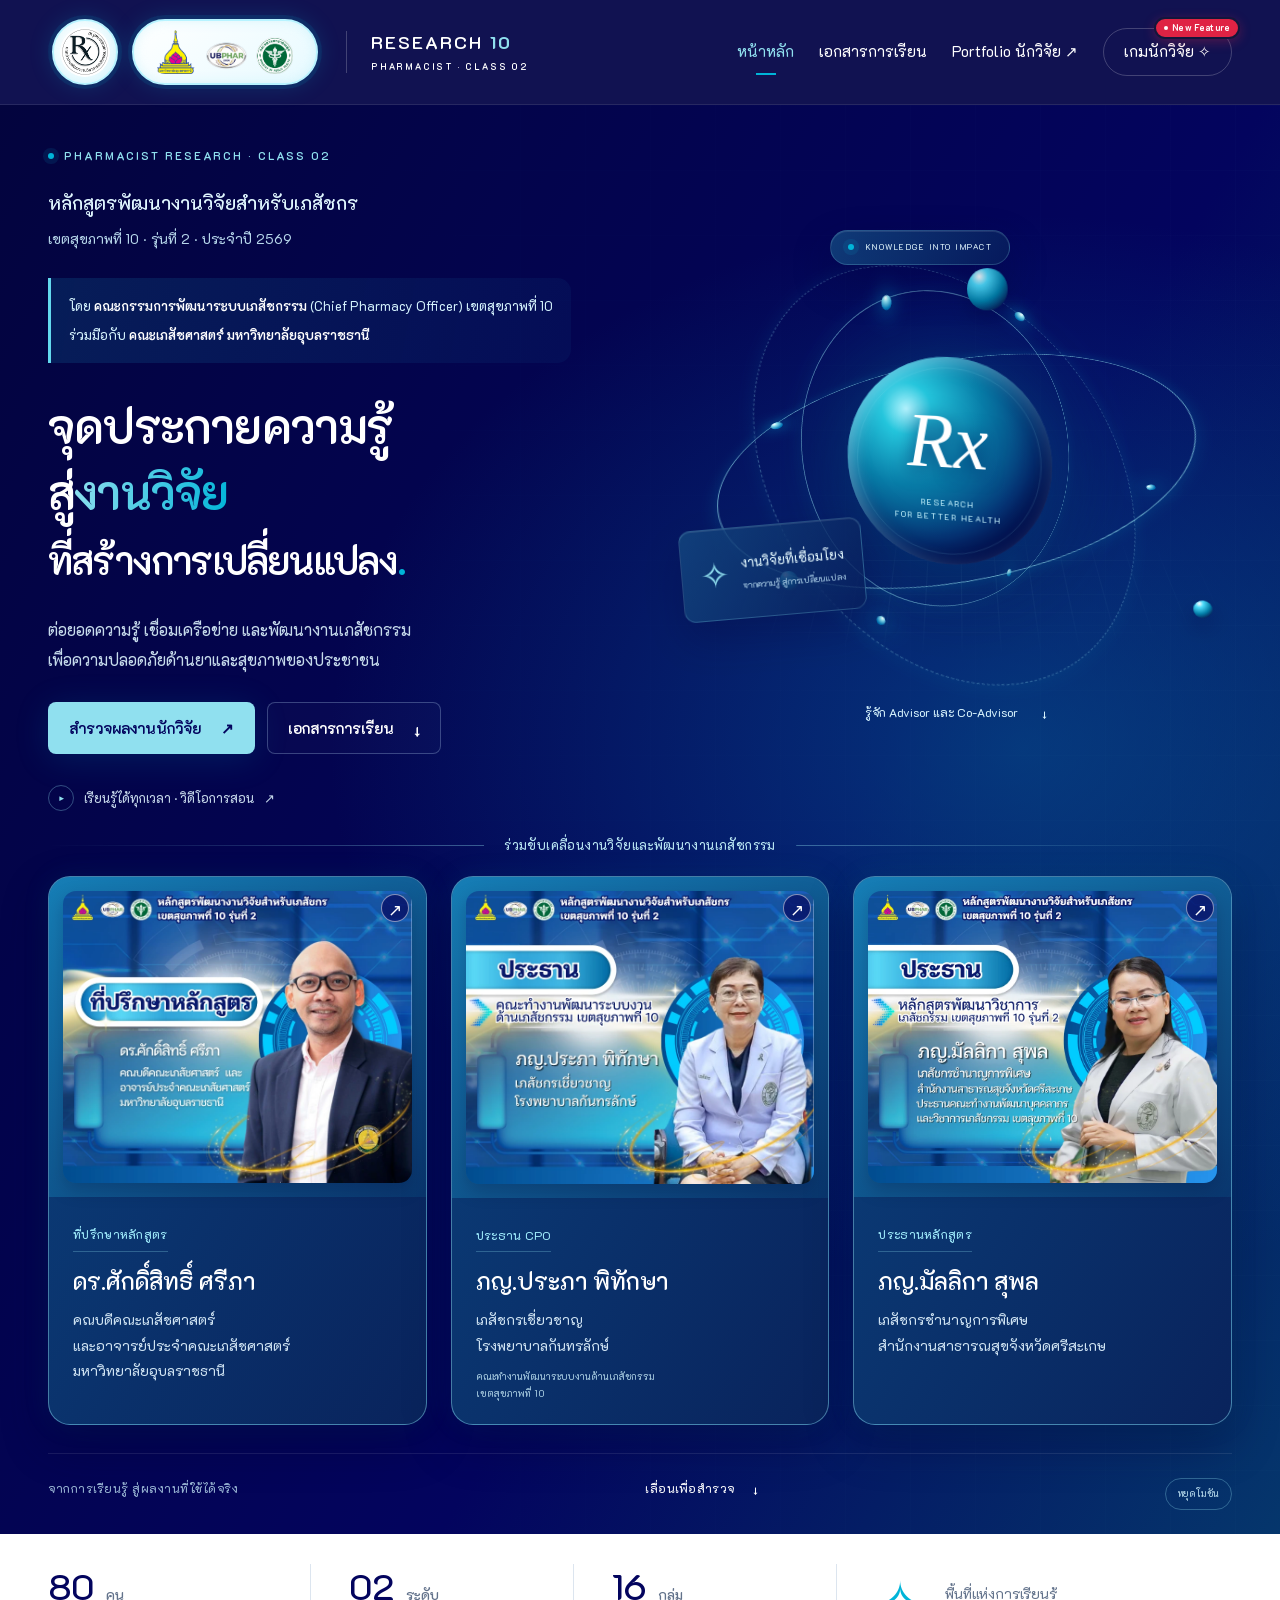
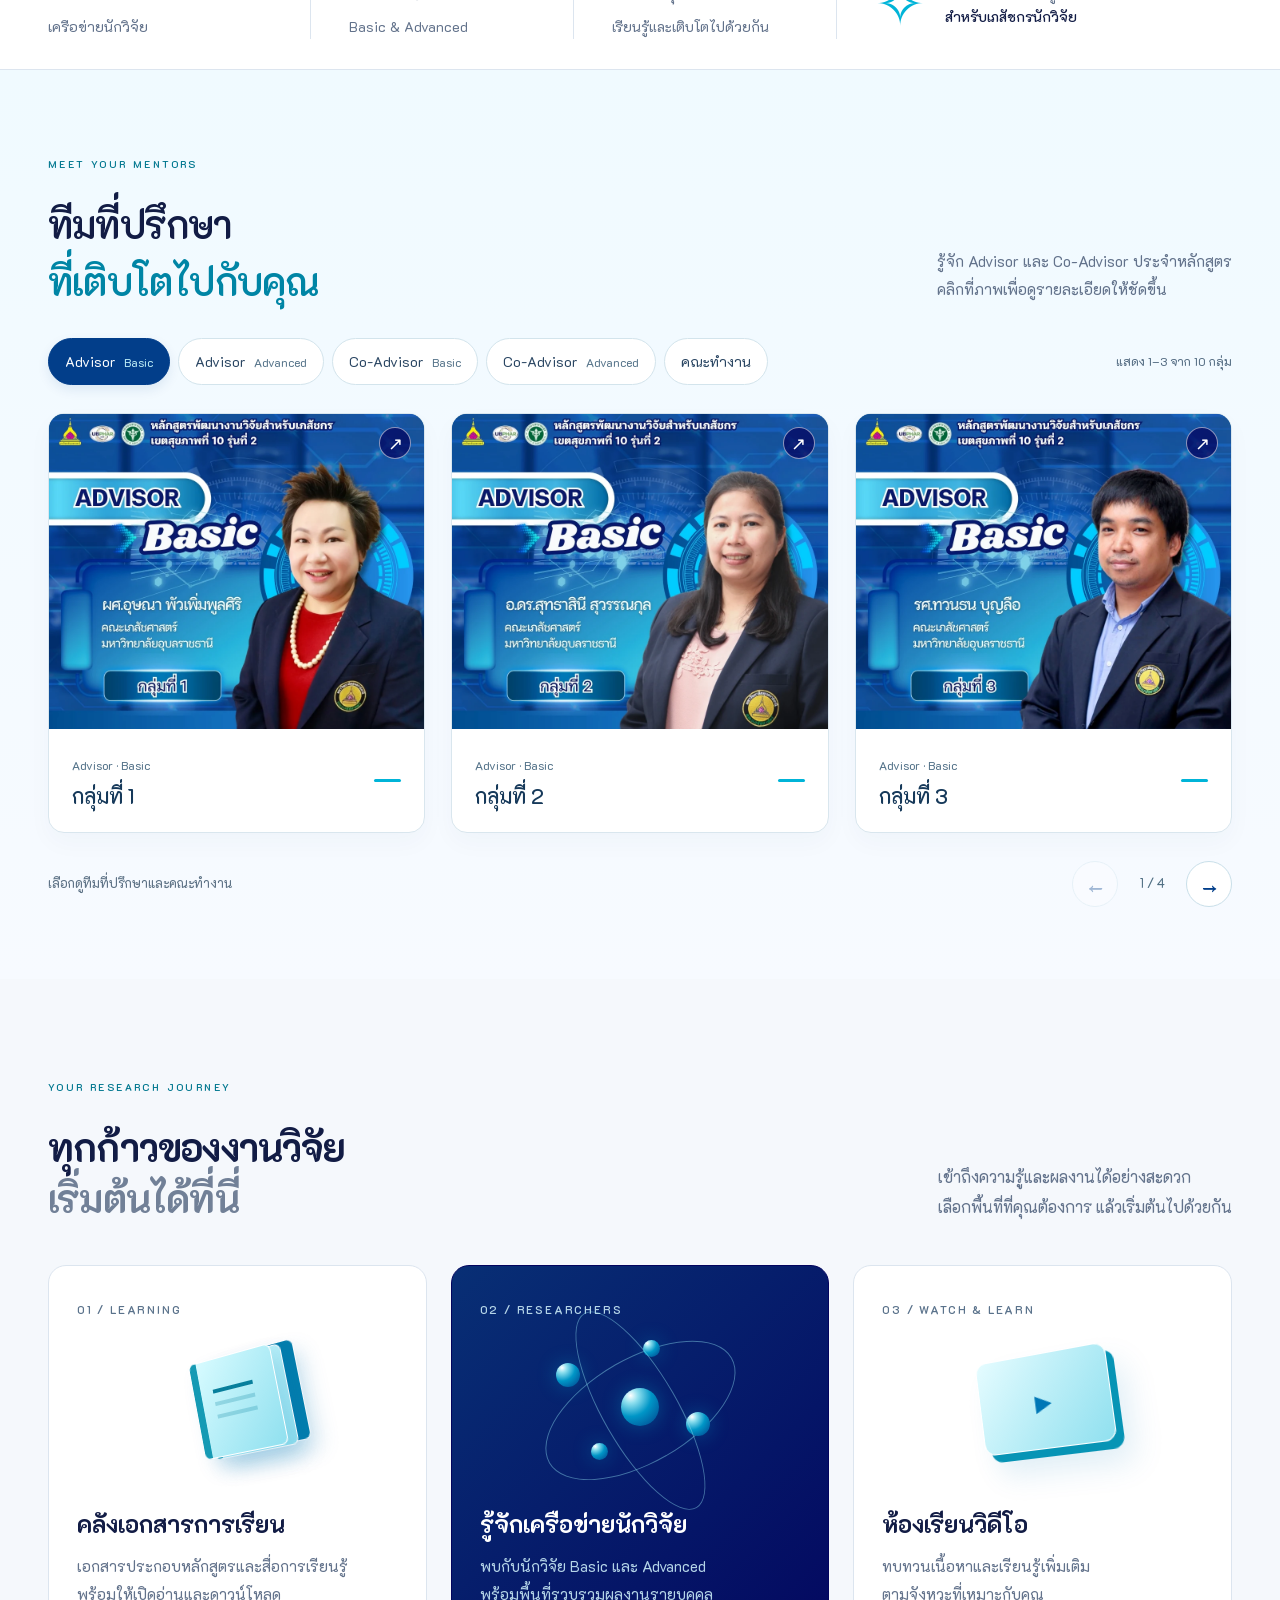
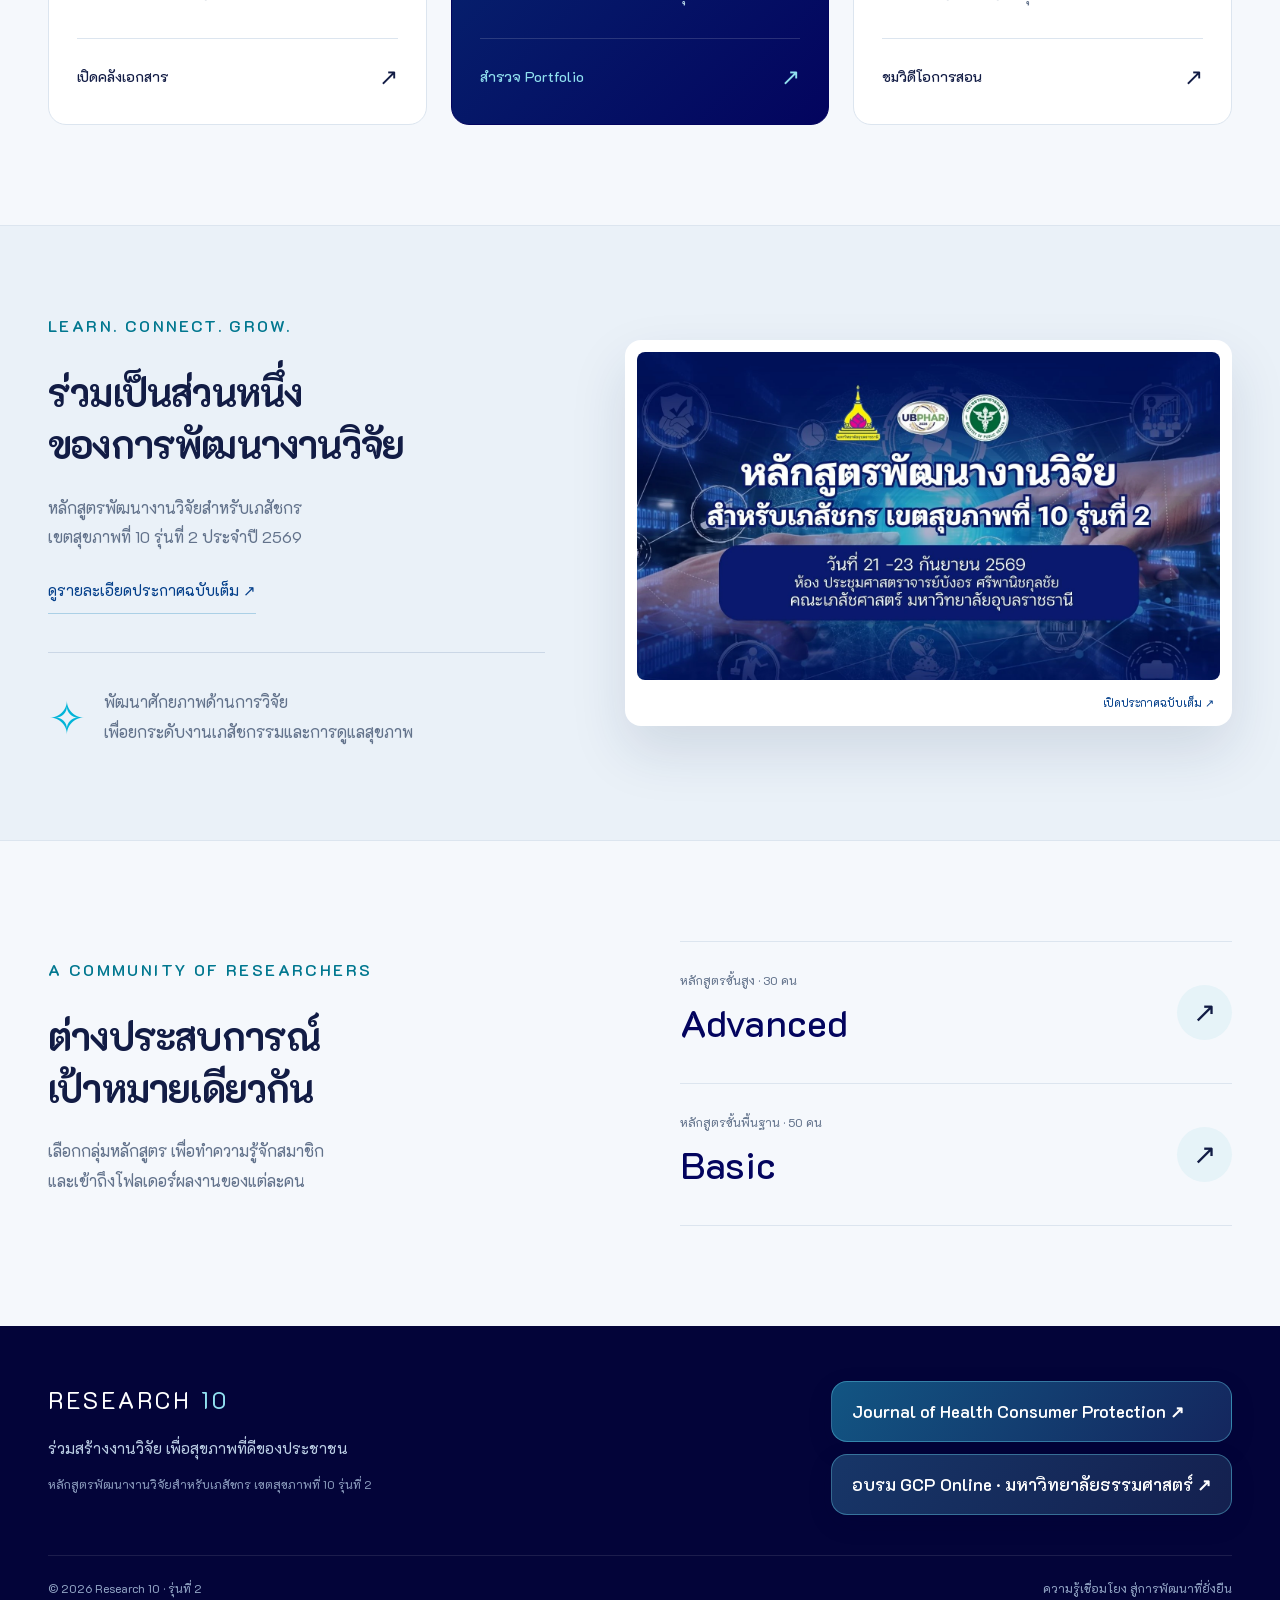
==== commit aa75703c: "Add Research Quest 3D with researcher avatars and progress" ====
--- a/index.html
+++ b/index.html
@@ -1,5 +1,5 @@
 <!DOCTYPE html><html lang="th"><head><meta charset="UTF-8"><meta name="viewport" content="width=device-width,initial-scale=1"><meta name="theme-color" content="#03045e"><title>Research 10 — หลักสูตรพัฒนางานวิจัยสำหรับเภสัชกร รุ่นที่ 2</title><meta name="description" content="หลักสูตรพัฒนางานวิจัยสำหรับเภสัชกร เขตสุขภาพที่ 10 รุ่นที่ 2 เอกสาร วิดีโอ และผลงานนักวิจัย"><link rel="preconnect" href="https://fonts.googleapis.com"><link rel="preconnect" href="https://fonts.gstatic.com" crossorigin><link href="https://fonts.googleapis.com/css2?family=K2D:wght@300;400;500;600;700;800&display=swap" rel="stylesheet"><link rel="stylesheet" href="assets/site.css?v=4151b0ca4c77"><script src="assets/site.js?v=c0a868937370" defer></script><link rel="stylesheet" href="assets/landing-refinement.css?v=8daf1639f411"><link rel="stylesheet" href="assets/orbit-edition.css?v=c585d2d60537"><link rel="stylesheet" href="assets/content-update.css?v=71b2dd23cb0a">
-</head><body class="home-page"><a class="skip-link" href="#main">ข้ามไปเนื้อหา</a><header class="site-header"><div class="shell nav-inner"><a class="brand" href="index.html" aria-label="หน้าหลักหลักสูตรพัฒนางานวิจัย"><span class="brand-logos"><img src="assets/rx-logo.png" alt="ผู้พัฒนาหลักสูตร" width="53" height="40"><img src="assets/partners-logo.png" alt="หน่วยงานสนับสนุน" width="76" height="40"></span><span class="brand-title">RESEARCH <b>10</b><small>PHARMACIST · CLASS 02</small></span></a><button class="menu-toggle" aria-expanded="false" aria-controls="primary-nav" aria-label="เปิดเมนู">☰</button><nav id="primary-nav" aria-label="เมนูหลัก"><a href="index.html">หน้าหลัก</a><a href="documents.html">เอกสารการเรียน</a><a href="portfolio.html">Portfolio นักวิจัย <span aria-hidden="true">↗</span></a></nav></div></header><main id="main">
+<link rel="stylesheet" href="assets/feature-badge.css?v=78a7ec01bbcc"></head><body class="home-page"><a class="skip-link" href="#main">ข้ามไปเนื้อหา</a><header class="site-header"><div class="shell nav-inner"><a class="brand" href="index.html" aria-label="หน้าหลักหลักสูตรพัฒนางานวิจัย"><span class="brand-logos"><img src="assets/rx-logo.png" alt="ผู้พัฒนาหลักสูตร" width="53" height="40"><img src="assets/partners-logo.png" alt="หน่วยงานสนับสนุน" width="76" height="40"></span><span class="brand-title">RESEARCH <b>10</b><small>PHARMACIST · CLASS 02</small></span></a><button class="menu-toggle" aria-expanded="false" aria-controls="primary-nav" aria-label="เปิดเมนู">☰</button><nav id="primary-nav" aria-label="เมนูหลัก"><a href="index.html">หน้าหลัก</a><a href="documents.html">เอกสารการเรียน</a><a href="portfolio.html">Portfolio นักวิจัย <span aria-hidden="true">↗</span></a><a href="game.html" class="game-nav-link">เกมนักวิจัย <span aria-hidden="true">✧</span><span class="feature-badge">New Feature</span></a></nav></div></header><main id="main">
 <section class="hero"><div class="hero-grid-bg" aria-hidden="true"></div><div class="shell hero-layout"><div class="hero-copy"><p class="eyebrow"><span class="status-dot"></span> PHARMACIST RESEARCH · CLASS 02</p><p class="hero-kicker">หลักสูตรพัฒนางานวิจัยสำหรับเภสัชกร<br><span>เขตสุขภาพที่ 10 · รุ่นที่ 2 · ประจำปี 2569</span></p><p class="hero-organizer">โดย <strong>คณะกรรมการพัฒนาระบบเภสัชกรรม</strong> (Chief Pharmacy Officer) เขตสุขภาพที่ 10 <span>ร่วมมือกับ <strong>คณะเภสัชศาสตร์ มหาวิทยาลัยอุบลราชธานี</strong></span></p><h1>จุดประกายความรู้<br>สู่<span class="gradient-text">งานวิจัย</span><br><span class="hero-closing-line">ที่สร้างการเปลี่ยนแปลง<span class="cyan-dot">.</span></span></h1><p class="hero-description">ต่อยอดความรู้ เชื่อมเครือข่าย และพัฒนางานเภสัชกรรม<br class="desktop-only">เพื่อความปลอดภัยด้านยาและสุขภาพของประชาชน</p><div class="actions"><a class="button button-cyan" href="portfolio.html">สำรวจผลงานนักวิจัย <span>↗</span></a><a class="button button-outline" href="documents.html">เอกสารการเรียน <span>↓</span></a></div><a class="video-link" href="documents.html#videos"><span class="play-icon">▶</span> เรียนรู้ได้ทุกเวลา · วิดีโอการสอน <span>↗</span></a></div>
 <div class="hero-faculty-visual">
 <div class="orbital-scene" aria-hidden="true"><div class="scene-grid"></div><div class="orbit-system"><div class="orbit orbit-one"></div><div class="orbit orbit-two"></div><div class="orbit orbit-three"></div><div class="orb-core"><span>Rx</span><small>RESEARCH<br>FOR BETTER HEALTH</small></div><i class="satellite satellite-one"></i><i class="satellite satellite-two"></i><i class="satellite satellite-three"></i></div><div class="float-label label-top"><span class="status-dot"></span> KNOWLEDGE INTO IMPACT</div><div class="float-label label-left"><span class="label-symbol">✧</span><div>งานวิจัยที่เชื่อมโยง<small>จากความรู้ สู่การเปลี่ยนแปลง</small></div></div></div>
--- a/assets/feature-badge.css
+++ b/assets/feature-badge.css
@@ -0,0 +1,5 @@
+/* Shared by the standard header and the documents page's Tailwind navigation. */
+nav a.game-nav-link{position:relative;overflow:visible}
+nav a.game-nav-link .feature-badge{position:absolute;top:-12px;right:-9px;display:inline-flex;align-items:center;gap:4px;white-space:nowrap;border-radius:20px;border:2px solid #13163b;background:#df2344;color:#fff;padding:3px 8px;font:700 9px/1.3 'K2D',sans-serif;letter-spacing:.15px;box-shadow:0 3px 12px #ef234448;pointer-events:none}
+nav a.game-nav-link .feature-badge::before{content:'';width:4px;height:4px;border-radius:50%;background:#fff}
+@media(max-width:800px){nav a.game-nav-link .feature-badge{position:static;margin-left:8px;vertical-align:middle;font-size:9px;padding:3px 7px}}
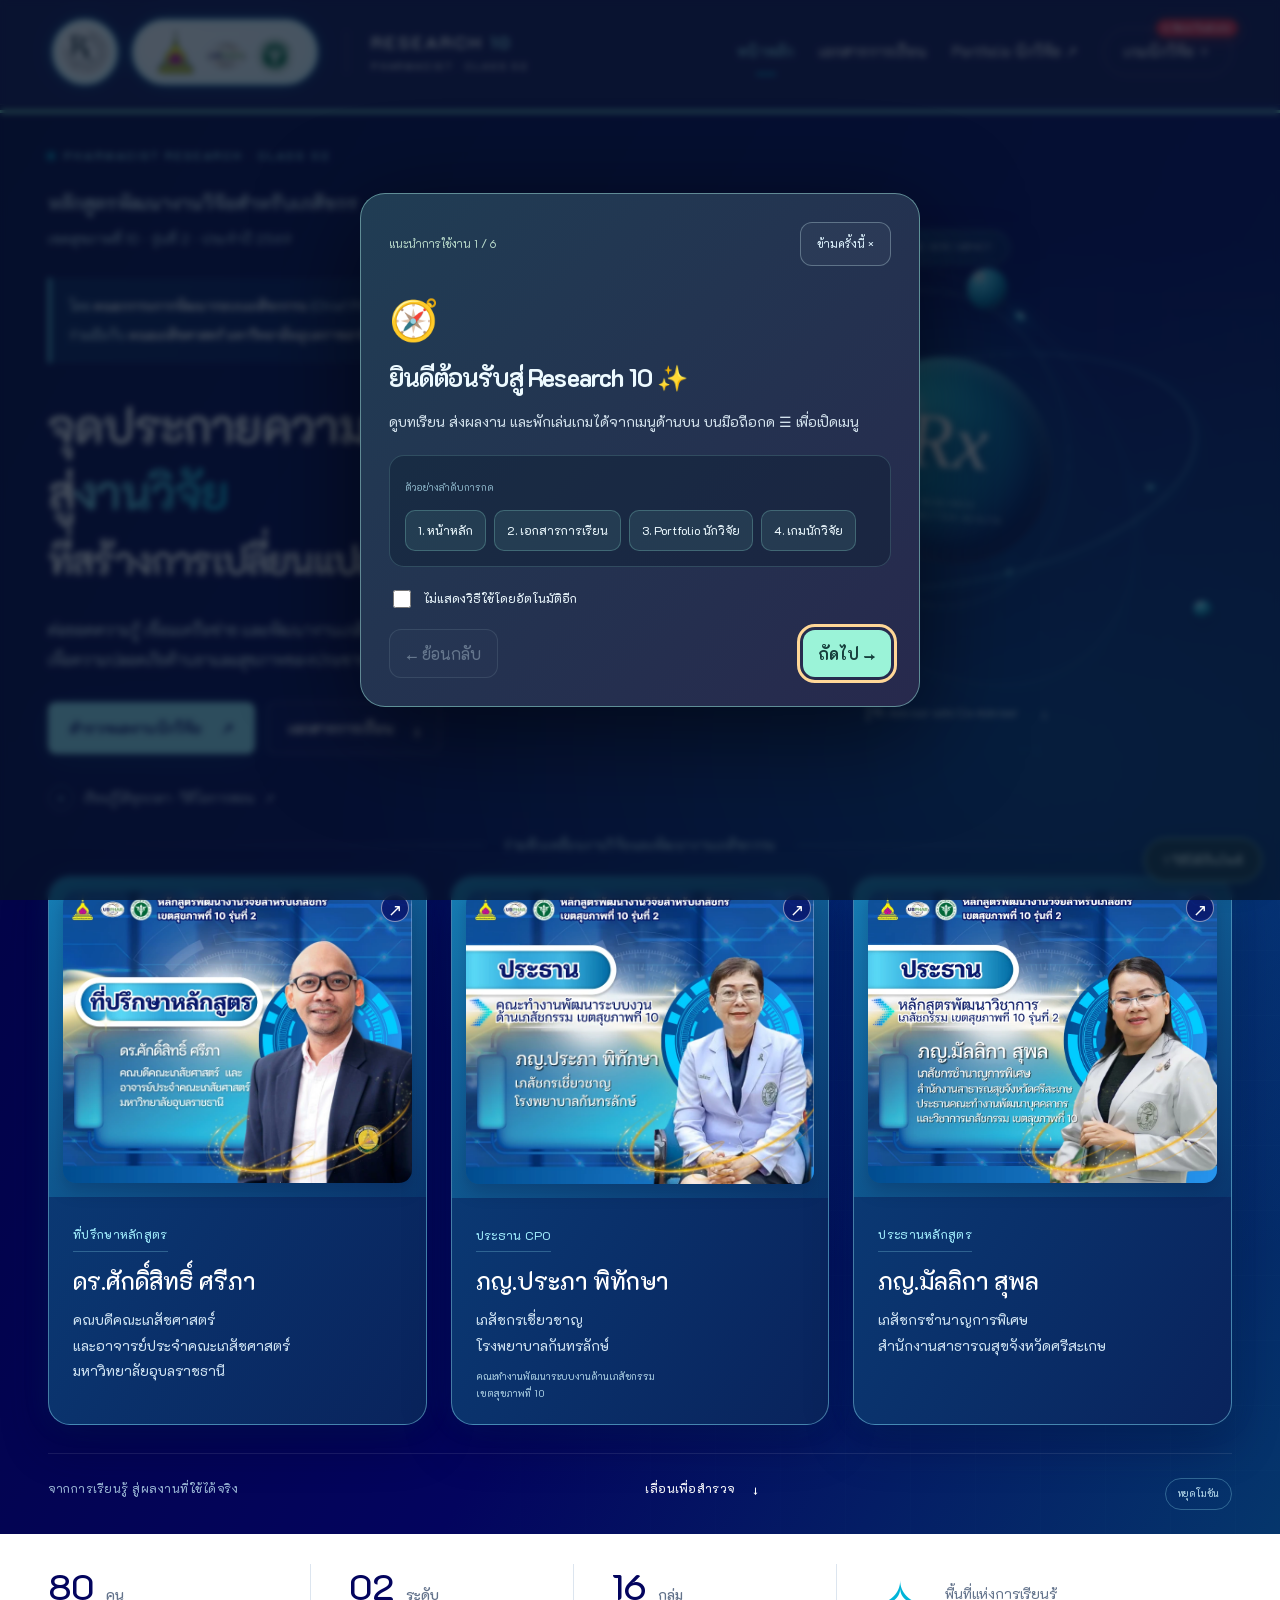
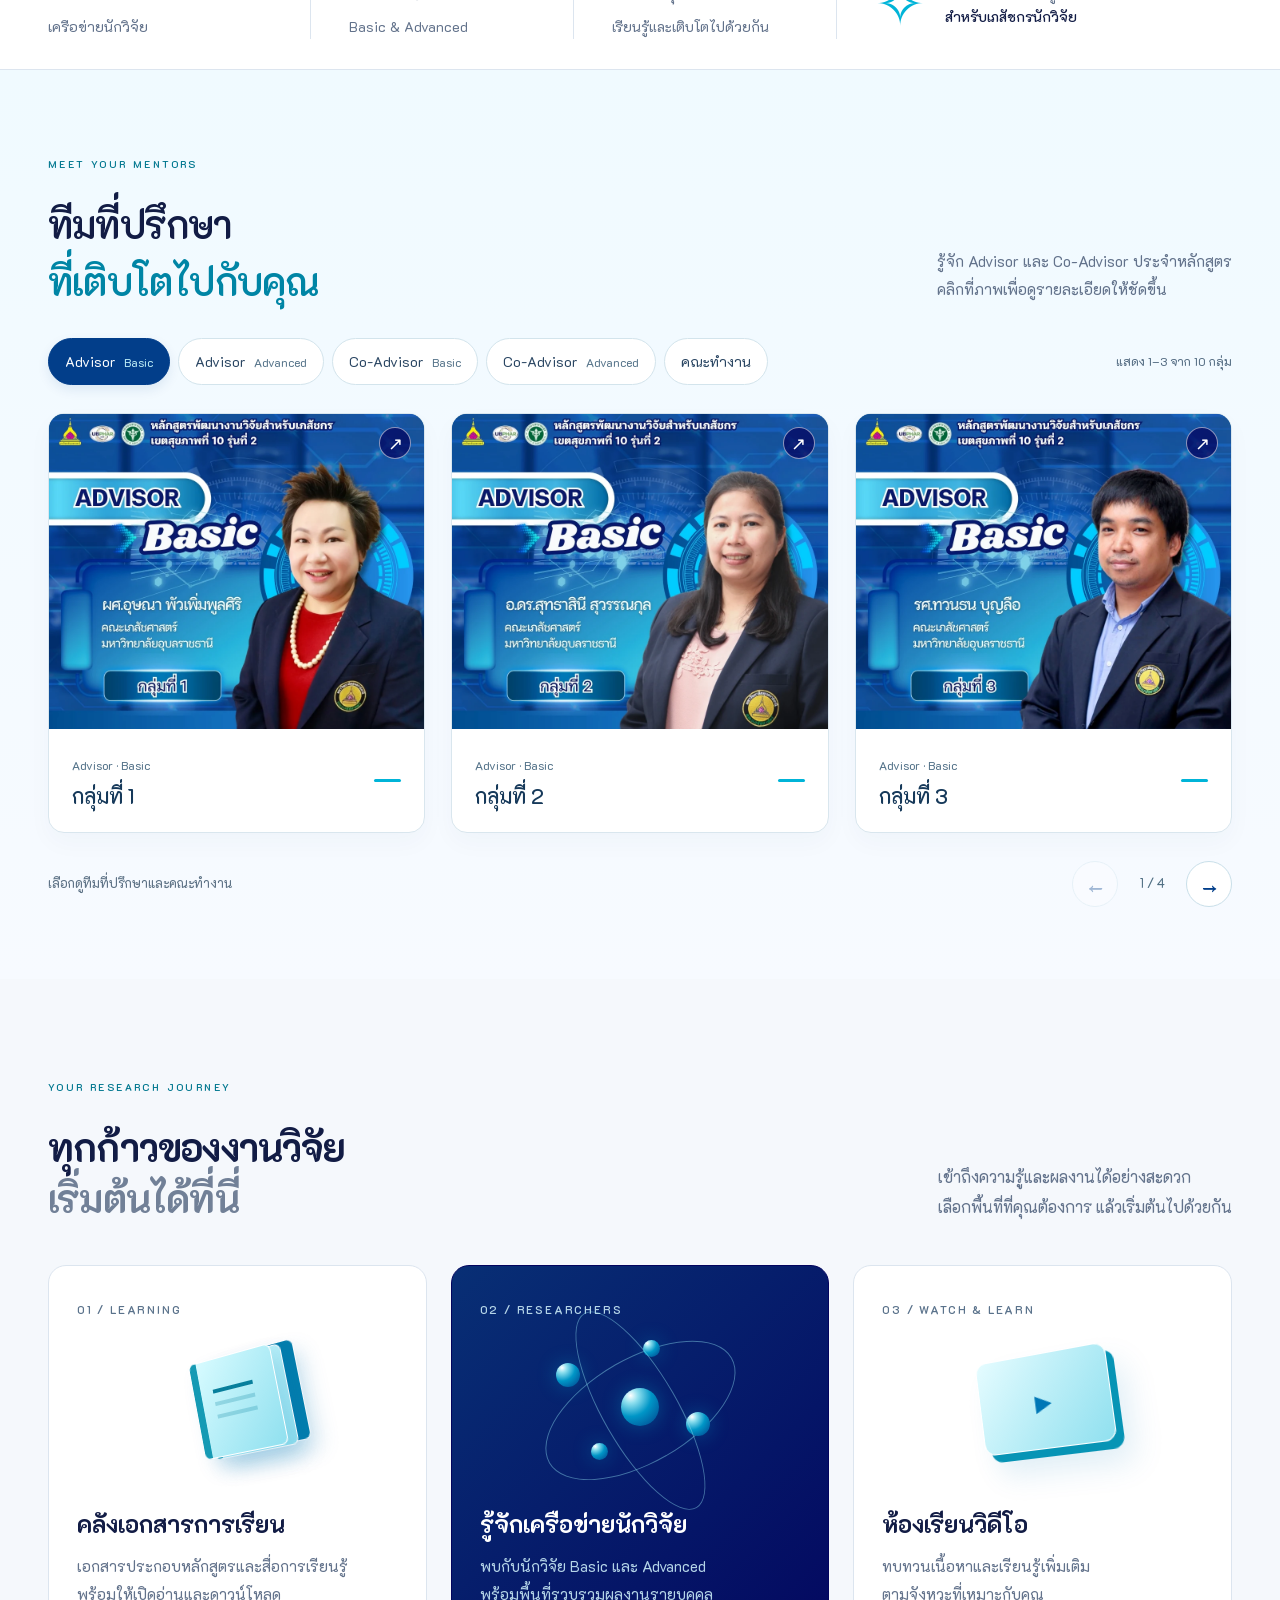
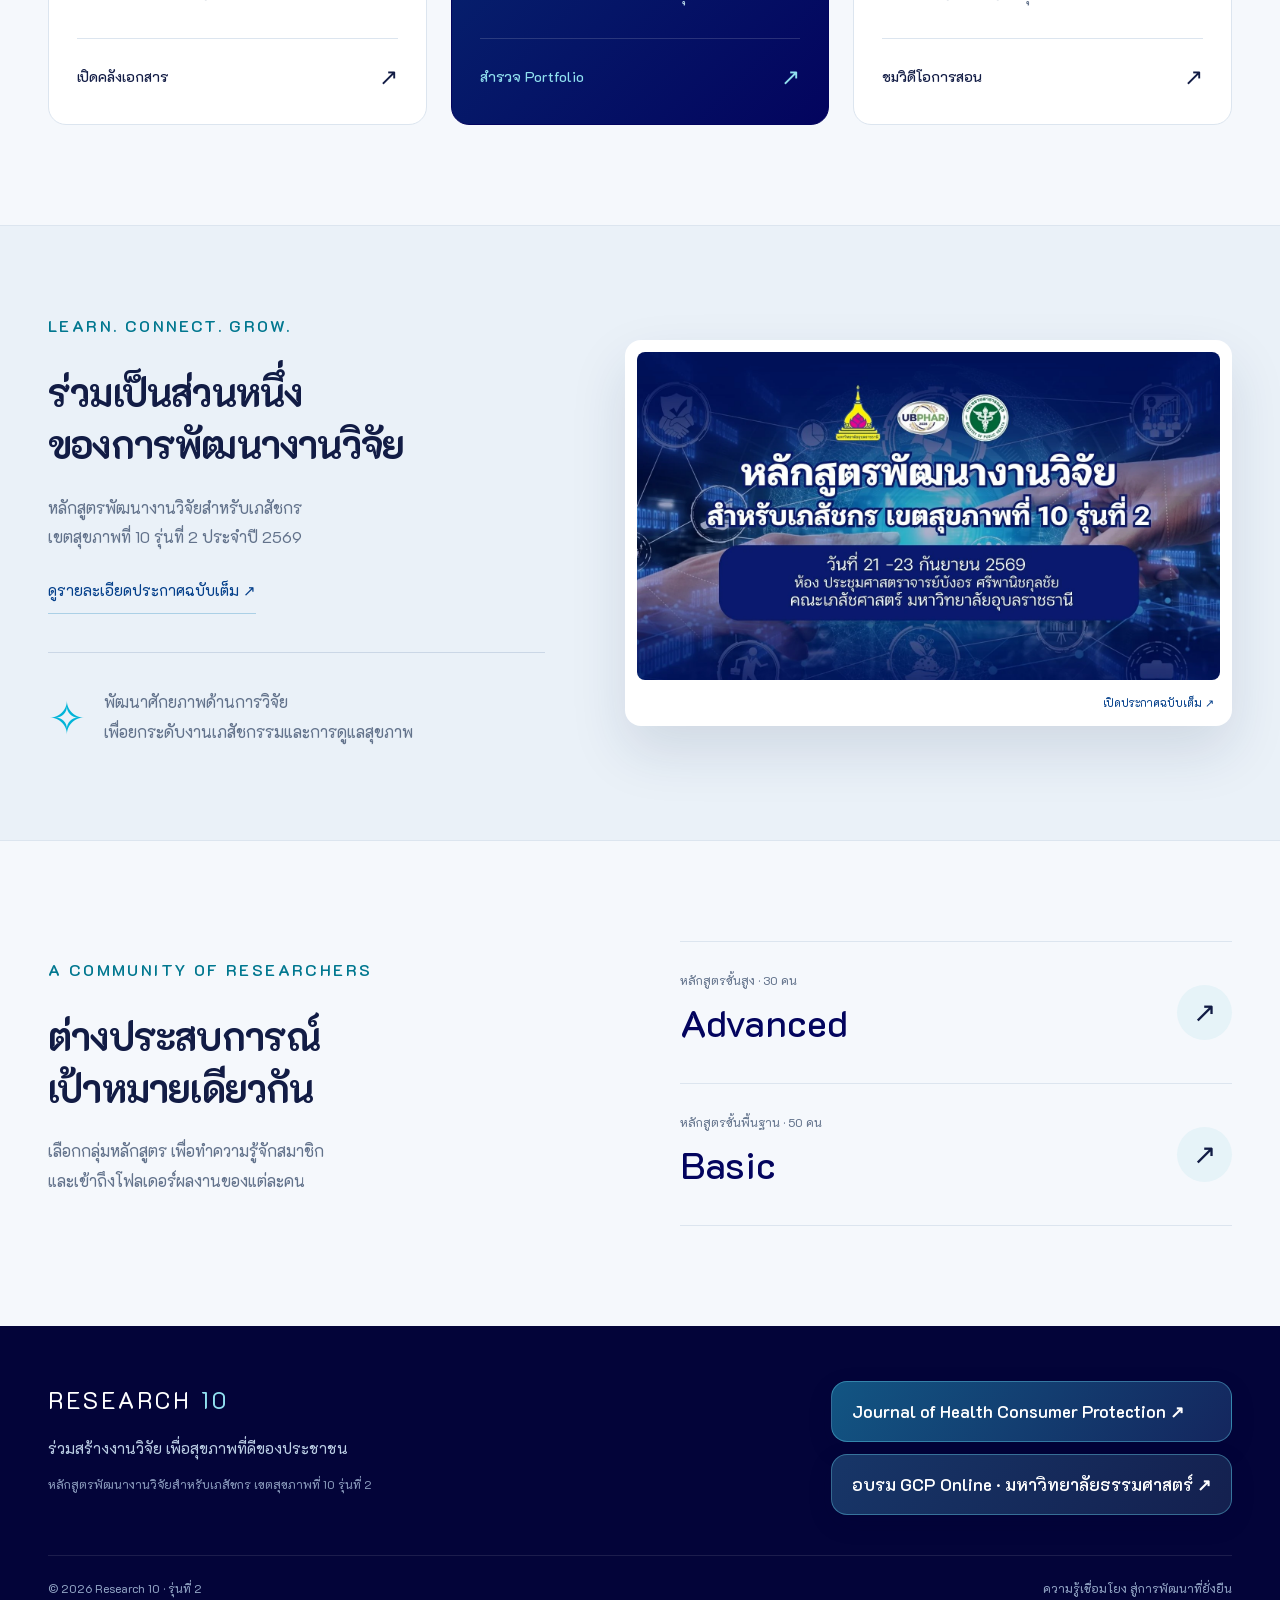
==== commit f2bc6fda: "Open all quest discoveries, automate syncing and add first-use website tour" ====
--- a/index.html
+++ b/index.html
@@ -1,5 +1,5 @@
 <!DOCTYPE html><html lang="th"><head><meta charset="UTF-8"><meta name="viewport" content="width=device-width,initial-scale=1"><meta name="theme-color" content="#03045e"><title>Research 10 — หลักสูตรพัฒนางานวิจัยสำหรับเภสัชกร รุ่นที่ 2</title><meta name="description" content="หลักสูตรพัฒนางานวิจัยสำหรับเภสัชกร เขตสุขภาพที่ 10 รุ่นที่ 2 เอกสาร วิดีโอ และผลงานนักวิจัย"><link rel="preconnect" href="https://fonts.googleapis.com"><link rel="preconnect" href="https://fonts.gstatic.com" crossorigin><link href="https://fonts.googleapis.com/css2?family=K2D:wght@300;400;500;600;700;800&display=swap" rel="stylesheet"><link rel="stylesheet" href="assets/site.css?v=4151b0ca4c77"><script src="assets/site.js?v=c0a868937370" defer></script><link rel="stylesheet" href="assets/landing-refinement.css?v=8daf1639f411"><link rel="stylesheet" href="assets/orbit-edition.css?v=c585d2d60537"><link rel="stylesheet" href="assets/content-update.css?v=71b2dd23cb0a">
-<link rel="stylesheet" href="assets/feature-badge.css?v=78a7ec01bbcc"></head><body class="home-page"><a class="skip-link" href="#main">ข้ามไปเนื้อหา</a><header class="site-header"><div class="shell nav-inner"><a class="brand" href="index.html" aria-label="หน้าหลักหลักสูตรพัฒนางานวิจัย"><span class="brand-logos"><img src="assets/rx-logo.png" alt="ผู้พัฒนาหลักสูตร" width="53" height="40"><img src="assets/partners-logo.png" alt="หน่วยงานสนับสนุน" width="76" height="40"></span><span class="brand-title">RESEARCH <b>10</b><small>PHARMACIST · CLASS 02</small></span></a><button class="menu-toggle" aria-expanded="false" aria-controls="primary-nav" aria-label="เปิดเมนู">☰</button><nav id="primary-nav" aria-label="เมนูหลัก"><a href="index.html">หน้าหลัก</a><a href="documents.html">เอกสารการเรียน</a><a href="portfolio.html">Portfolio นักวิจัย <span aria-hidden="true">↗</span></a><a href="game.html" class="game-nav-link">เกมนักวิจัย <span aria-hidden="true">✧</span><span class="feature-badge">New Feature</span></a></nav></div></header><main id="main">
+<link rel="stylesheet" href="assets/feature-badge.css?v=78a7ec01bbcc"><link rel="stylesheet" href="assets/site-tour.css?v=8ccae095f0f4"></head><body class="home-page"><a class="skip-link" href="#main">ข้ามไปเนื้อหา</a><header class="site-header"><div class="shell nav-inner"><a class="brand" href="index.html" aria-label="หน้าหลักหลักสูตรพัฒนางานวิจัย"><span class="brand-logos"><img src="assets/rx-logo.png" alt="ผู้พัฒนาหลักสูตร" width="53" height="40"><img src="assets/partners-logo.png" alt="หน่วยงานสนับสนุน" width="76" height="40"></span><span class="brand-title">RESEARCH <b>10</b><small>PHARMACIST · CLASS 02</small></span></a><button class="menu-toggle" aria-expanded="false" aria-controls="primary-nav" aria-label="เปิดเมนู">☰</button><nav id="primary-nav" aria-label="เมนูหลัก"><a href="index.html">หน้าหลัก</a><a href="documents.html">เอกสารการเรียน</a><a href="portfolio.html">Portfolio นักวิจัย <span aria-hidden="true">↗</span></a><a href="game.html" class="game-nav-link">เกมนักวิจัย <span aria-hidden="true">✧</span><span class="feature-badge">New Feature</span></a></nav></div></header><main id="main">
 <section class="hero"><div class="hero-grid-bg" aria-hidden="true"></div><div class="shell hero-layout"><div class="hero-copy"><p class="eyebrow"><span class="status-dot"></span> PHARMACIST RESEARCH · CLASS 02</p><p class="hero-kicker">หลักสูตรพัฒนางานวิจัยสำหรับเภสัชกร<br><span>เขตสุขภาพที่ 10 · รุ่นที่ 2 · ประจำปี 2569</span></p><p class="hero-organizer">โดย <strong>คณะกรรมการพัฒนาระบบเภสัชกรรม</strong> (Chief Pharmacy Officer) เขตสุขภาพที่ 10 <span>ร่วมมือกับ <strong>คณะเภสัชศาสตร์ มหาวิทยาลัยอุบลราชธานี</strong></span></p><h1>จุดประกายความรู้<br>สู่<span class="gradient-text">งานวิจัย</span><br><span class="hero-closing-line">ที่สร้างการเปลี่ยนแปลง<span class="cyan-dot">.</span></span></h1><p class="hero-description">ต่อยอดความรู้ เชื่อมเครือข่าย และพัฒนางานเภสัชกรรม<br class="desktop-only">เพื่อความปลอดภัยด้านยาและสุขภาพของประชาชน</p><div class="actions"><a class="button button-cyan" href="portfolio.html">สำรวจผลงานนักวิจัย <span>↗</span></a><a class="button button-outline" href="documents.html">เอกสารการเรียน <span>↓</span></a></div><a class="video-link" href="documents.html#videos"><span class="play-icon">▶</span> เรียนรู้ได้ทุกเวลา · วิดีโอการสอน <span>↗</span></a></div>
 <div class="hero-faculty-visual">
 <div class="orbital-scene" aria-hidden="true"><div class="scene-grid"></div><div class="orbit-system"><div class="orbit orbit-one"></div><div class="orbit orbit-two"></div><div class="orbit orbit-three"></div><div class="orb-core"><span>Rx</span><small>RESEARCH<br>FOR BETTER HEALTH</small></div><i class="satellite satellite-one"></i><i class="satellite satellite-two"></i><i class="satellite satellite-three"></i></div><div class="float-label label-top"><span class="status-dot"></span> KNOWLEDGE INTO IMPACT</div><div class="float-label label-left"><span class="label-symbol">✧</span><div>งานวิจัยที่เชื่อมโยง<small>จากความรู้ สู่การเปลี่ยนแปลง</small></div></div></div>
@@ -149,4 +149,4 @@
 <a class="resource-card resource-dark reveal" href="portfolio.html" data-tilt><span class="resource-number">02 / RESEARCHERS</span><div class="resource-art network-art" aria-hidden="true"><i></i><i></i><i></i><i></i><i></i></div><h3>รู้จักเครือข่ายนักวิจัย</h3><p>พบกับนักวิจัย Basic และ Advanced<br>พร้อมพื้นที่รวบรวมผลงานรายบุคคล</p><span class="card-action">สำรวจ Portfolio <b>↗</b></span></a>
 <a class="resource-card reveal" href="documents.html#videos" data-tilt><span class="resource-number">03 / WATCH & LEARN</span><div class="resource-art video-art" aria-hidden="true"><i>▶</i></div><h3>ห้องเรียนวิดีโอ</h3><p>ทบทวนเนื้อหาและเรียนรู้เพิ่มเติม<br>ตามจังหวะที่เหมาะกับคุณ</p><span class="card-action">ชมวิดีโอการสอน <b>↗</b></span></a></div></section>
 <section class="announcement-section"><div class="shell announcement-layout"><div class="reveal"><p class="eyebrow blue">LEARN. CONNECT. GROW.</p><h2>ร่วมเป็นส่วนหนึ่ง<br>ของการพัฒนางานวิจัย</h2><p>หลักสูตรพัฒนางานวิจัยสำหรับเภสัชกร<br>เขตสุขภาพที่ 10 รุ่นที่ 2 ประจำปี 2569</p><a class="text-link" href="Info Invitation_New.jpg" target="_blank" rel="noopener">ดูรายละเอียดประกาศฉบับเต็ม ↗</a><div class="announcement-note"><span>✧</span><p>พัฒนาศักยภาพด้านการวิจัย<br>เพื่อยกระดับงานเภสัชกรรมและการดูแลสุขภาพ</p></div></div><a class="poster-frame reveal" href="assets/faculty/originals/course-banner.jpg" target="_blank" rel="noopener" aria-label="เปิดภาพหลักสูตรฉบับเต็ม"><img src="assets/faculty/course-banner.webp" alt="หลักสูตรพัฒนางานวิจัยสำหรับเภสัชกร เขตสุขภาพที่ 10 รุ่นที่ 2 วันที่ 21–23 กันยายน 2569 ณ คณะเภสัชศาสตร์ มหาวิทยาลัยอุบลราชธานี" loading="lazy" decoding="async" width="1536" height="864"><span>เปิดประกาศฉบับเต็ม ↗</span></a></div></section>
-<section class="shell community-section reveal"><div><p class="eyebrow blue">A COMMUNITY OF RESEARCHERS</p><h2>ต่างประสบการณ์<br>เป้าหมายเดียวกัน</h2><p>เลือกกลุ่มหลักสูตร เพื่อทำความรู้จักสมาชิก<br>และเข้าถึงโฟลเดอร์ผลงานของแต่ละคน</p></div><div class="community-links"><a href="portfolio.html#Advanced"><span><small>หลักสูตรขั้นสูง · 30 คน</small><b>Advanced</b></span><i>↗</i></a><a href="portfolio.html#Basic"><span><small>หลักสูตรขั้นพื้นฐาน · 50 คน</small><b>Basic</b></span><i>↗</i></a></div></section></main><footer class="site-footer"><div class="shell footer-top"><div><a class="footer-wordmark" href="index.html">RESEARCH <span>10</span></a><p>ร่วมสร้างงานวิจัย เพื่อสุขภาพที่ดีของประชาชน</p><small>หลักสูตรพัฒนางานวิจัยสำหรับเภสัชกร เขตสุขภาพที่ 10 รุ่นที่ 2</small></div><div class="footer-links"><a href="https://he02.tci-thaijo.org/index.php/jhcp" target="_blank" rel="noopener noreferrer">Journal of Health Consumer Protection ↗</a><a href="https://www.med-tu.org/GCP_HSP/" target="_blank" rel="noopener noreferrer">อบรม GCP Online · มหาวิทยาลัยธรรมศาสตร์ ↗</a></div></div><div class="shell footer-bottom"><span>© 2026 Research 10 · รุ่นที่ 2</span><span>ความรู้เชื่อมโยง สู่การพัฒนาที่ยั่งยืน</span></div></footer><script src="assets/faculty.js?v=98e959aa5208" defer></script></body></html>
+<section class="shell community-section reveal"><div><p class="eyebrow blue">A COMMUNITY OF RESEARCHERS</p><h2>ต่างประสบการณ์<br>เป้าหมายเดียวกัน</h2><p>เลือกกลุ่มหลักสูตร เพื่อทำความรู้จักสมาชิก<br>และเข้าถึงโฟลเดอร์ผลงานของแต่ละคน</p></div><div class="community-links"><a href="portfolio.html#Advanced"><span><small>หลักสูตรขั้นสูง · 30 คน</small><b>Advanced</b></span><i>↗</i></a><a href="portfolio.html#Basic"><span><small>หลักสูตรขั้นพื้นฐาน · 50 คน</small><b>Basic</b></span><i>↗</i></a></div></section></main><footer class="site-footer"><div class="shell footer-top"><div><a class="footer-wordmark" href="index.html">RESEARCH <span>10</span></a><p>ร่วมสร้างงานวิจัย เพื่อสุขภาพที่ดีของประชาชน</p><small>หลักสูตรพัฒนางานวิจัยสำหรับเภสัชกร เขตสุขภาพที่ 10 รุ่นที่ 2</small></div><div class="footer-links"><a href="https://he02.tci-thaijo.org/index.php/jhcp" target="_blank" rel="noopener noreferrer">Journal of Health Consumer Protection ↗</a><a href="https://www.med-tu.org/GCP_HSP/" target="_blank" rel="noopener noreferrer">อบรม GCP Online · มหาวิทยาลัยธรรมศาสตร์ ↗</a></div></div><div class="shell footer-bottom"><span>© 2026 Research 10 · รุ่นที่ 2</span><span>ความรู้เชื่อมโยง สู่การพัฒนาที่ยั่งยืน</span></div></footer><script src="assets/faculty.js?v=98e959aa5208" defer></script><script defer src="assets/site-tour.js?v=f438f0998fa0"></script></body></html>
--- a/assets/site-tour.css
+++ b/assets/site-tour.css
@@ -0,0 +1 @@
+.tour-launcher{position:fixed;right:18px;bottom:18px;z-index:80;border:1px solid #8ef1db;background:#15394f;color:#e5fff7;border-radius:99px;padding:12px 18px;font:600 12px K2D,sans-serif;box-shadow:0 6px 25px #0004;min-height:44px;cursor:pointer}#site-tour{width:min(560px,calc(100% - 24px));max-height:90dvh;padding:0;border:1px solid #9ce8db80;border-radius:25px;background:linear-gradient(135deg,#203d54,#27294d);color:#edfaff;font-family:K2D,sans-serif;box-shadow:0 25px 100px #0008}#site-tour::backdrop{background:#071424b8;backdrop-filter:blur(3px)}.tour-card{padding:28px}.tour-top,.tour-actions{display:flex;justify-content:space-between;align-items:center;gap:14px}.tour-top{font-size:11px;color:#b9daca}.tour-card button{font:inherit;cursor:pointer;min-height:44px;border-radius:12px;padding:10px 16px;border:1px solid #c6e7ec55;color:#e0f5ff;background:#ffffff09}.tour-card button:disabled{opacity:.35;cursor:default}#tour-icon{font-size:40px;margin:18px 0 8px}#site-tour h2{font-size:25px;line-height:1.4;margin:8px 0 14px;font-weight:700}#tour-body{font-size:14px;line-height:1.85;color:#d3e2ed}.tour-demo{background:#0b1c3066;border:1px solid #91d5d533;border-radius:15px;padding:15px;margin:20px 0}.tour-demo small{color:#8db6c9;font-size:10px}#tour-demo-items{display:flex;gap:8px;flex-wrap:wrap;margin-top:12px}#tour-demo-items span{font-size:12px;background:#8cebd91a;border:1px solid #90e0d744;padding:9px 12px;border-radius:10px}#tour-link{display:block;font-size:13px;color:#9fffe0;margin-bottom:18px;text-decoration:underline}.tour-preference{display:flex;gap:10px;font-size:12px;align-items:center;margin:18px 0}.tour-preference input{width:18px;height:18px;accent-color:#8af1d7}#tour-next{background:#9bf3d8;color:#163e3c;border:0;font-weight:700}.tour-target{outline:3px solid #8ff8d3!important;outline-offset:5px}.tour-card :focus-visible{outline:3px solid #ffd797;outline-offset:3px}@media(max-width:480px){.tour-card{padding:20px}#site-tour h2{font-size:21px}#tour-body{font-size:13px}.tour-launcher{bottom:10px;right:10px;padding:10px 14px;font-size:11px}}.question-atlas{margin-top:28px;padding:26px;border:1px solid #80e5d555;border-radius:24px;background:linear-gradient(135deg,#1f4255,#282c50)}.question-atlas h2{font-size:25px}.question-atlas p{font-size:13px;line-height:1.8}.question-atlas progress{width:100%;accent-color:#89f4d9;height:12px}.atlas-filters{display:flex;align-items:center;gap:18px;flex-wrap:wrap;margin:20px 0;font-size:12px}.atlas-filters select{background:#20364d;color:#e3faff;padding:10px;border:1px solid #9adace66;border-radius:10px;font:inherit}.atlas-questions{display:grid;grid-template-columns:repeat(auto-fill,minmax(65px,1fr));gap:9px;max-height:310px;overflow:auto;padding:5px}.atlas-question{min-height:48px;font:600 13px K2D,sans-serif;border:1px solid var(--topic);border-radius:12px;background:#ffffff08;color:#e5f4ff;cursor:pointer}.atlas-question.discovered{background:#a7f2d926;color:#a8ffe0}.atlas-question:hover{background:#8adedf30}.atlas-question:focus-visible{outline:3px solid white;outline-offset:2px}#atlas-count{color:#b3d9dd}#next-discovery{margin-top:12px}@media(max-width:480px){.question-atlas{padding:18px}.question-atlas h2{font-size:21px}.question-atlas .primary{width:100%}.atlas-filters{gap:10px}}
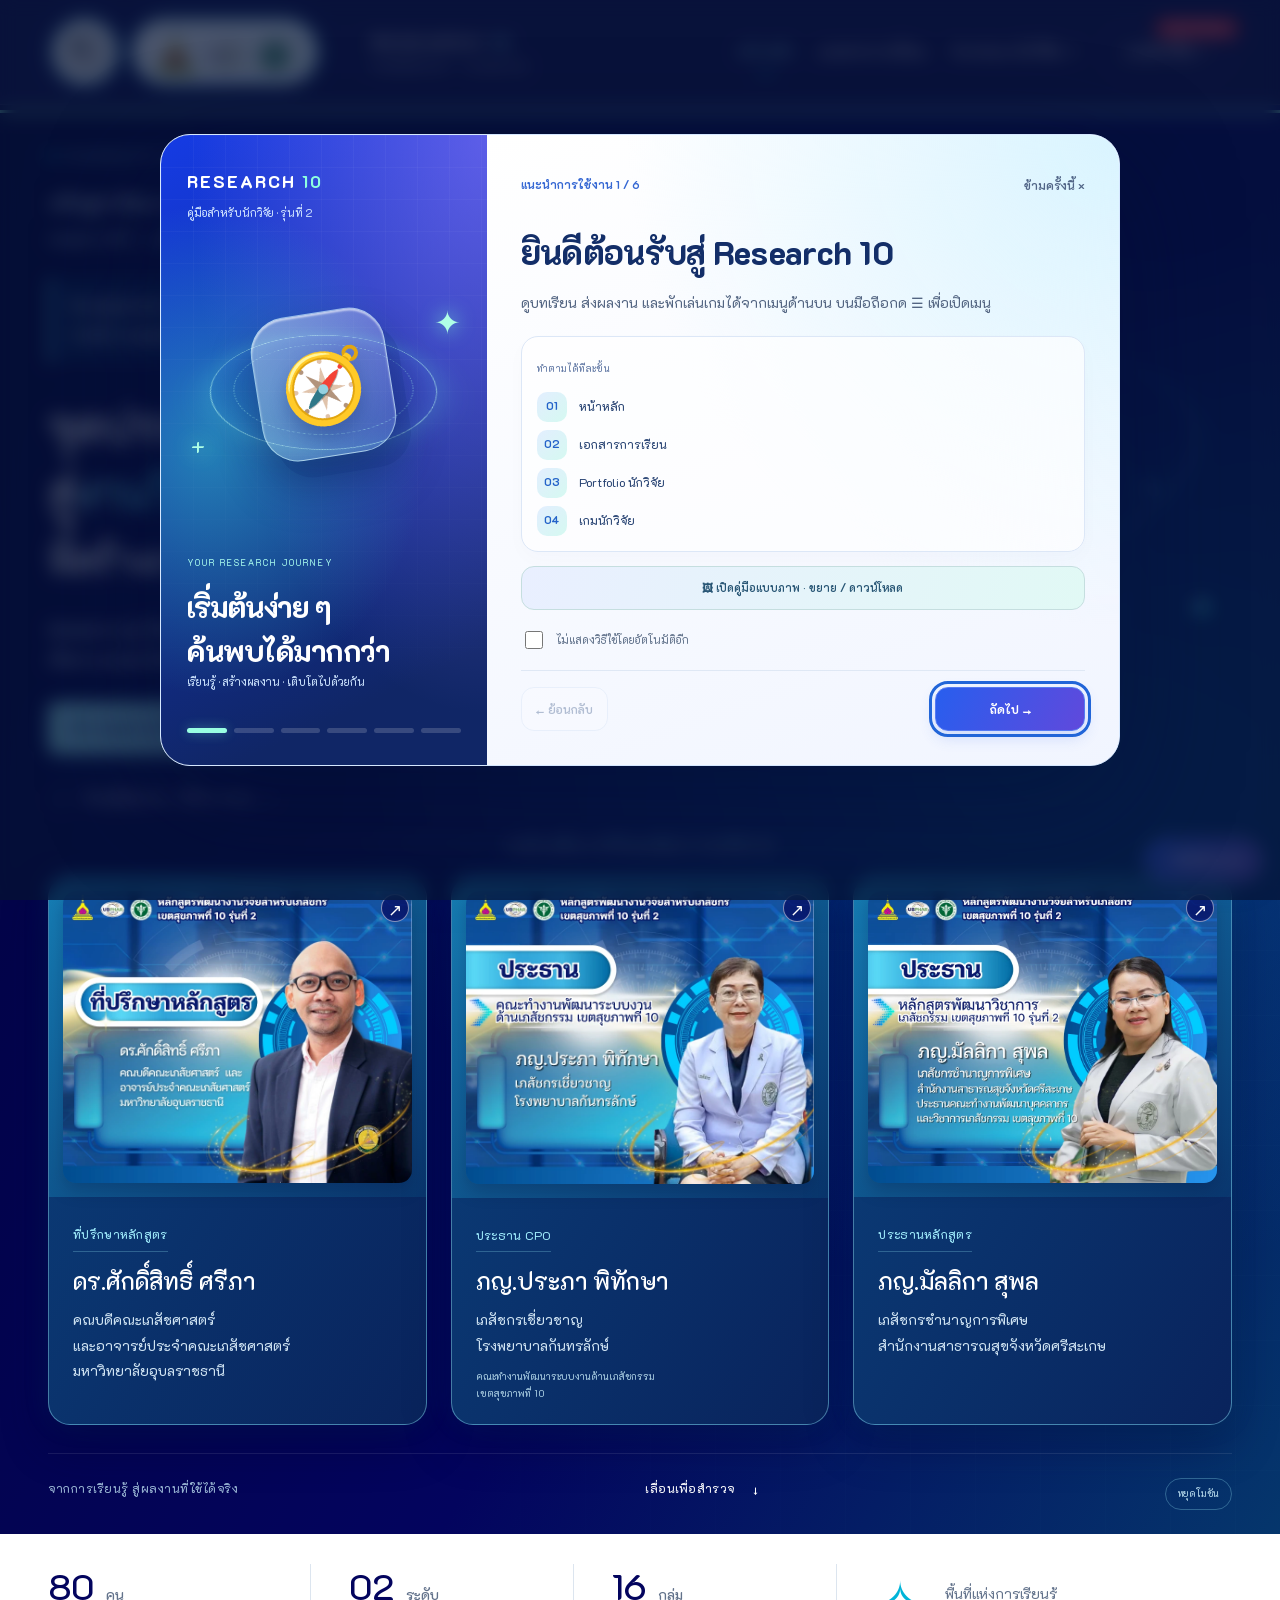
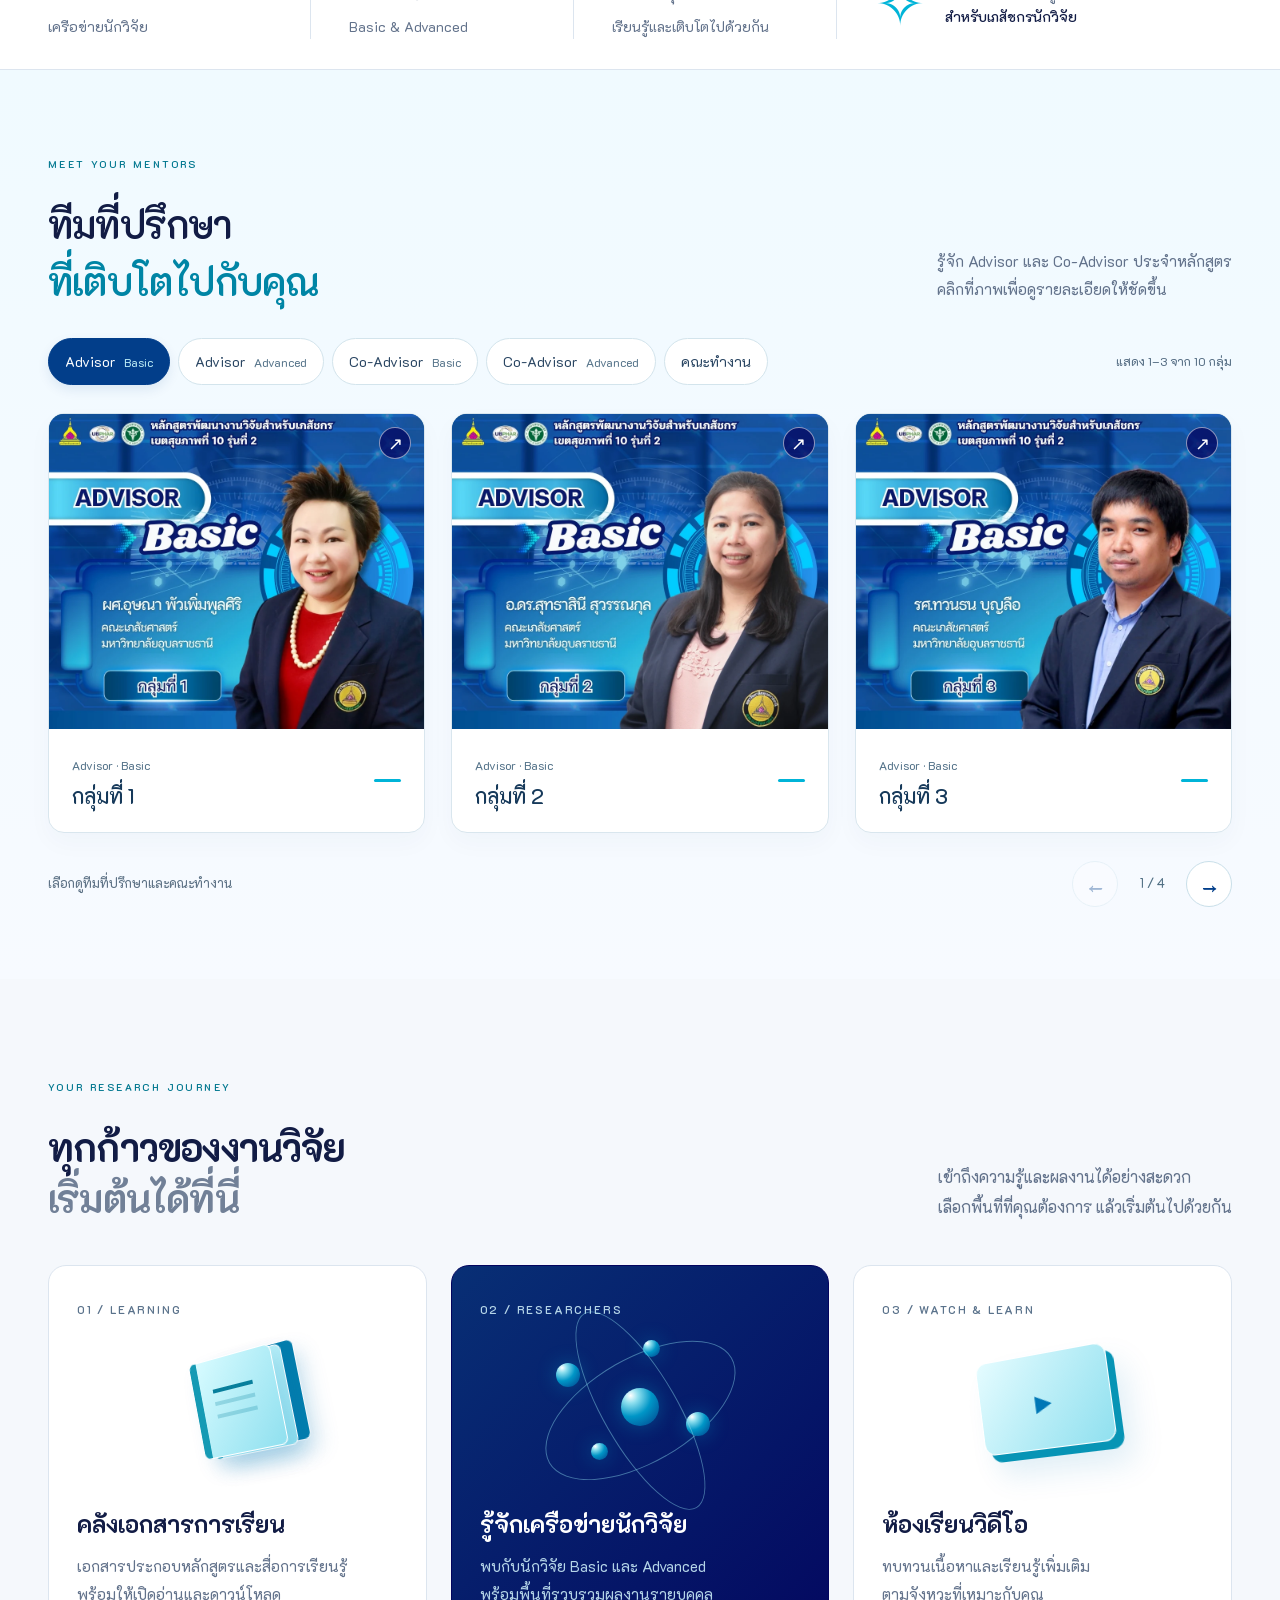
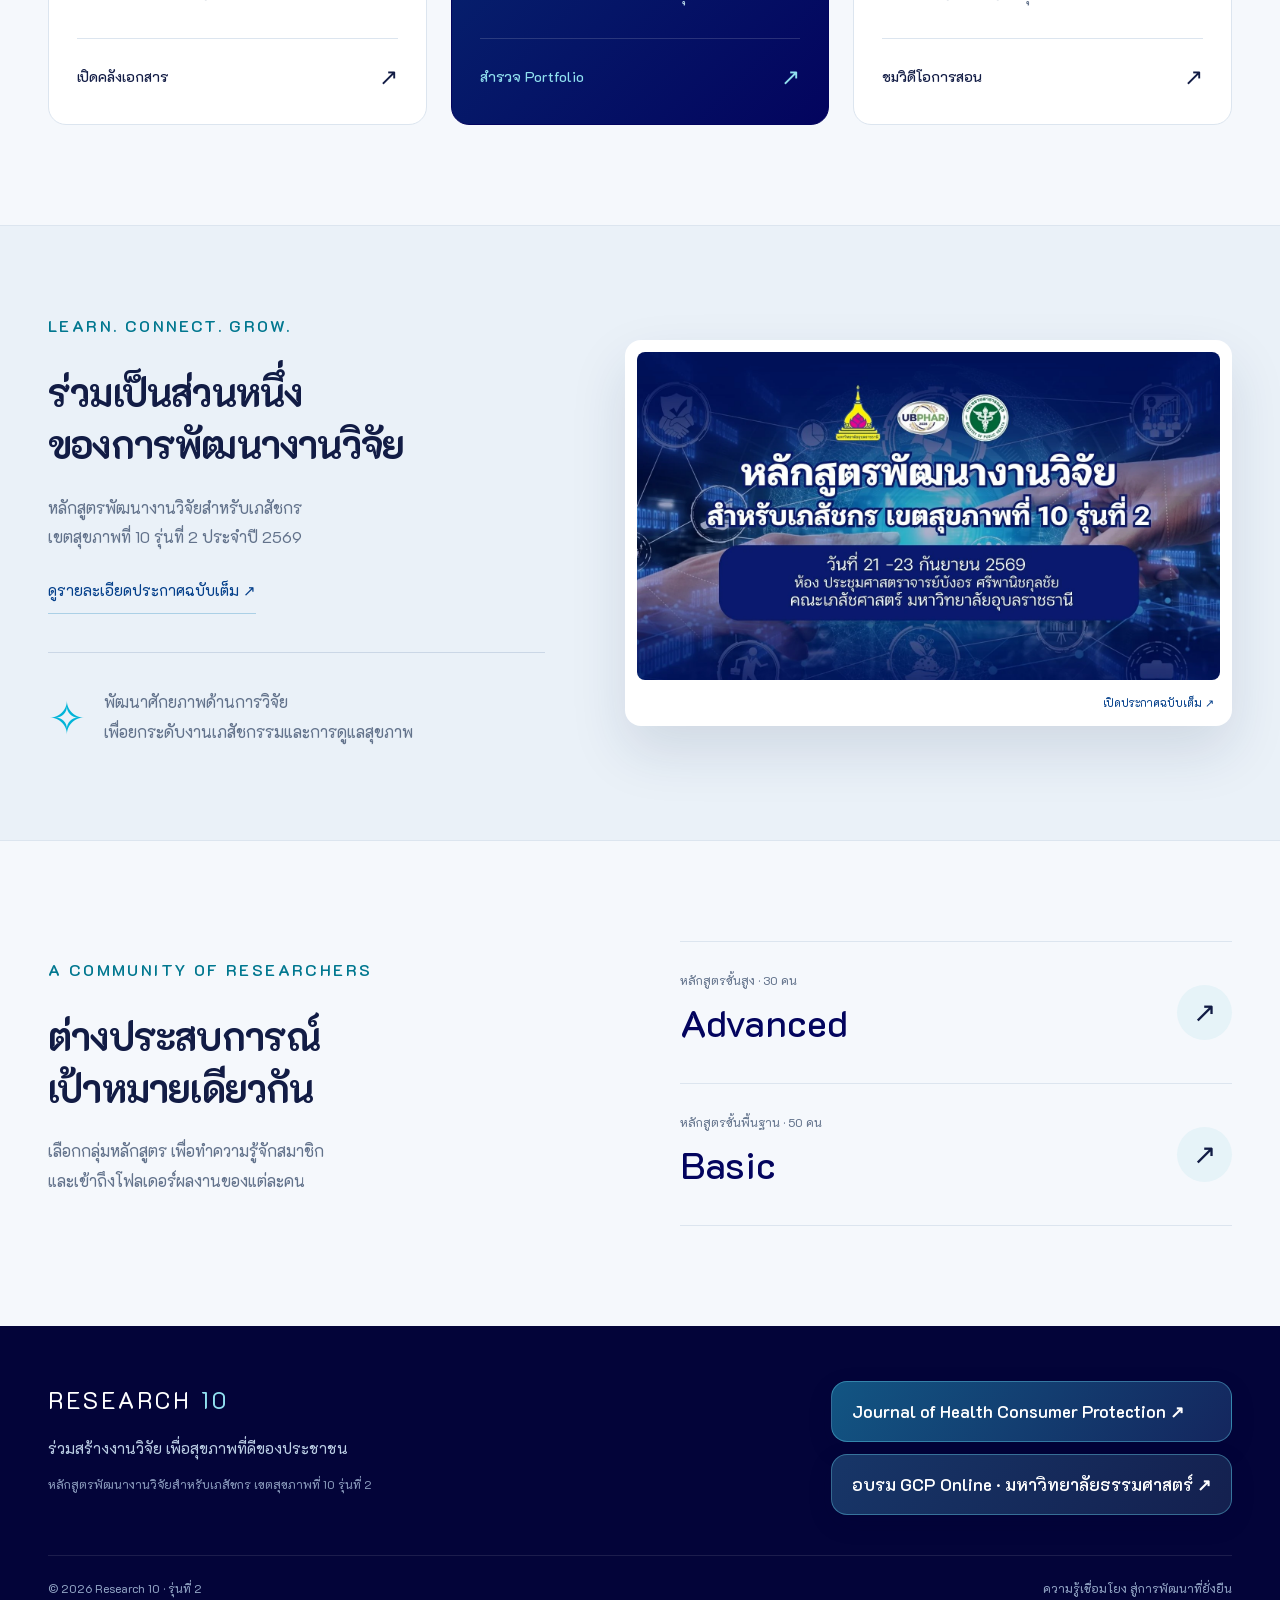
==== commit 4475bad8: "Refresh research game visuals and redesign illustrated website tour" ====
--- a/index.html
+++ b/index.html
@@ -1,5 +1,5 @@
 <!DOCTYPE html><html lang="th"><head><meta charset="UTF-8"><meta name="viewport" content="width=device-width,initial-scale=1"><meta name="theme-color" content="#03045e"><title>Research 10 — หลักสูตรพัฒนางานวิจัยสำหรับเภสัชกร รุ่นที่ 2</title><meta name="description" content="หลักสูตรพัฒนางานวิจัยสำหรับเภสัชกร เขตสุขภาพที่ 10 รุ่นที่ 2 เอกสาร วิดีโอ และผลงานนักวิจัย"><link rel="preconnect" href="https://fonts.googleapis.com"><link rel="preconnect" href="https://fonts.gstatic.com" crossorigin><link href="https://fonts.googleapis.com/css2?family=K2D:wght@300;400;500;600;700;800&display=swap" rel="stylesheet"><link rel="stylesheet" href="assets/site.css?v=4151b0ca4c77"><script src="assets/site.js?v=c0a868937370" defer></script><link rel="stylesheet" href="assets/landing-refinement.css?v=8daf1639f411"><link rel="stylesheet" href="assets/orbit-edition.css?v=c585d2d60537"><link rel="stylesheet" href="assets/content-update.css?v=71b2dd23cb0a">
-<link rel="stylesheet" href="assets/feature-badge.css?v=78a7ec01bbcc"><link rel="stylesheet" href="assets/site-tour.css?v=8ccae095f0f4"></head><body class="home-page"><a class="skip-link" href="#main">ข้ามไปเนื้อหา</a><header class="site-header"><div class="shell nav-inner"><a class="brand" href="index.html" aria-label="หน้าหลักหลักสูตรพัฒนางานวิจัย"><span class="brand-logos"><img src="assets/rx-logo.png" alt="ผู้พัฒนาหลักสูตร" width="53" height="40"><img src="assets/partners-logo.png" alt="หน่วยงานสนับสนุน" width="76" height="40"></span><span class="brand-title">RESEARCH <b>10</b><small>PHARMACIST · CLASS 02</small></span></a><button class="menu-toggle" aria-expanded="false" aria-controls="primary-nav" aria-label="เปิดเมนู">☰</button><nav id="primary-nav" aria-label="เมนูหลัก"><a href="index.html">หน้าหลัก</a><a href="documents.html">เอกสารการเรียน</a><a href="portfolio.html">Portfolio นักวิจัย <span aria-hidden="true">↗</span></a><a href="game.html" class="game-nav-link">เกมนักวิจัย <span aria-hidden="true">✧</span><span class="feature-badge">New Feature</span></a></nav></div></header><main id="main">
+<link rel="stylesheet" href="assets/feature-badge.css?v=78a7ec01bbcc"><link rel="stylesheet" href="assets/site-tour.css?v=1db434718f9d"></head><body class="home-page"><a class="skip-link" href="#main">ข้ามไปเนื้อหา</a><header class="site-header"><div class="shell nav-inner"><a class="brand" href="index.html" aria-label="หน้าหลักหลักสูตรพัฒนางานวิจัย"><span class="brand-logos"><img src="assets/rx-logo.png" alt="ผู้พัฒนาหลักสูตร" width="53" height="40"><img src="assets/partners-logo.png" alt="หน่วยงานสนับสนุน" width="76" height="40"></span><span class="brand-title">RESEARCH <b>10</b><small>PHARMACIST · CLASS 02</small></span></a><button class="menu-toggle" aria-expanded="false" aria-controls="primary-nav" aria-label="เปิดเมนู">☰</button><nav id="primary-nav" aria-label="เมนูหลัก"><a href="index.html">หน้าหลัก</a><a href="documents.html">เอกสารการเรียน</a><a href="portfolio.html">Portfolio นักวิจัย <span aria-hidden="true">↗</span></a><a href="game.html" class="game-nav-link">เกมนักวิจัย <span aria-hidden="true">✧</span><span class="feature-badge">New Feature</span></a></nav></div></header><main id="main">
 <section class="hero"><div class="hero-grid-bg" aria-hidden="true"></div><div class="shell hero-layout"><div class="hero-copy"><p class="eyebrow"><span class="status-dot"></span> PHARMACIST RESEARCH · CLASS 02</p><p class="hero-kicker">หลักสูตรพัฒนางานวิจัยสำหรับเภสัชกร<br><span>เขตสุขภาพที่ 10 · รุ่นที่ 2 · ประจำปี 2569</span></p><p class="hero-organizer">โดย <strong>คณะกรรมการพัฒนาระบบเภสัชกรรม</strong> (Chief Pharmacy Officer) เขตสุขภาพที่ 10 <span>ร่วมมือกับ <strong>คณะเภสัชศาสตร์ มหาวิทยาลัยอุบลราชธานี</strong></span></p><h1>จุดประกายความรู้<br>สู่<span class="gradient-text">งานวิจัย</span><br><span class="hero-closing-line">ที่สร้างการเปลี่ยนแปลง<span class="cyan-dot">.</span></span></h1><p class="hero-description">ต่อยอดความรู้ เชื่อมเครือข่าย และพัฒนางานเภสัชกรรม<br class="desktop-only">เพื่อความปลอดภัยด้านยาและสุขภาพของประชาชน</p><div class="actions"><a class="button button-cyan" href="portfolio.html">สำรวจผลงานนักวิจัย <span>↗</span></a><a class="button button-outline" href="documents.html">เอกสารการเรียน <span>↓</span></a></div><a class="video-link" href="documents.html#videos"><span class="play-icon">▶</span> เรียนรู้ได้ทุกเวลา · วิดีโอการสอน <span>↗</span></a></div>
 <div class="hero-faculty-visual">
 <div class="orbital-scene" aria-hidden="true"><div class="scene-grid"></div><div class="orbit-system"><div class="orbit orbit-one"></div><div class="orbit orbit-two"></div><div class="orbit orbit-three"></div><div class="orb-core"><span>Rx</span><small>RESEARCH<br>FOR BETTER HEALTH</small></div><i class="satellite satellite-one"></i><i class="satellite satellite-two"></i><i class="satellite satellite-three"></i></div><div class="float-label label-top"><span class="status-dot"></span> KNOWLEDGE INTO IMPACT</div><div class="float-label label-left"><span class="label-symbol">✧</span><div>งานวิจัยที่เชื่อมโยง<small>จากความรู้ สู่การเปลี่ยนแปลง</small></div></div></div>
@@ -149,4 +149,4 @@
 <a class="resource-card resource-dark reveal" href="portfolio.html" data-tilt><span class="resource-number">02 / RESEARCHERS</span><div class="resource-art network-art" aria-hidden="true"><i></i><i></i><i></i><i></i><i></i></div><h3>รู้จักเครือข่ายนักวิจัย</h3><p>พบกับนักวิจัย Basic และ Advanced<br>พร้อมพื้นที่รวบรวมผลงานรายบุคคล</p><span class="card-action">สำรวจ Portfolio <b>↗</b></span></a>
 <a class="resource-card reveal" href="documents.html#videos" data-tilt><span class="resource-number">03 / WATCH & LEARN</span><div class="resource-art video-art" aria-hidden="true"><i>▶</i></div><h3>ห้องเรียนวิดีโอ</h3><p>ทบทวนเนื้อหาและเรียนรู้เพิ่มเติม<br>ตามจังหวะที่เหมาะกับคุณ</p><span class="card-action">ชมวิดีโอการสอน <b>↗</b></span></a></div></section>
 <section class="announcement-section"><div class="shell announcement-layout"><div class="reveal"><p class="eyebrow blue">LEARN. CONNECT. GROW.</p><h2>ร่วมเป็นส่วนหนึ่ง<br>ของการพัฒนางานวิจัย</h2><p>หลักสูตรพัฒนางานวิจัยสำหรับเภสัชกร<br>เขตสุขภาพที่ 10 รุ่นที่ 2 ประจำปี 2569</p><a class="text-link" href="Info Invitation_New.jpg" target="_blank" rel="noopener">ดูรายละเอียดประกาศฉบับเต็ม ↗</a><div class="announcement-note"><span>✧</span><p>พัฒนาศักยภาพด้านการวิจัย<br>เพื่อยกระดับงานเภสัชกรรมและการดูแลสุขภาพ</p></div></div><a class="poster-frame reveal" href="assets/faculty/originals/course-banner.jpg" target="_blank" rel="noopener" aria-label="เปิดภาพหลักสูตรฉบับเต็ม"><img src="assets/faculty/course-banner.webp" alt="หลักสูตรพัฒนางานวิจัยสำหรับเภสัชกร เขตสุขภาพที่ 10 รุ่นที่ 2 วันที่ 21–23 กันยายน 2569 ณ คณะเภสัชศาสตร์ มหาวิทยาลัยอุบลราชธานี" loading="lazy" decoding="async" width="1536" height="864"><span>เปิดประกาศฉบับเต็ม ↗</span></a></div></section>
-<section class="shell community-section reveal"><div><p class="eyebrow blue">A COMMUNITY OF RESEARCHERS</p><h2>ต่างประสบการณ์<br>เป้าหมายเดียวกัน</h2><p>เลือกกลุ่มหลักสูตร เพื่อทำความรู้จักสมาชิก<br>และเข้าถึงโฟลเดอร์ผลงานของแต่ละคน</p></div><div class="community-links"><a href="portfolio.html#Advanced"><span><small>หลักสูตรขั้นสูง · 30 คน</small><b>Advanced</b></span><i>↗</i></a><a href="portfolio.html#Basic"><span><small>หลักสูตรขั้นพื้นฐาน · 50 คน</small><b>Basic</b></span><i>↗</i></a></div></section></main><footer class="site-footer"><div class="shell footer-top"><div><a class="footer-wordmark" href="index.html">RESEARCH <span>10</span></a><p>ร่วมสร้างงานวิจัย เพื่อสุขภาพที่ดีของประชาชน</p><small>หลักสูตรพัฒนางานวิจัยสำหรับเภสัชกร เขตสุขภาพที่ 10 รุ่นที่ 2</small></div><div class="footer-links"><a href="https://he02.tci-thaijo.org/index.php/jhcp" target="_blank" rel="noopener noreferrer">Journal of Health Consumer Protection ↗</a><a href="https://www.med-tu.org/GCP_HSP/" target="_blank" rel="noopener noreferrer">อบรม GCP Online · มหาวิทยาลัยธรรมศาสตร์ ↗</a></div></div><div class="shell footer-bottom"><span>© 2026 Research 10 · รุ่นที่ 2</span><span>ความรู้เชื่อมโยง สู่การพัฒนาที่ยั่งยืน</span></div></footer><script src="assets/faculty.js?v=98e959aa5208" defer></script><script defer src="assets/site-tour.js?v=f438f0998fa0"></script></body></html>
+<section class="shell community-section reveal"><div><p class="eyebrow blue">A COMMUNITY OF RESEARCHERS</p><h2>ต่างประสบการณ์<br>เป้าหมายเดียวกัน</h2><p>เลือกกลุ่มหลักสูตร เพื่อทำความรู้จักสมาชิก<br>และเข้าถึงโฟลเดอร์ผลงานของแต่ละคน</p></div><div class="community-links"><a href="portfolio.html#Advanced"><span><small>หลักสูตรขั้นสูง · 30 คน</small><b>Advanced</b></span><i>↗</i></a><a href="portfolio.html#Basic"><span><small>หลักสูตรขั้นพื้นฐาน · 50 คน</small><b>Basic</b></span><i>↗</i></a></div></section></main><footer class="site-footer"><div class="shell footer-top"><div><a class="footer-wordmark" href="index.html">RESEARCH <span>10</span></a><p>ร่วมสร้างงานวิจัย เพื่อสุขภาพที่ดีของประชาชน</p><small>หลักสูตรพัฒนางานวิจัยสำหรับเภสัชกร เขตสุขภาพที่ 10 รุ่นที่ 2</small></div><div class="footer-links"><a href="https://he02.tci-thaijo.org/index.php/jhcp" target="_blank" rel="noopener noreferrer">Journal of Health Consumer Protection ↗</a><a href="https://www.med-tu.org/GCP_HSP/" target="_blank" rel="noopener noreferrer">อบรม GCP Online · มหาวิทยาลัยธรรมศาสตร์ ↗</a></div></div><div class="shell footer-bottom"><span>© 2026 Research 10 · รุ่นที่ 2</span><span>ความรู้เชื่อมโยง สู่การพัฒนาที่ยั่งยืน</span></div></footer><script src="assets/faculty.js?v=98e959aa5208" defer></script><script defer src="assets/site-tour.js?v=4b2975156434"></script></body></html>
--- a/assets/site-tour.css
+++ b/assets/site-tour.css
@@ -1 +1,4 @@
 .tour-launcher{position:fixed;right:18px;bottom:18px;z-index:80;border:1px solid #8ef1db;background:#15394f;color:#e5fff7;border-radius:99px;padding:12px 18px;font:600 12px K2D,sans-serif;box-shadow:0 6px 25px #0004;min-height:44px;cursor:pointer}#site-tour{width:min(560px,calc(100% - 24px));max-height:90dvh;padding:0;border:1px solid #9ce8db80;border-radius:25px;background:linear-gradient(135deg,#203d54,#27294d);color:#edfaff;font-family:K2D,sans-serif;box-shadow:0 25px 100px #0008}#site-tour::backdrop{background:#071424b8;backdrop-filter:blur(3px)}.tour-card{padding:28px}.tour-top,.tour-actions{display:flex;justify-content:space-between;align-items:center;gap:14px}.tour-top{font-size:11px;color:#b9daca}.tour-card button{font:inherit;cursor:pointer;min-height:44px;border-radius:12px;padding:10px 16px;border:1px solid #c6e7ec55;color:#e0f5ff;background:#ffffff09}.tour-card button:disabled{opacity:.35;cursor:default}#tour-icon{font-size:40px;margin:18px 0 8px}#site-tour h2{font-size:25px;line-height:1.4;margin:8px 0 14px;font-weight:700}#tour-body{font-size:14px;line-height:1.85;color:#d3e2ed}.tour-demo{background:#0b1c3066;border:1px solid #91d5d533;border-radius:15px;padding:15px;margin:20px 0}.tour-demo small{color:#8db6c9;font-size:10px}#tour-demo-items{display:flex;gap:8px;flex-wrap:wrap;margin-top:12px}#tour-demo-items span{font-size:12px;background:#8cebd91a;border:1px solid #90e0d744;padding:9px 12px;border-radius:10px}#tour-link{display:block;font-size:13px;color:#9fffe0;margin-bottom:18px;text-decoration:underline}.tour-preference{display:flex;gap:10px;font-size:12px;align-items:center;margin:18px 0}.tour-preference input{width:18px;height:18px;accent-color:#8af1d7}#tour-next{background:#9bf3d8;color:#163e3c;border:0;font-weight:700}.tour-target{outline:3px solid #8ff8d3!important;outline-offset:5px}.tour-card :focus-visible{outline:3px solid #ffd797;outline-offset:3px}@media(max-width:480px){.tour-card{padding:20px}#site-tour h2{font-size:21px}#tour-body{font-size:13px}.tour-launcher{bottom:10px;right:10px;padding:10px 14px;font-size:11px}}.question-atlas{margin-top:28px;padding:26px;border:1px solid #80e5d555;border-radius:24px;background:linear-gradient(135deg,#1f4255,#282c50)}.question-atlas h2{font-size:25px}.question-atlas p{font-size:13px;line-height:1.8}.question-atlas progress{width:100%;accent-color:#89f4d9;height:12px}.atlas-filters{display:flex;align-items:center;gap:18px;flex-wrap:wrap;margin:20px 0;font-size:12px}.atlas-filters select{background:#20364d;color:#e3faff;padding:10px;border:1px solid #9adace66;border-radius:10px;font:inherit}.atlas-questions{display:grid;grid-template-columns:repeat(auto-fill,minmax(65px,1fr));gap:9px;max-height:310px;overflow:auto;padding:5px}.atlas-question{min-height:48px;font:600 13px K2D,sans-serif;border:1px solid var(--topic);border-radius:12px;background:#ffffff08;color:#e5f4ff;cursor:pointer}.atlas-question.discovered{background:#a7f2d926;color:#a8ffe0}.atlas-question:hover{background:#8adedf30}.atlas-question:focus-visible{outline:3px solid white;outline-offset:2px}#atlas-count{color:#b3d9dd}#next-discovery{margin-top:12px}@media(max-width:480px){.question-atlas{padding:18px}.question-atlas h2{font-size:21px}.question-atlas .primary{width:100%}.atlas-filters{gap:10px}}
+.tour-card .tour-guide-button{display:block;width:100%;color:#b1ffe4;border-color:#95e5d66b;margin:0 0 18px;background:#75ccb51a;text-align:center;font-size:12px}#guide-picture{width:min(1140px,calc(100% - 16px));height:94dvh;max-height:94dvh;padding:0;border:1px solid #a8e1ef;border-radius:18px;background:#132a3e;color:#e8faff;font-family:K2D,sans-serif}#guide-picture::backdrop{background:#020b18e8}.guide-toolbar{display:flex;align-items:center;flex-wrap:wrap;gap:10px;padding:12px 16px;border-bottom:1px solid #b2dcf340}.guide-toolbar strong{flex:1;min-width:180px}.guide-toolbar button,.guide-toolbar a{font:inherit;font-size:12px;min-height:44px;padding:12px;background:#90e7d51a;border:1px solid #9fe9df66;border-radius:9px;color:#ddfff3;cursor:pointer}.guide-scroll{height:calc(100% - 80px);overflow:auto;background:#091522}.guide-scroll img{display:block;width:100%;height:auto;max-width:1054px;margin:auto}#guide-picture.zoomed img{width:1054px;max-width:none}#guide-picture :focus-visible{outline:3px solid #ffdb96;outline-offset:2px}@media(max-width:560px){.guide-toolbar{gap:6px;padding:10px}.guide-toolbar strong{width:100%;flex:auto;font-size:14px}.guide-toolbar button,.guide-toolbar a{font-size:10px;padding:10px}.guide-scroll{height:calc(100% - 115px)}}
+/* Research 10 — editorial onboarding */
+#site-tour{width:min(960px,calc(100% - 32px));max-height:92dvh;border-radius:30px;border:1px solid #d5e7ff;background:#f6faff;color:#15295a;box-shadow:0 35px 120px #030d3866;overflow:auto}#site-tour::backdrop{background:#061333b8;backdrop-filter:blur(9px)}.tour-card{display:grid;grid-template-columns:34% 1fr;padding:0;min-height:630px}.tour-visual{position:relative;overflow:hidden;display:flex;flex-direction:column;padding:32px 26px;color:white;background:radial-gradient(ellipse at 15% 50%,#38dace77,transparent 55%),radial-gradient(ellipse at 100% 0%,#8e79ff99,transparent 65%),linear-gradient(155deg,#153be4,#102666 85%)}.tour-visual:before{content:'';position:absolute;inset:0;background-image:linear-gradient(#ffffff09 1px,transparent 1px),linear-gradient(90deg,#ffffff09 1px,transparent 1px);background-size:32px 32px;mask-image:linear-gradient(black,transparent)}.tour-brand,.tour-visual-caption,.tour-progress{position:relative}.tour-brand{font-size:17px;font-weight:800;letter-spacing:2px}.tour-brand b{color:#8effdf}.tour-brand span{display:block;letter-spacing:0;font-size:11px;font-weight:400;margin-top:8px;color:#d1e4ff}.tour-orbit{position:relative;display:grid;place-items:center;height:245px;flex:1;min-height:200px;perspective:700px}.tour-orbit-ring{position:absolute;width:225px;height:225px;border-radius:50%;border:1px solid #b6fff4aa;transform:rotateX(60deg) rotateZ(-25deg);box-shadow:0 0 35px #6cffe744,inset 0 0 35px #68dfff33}.tour-orbit-ring:after{content:'';position:absolute;inset:22px;border:1px dashed #a8fff477;border-radius:50%}#tour-icon{display:grid;place-items:center;font-size:70px;width:135px;height:145px;margin:0;border-radius:36px;border:1px solid #dcffff88;background:linear-gradient(140deg,#ffffff66,#d4efff18);box-shadow:12px 18px 0 #071e6722,0 25px 45px #07174d77,inset 0 2px 2px #fff9;transform:rotate(-9deg);text-shadow:0 10px 18px #071b6644;animation:tour-float 5s ease-in-out infinite}.tour-spark{position:absolute;color:#afffe6;font-size:32px;text-shadow:0 0 20px #7dfad4}.spark-one{right:0;top:22%}.spark-two{left:4px;bottom:25%;font-size:23px}.tour-visual-caption small{font-size:9px;letter-spacing:2px;color:#adfff0}.tour-visual-caption strong{display:block;font-size:29px;line-height:1.5;font-weight:800;margin-top:12px;letter-spacing:-.5px}.tour-visual-caption p{font-size:11px;color:#cee5ff;line-height:1.8}.tour-progress{display:flex;gap:7px;margin-top:25px}.tour-progress i{height:5px;flex:1;border-radius:8px;background:#ffffff2b}.tour-progress .filled{background:#99ffe2;box-shadow:0 0 12px #80ffd766}.tour-content{padding:28px 34px;background:radial-gradient(ellipse at 100% 0%,#d9f4ff,transparent 55%),linear-gradient(160deg,#fff,#f1f5ff);min-width:0}.tour-top{font-size:11px;color:#41659b;gap:8px}.tour-card button{font:600 12px K2D,sans-serif;color:#355280;background:#ffffffa8;border:1px solid #d1dff2;min-height:44px;border-radius:13px;padding:10px 14px}.tour-top #tour-skip{border:0;background:transparent;white-space:nowrap;color:#516587;padding-right:0}#tour-step{font-weight:700;color:#3567d3}#site-tour h2{font-size:clamp(26px,3vw,33px);line-height:1.4;color:#132e68;letter-spacing:-.7px;font-weight:800;margin:22px 0 14px}#tour-body{font-size:14px;line-height:1.95;color:#536582;margin:0}.tour-demo{border:1px solid #dce7f7;background:#ffffffb3;border-radius:17px;padding:15px;margin:20px 0 14px;box-shadow:0 7px 20px #203d7405}.tour-demo small{color:#5b73a1;font-size:10px;letter-spacing:.4px}#tour-demo-items{display:grid;gap:8px;margin-top:12px}#tour-demo-items>span{display:flex;align-items:center;gap:12px;padding:0;background:transparent;border:0;color:#233f70;font-size:12px}#tour-demo-items>span>b{display:grid;place-items:center;flex:0 0 30px;height:30px;border-radius:10px;color:#2463c9;background:linear-gradient(135deg,#e3eeff,#d5f9f1);font-size:11px}#tour-demo-items>span>span{background:none;border:0;padding:0;font-size:inherit;line-height:1.6}#tour-link{color:#235cd6;font-size:12px;margin:12px 0;text-decoration:none;font-weight:600}#tour-link[hidden]{display:none}.tour-card .tour-guide-button{background:linear-gradient(110deg,#e9efff,#e1f9f5);border:1px solid #c5dedf;color:#285675;font-size:11px;margin:0 0 12px;padding:10px}.tour-preference{font-size:11px;color:#62738c;margin:18px 0;line-height:1.6}.tour-preference input{flex:0 0 18px;accent-color:#376be5}.tour-actions{padding-top:16px;border-top:1px solid #dfe8f5}#tour-next{min-width:150px;background:linear-gradient(115deg,#285eee,#6049dc);color:white;box-shadow:0 6px 16px #315ee533;border:1px solid #547af3}.tour-card button:hover:not(:disabled){filter:brightness(.97)}.tour-card :focus-visible{outline:3px solid #2165d8;outline-offset:3px}.tour-launcher{border-color:#c1e2ff;background:linear-gradient(115deg,#235ae9,#5547bd);color:white;font-weight:700;box-shadow:0 6px 24px #17339244}.guide-toolbar{background:linear-gradient(115deg,#173596,#394ebe)}@keyframes tour-float{50%{transform:translateY(-10px) rotate(-4deg)}}@media(max-width:680px){#site-tour{width:calc(100% - 20px);border-radius:22px;max-height:94dvh}.tour-card{grid-template-columns:1fr;min-height:0}.tour-visual{padding:20px 22px;min-height:140px;display:grid;grid-template-columns:1fr 100px;gap:10px}.tour-brand{font-size:15px}.tour-brand span{font-size:10px}.tour-orbit{grid-column:2;grid-row:1/3;min-height:100px;height:100px}.tour-orbit-ring{width:125px;height:125px}#tour-icon{width:80px;height:85px;border-radius:23px;font-size:43px}.tour-spark{font-size:20px}.tour-visual-caption{grid-column:1;grid-row:2}.tour-visual-caption small,.tour-visual-caption p{display:none}.tour-visual-caption strong{font-size:18px;margin:0;line-height:1.4}.tour-visual-caption br{display:none}.tour-progress{grid-column:1/3;margin:5px 0 0}.tour-content{padding:18px 22px 22px}#site-tour h2{font-size:25px;margin-top:16px}#tour-body{font-size:13px}.tour-demo{margin-top:16px}.tour-actions{gap:8px}#tour-next{min-width:130px}}@media(prefers-reduced-motion:reduce){#tour-icon{animation:none}}
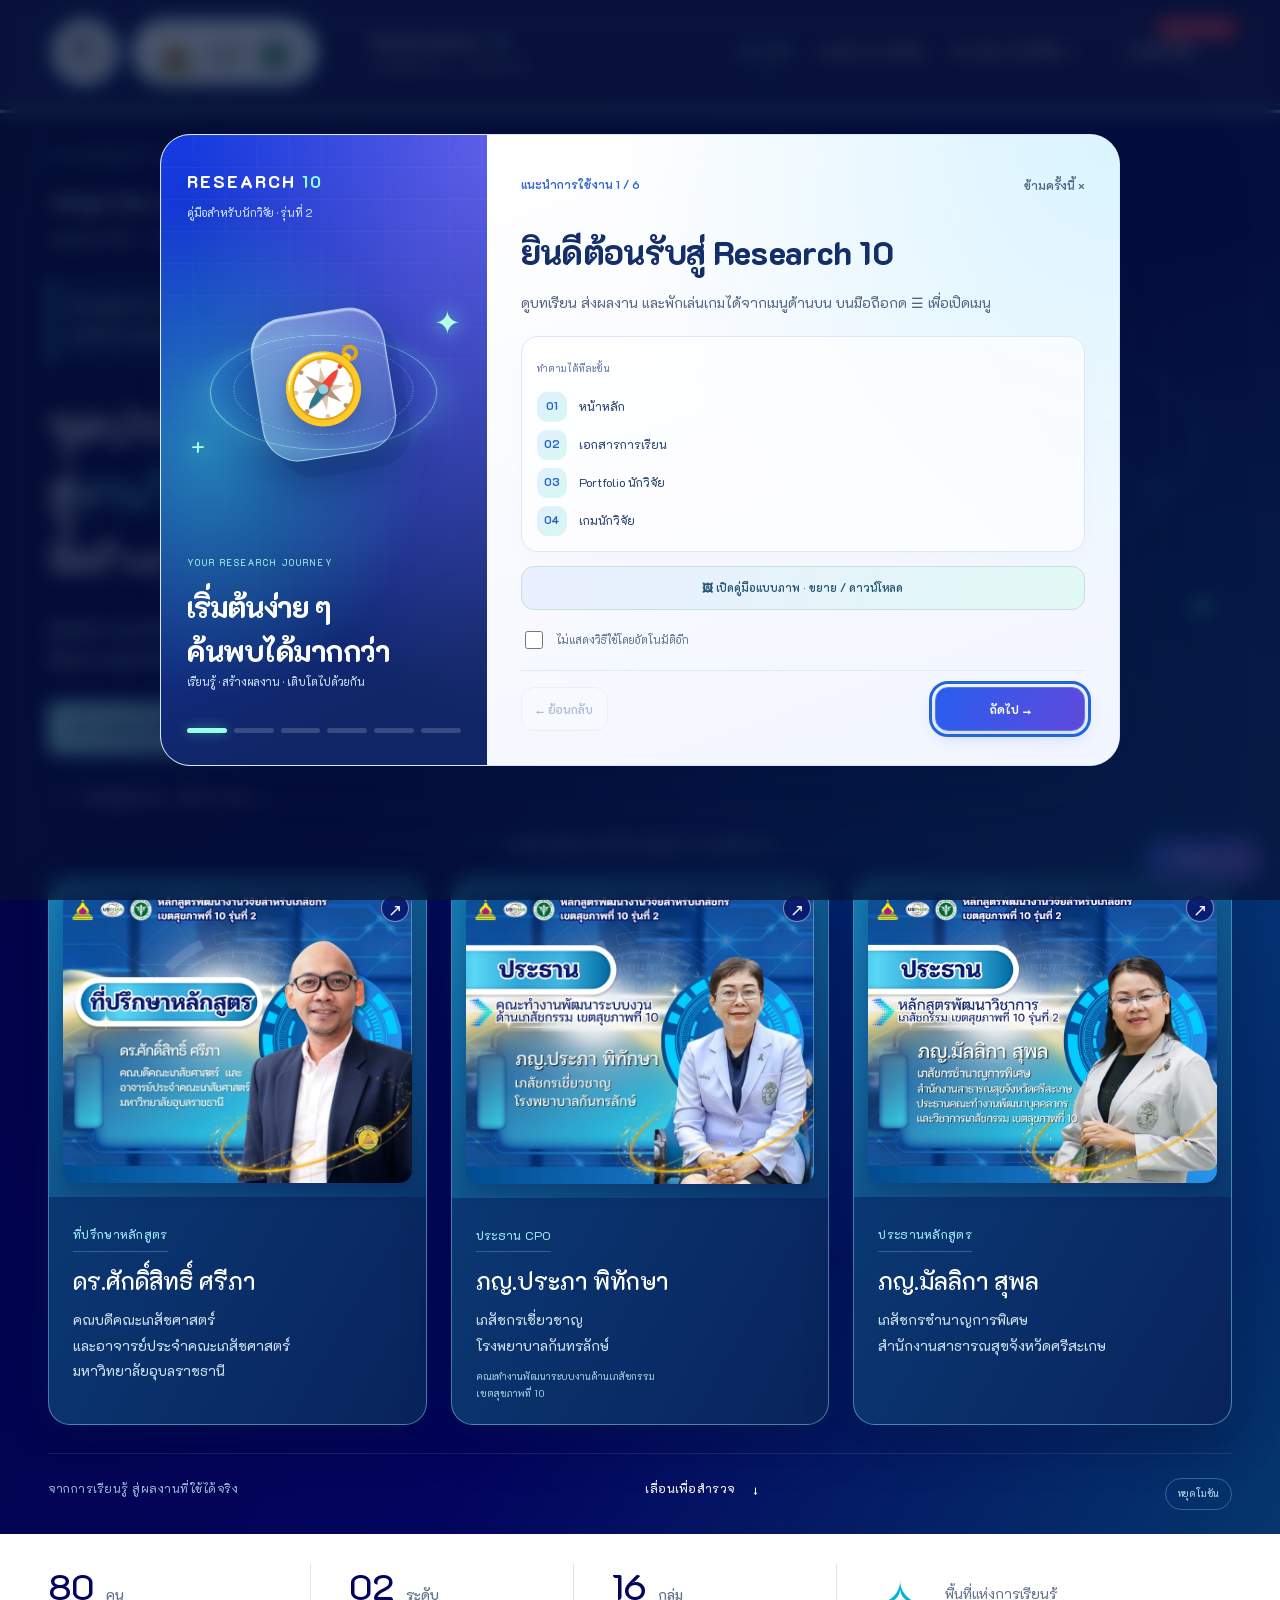
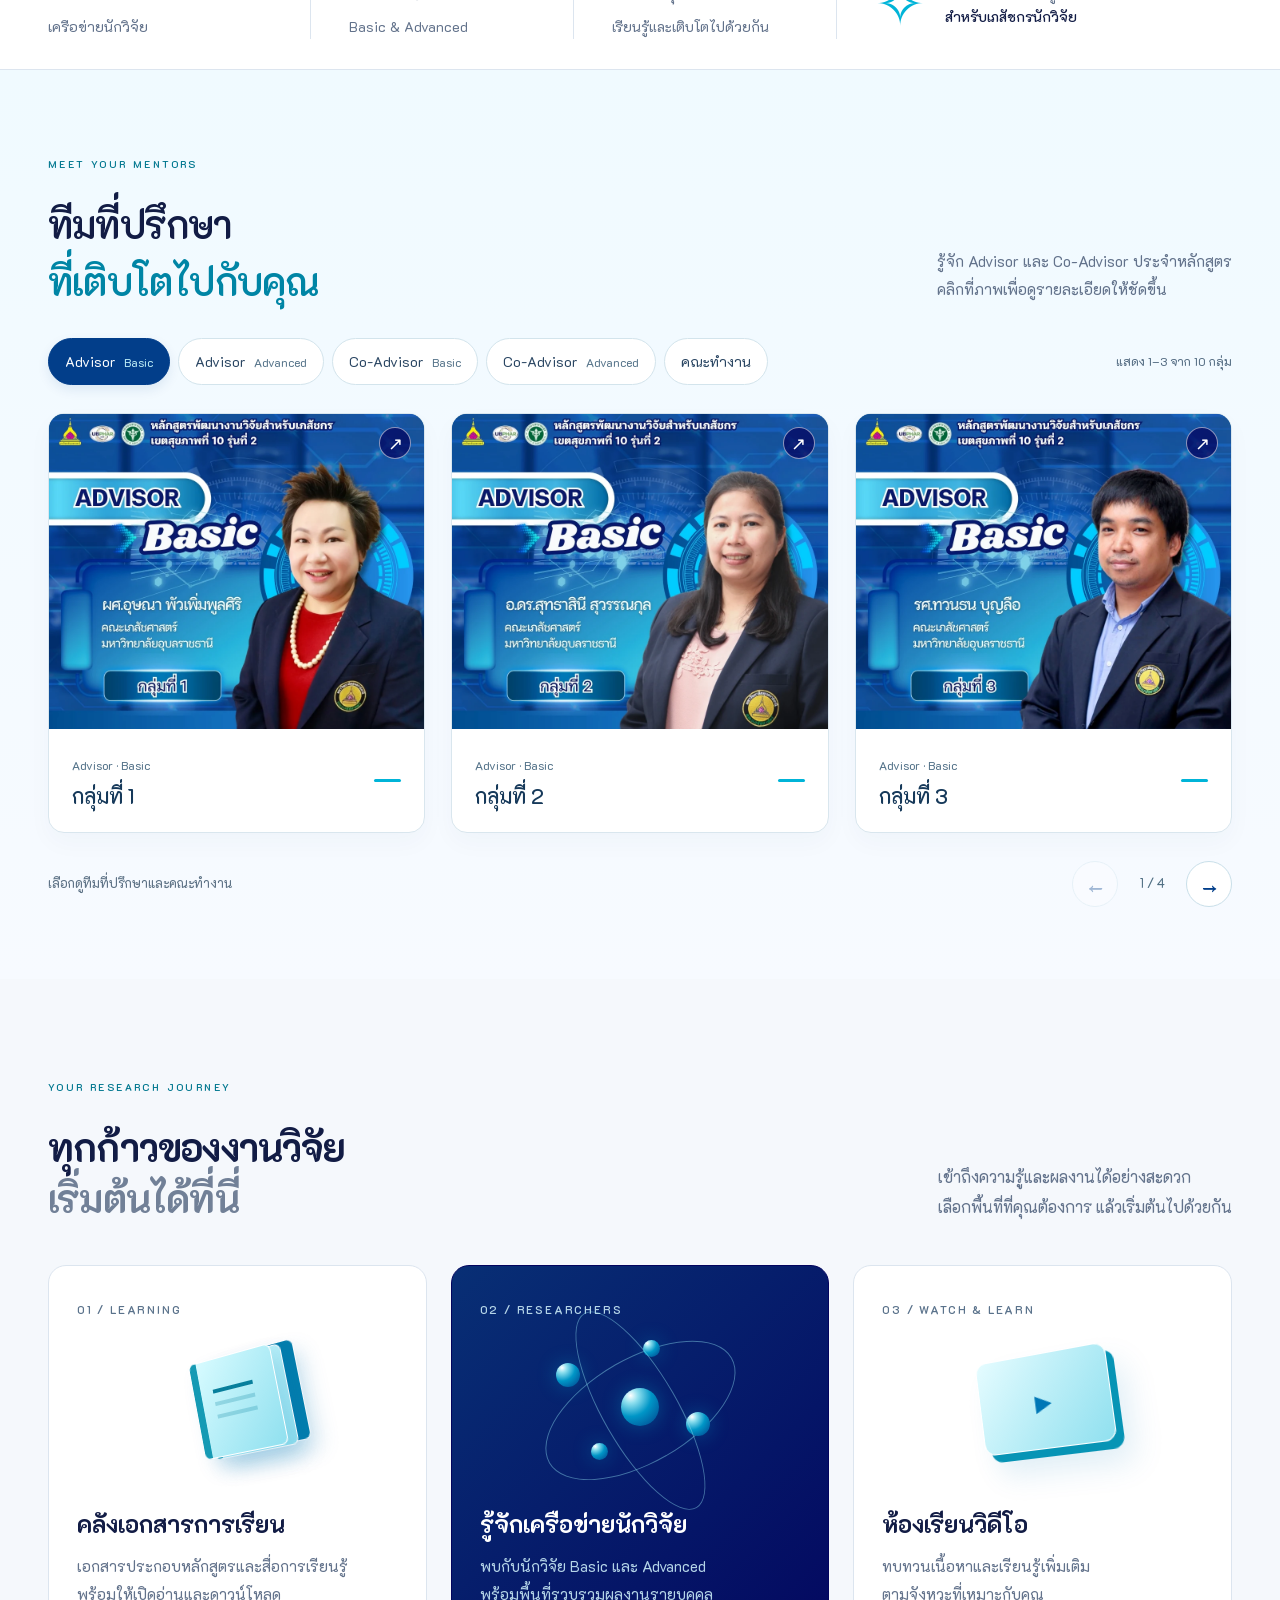
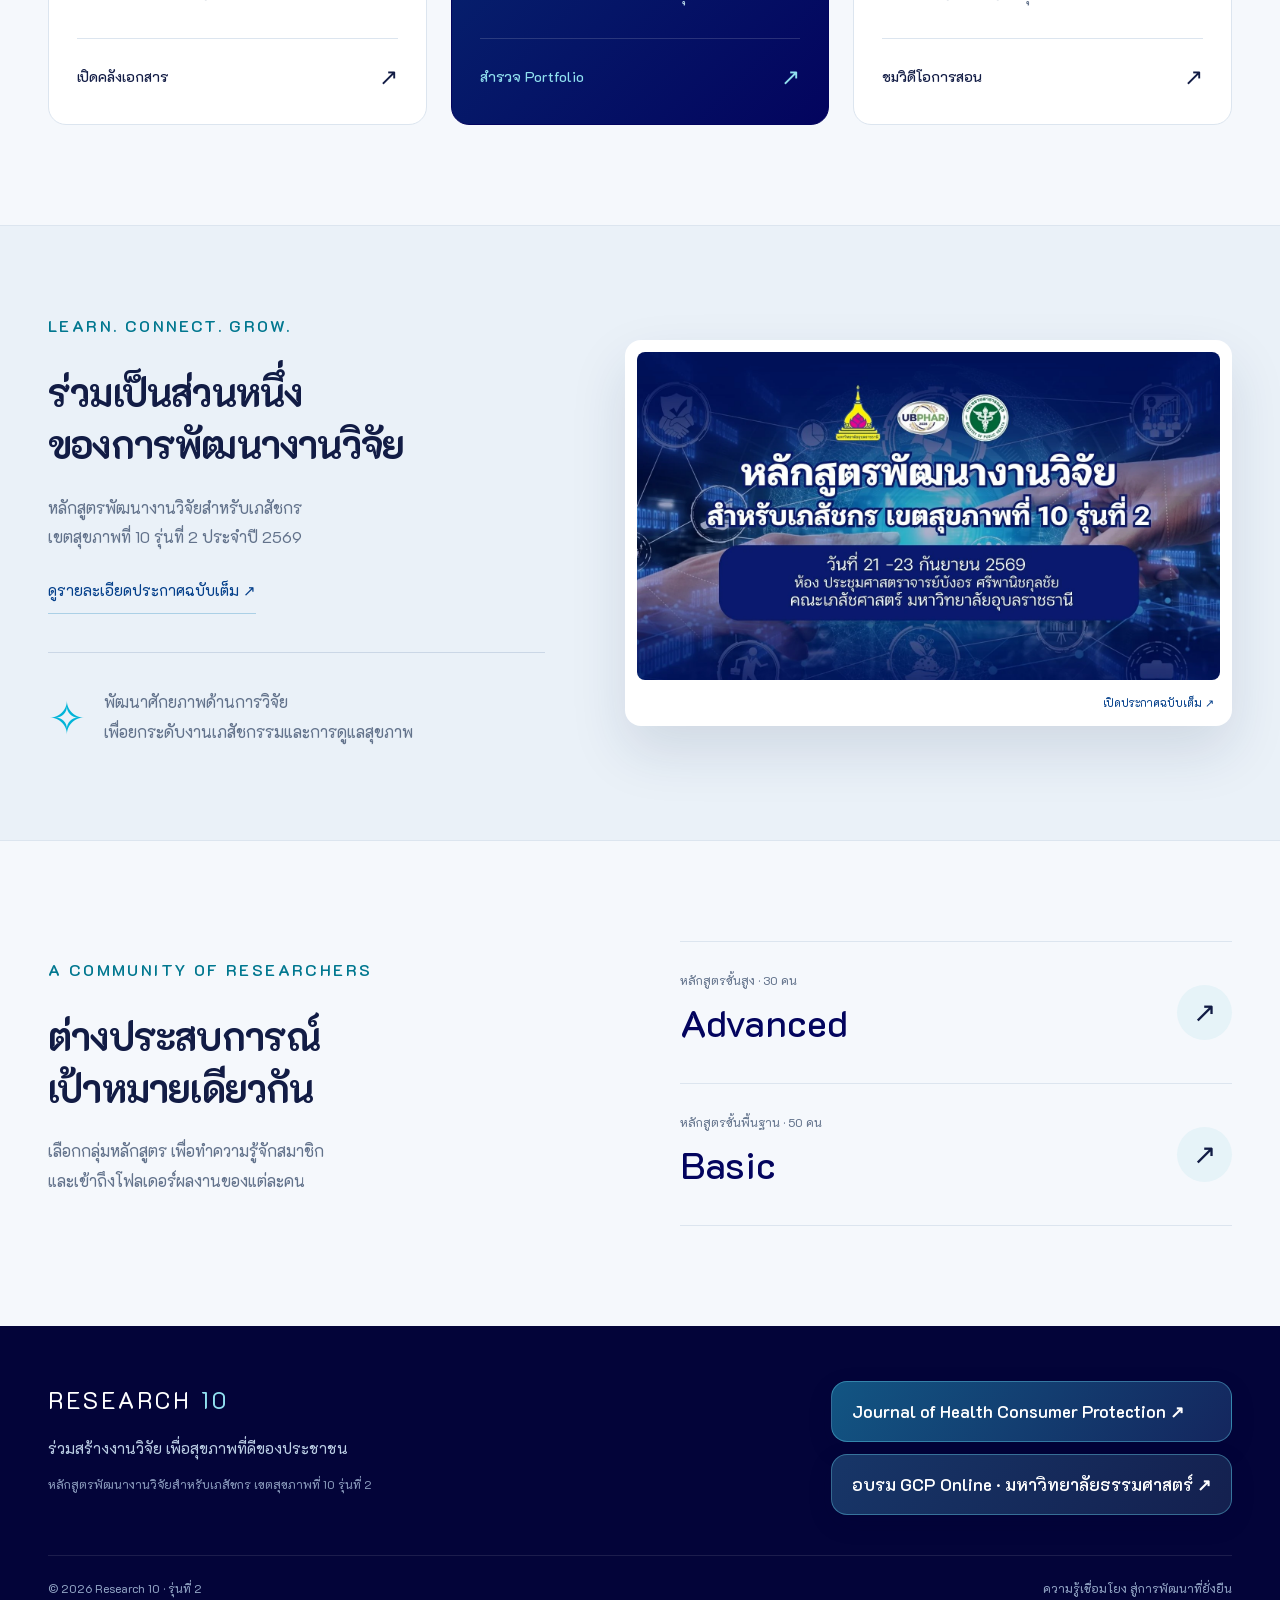
==== commit 65e54e45: "Add daily learning document links and complete materials library" ====
--- a/index.html
+++ b/index.html
@@ -1,4 +1,4 @@
-<!DOCTYPE html><html lang="th"><head><meta charset="UTF-8"><meta name="viewport" content="width=device-width,initial-scale=1"><meta name="theme-color" content="#03045e"><title>Research 10 — หลักสูตรพัฒนางานวิจัยสำหรับเภสัชกร รุ่นที่ 2</title><meta name="description" content="หลักสูตรพัฒนางานวิจัยสำหรับเภสัชกร เขตสุขภาพที่ 10 รุ่นที่ 2 เอกสาร วิดีโอ และผลงานนักวิจัย"><link rel="preconnect" href="https://fonts.googleapis.com"><link rel="preconnect" href="https://fonts.gstatic.com" crossorigin><link href="https://fonts.googleapis.com/css2?family=K2D:wght@300;400;500;600;700;800&display=swap" rel="stylesheet"><link rel="stylesheet" href="assets/site.css?v=4151b0ca4c77"><script src="assets/site.js?v=c0a868937370" defer></script><link rel="stylesheet" href="assets/landing-refinement.css?v=8daf1639f411"><link rel="stylesheet" href="assets/orbit-edition.css?v=c585d2d60537"><link rel="stylesheet" href="assets/content-update.css?v=71b2dd23cb0a">
+<!DOCTYPE html><html lang="th"><head><meta charset="UTF-8"><meta name="viewport" content="width=device-width,initial-scale=1"><meta name="theme-color" content="#03045e"><title>Research 10 — หลักสูตรพัฒนางานวิจัยสำหรับเภสัชกร รุ่นที่ 2</title><meta name="description" content="หลักสูตรพัฒนางานวิจัยสำหรับเภสัชกร เขตสุขภาพที่ 10 รุ่นที่ 2 เอกสาร วิดีโอ และผลงานนักวิจัย"><link rel="preconnect" href="https://fonts.googleapis.com"><link rel="preconnect" href="https://fonts.gstatic.com" crossorigin><link href="https://fonts.googleapis.com/css2?family=K2D:wght@300;400;500;600;700;800&display=swap" rel="stylesheet"><link rel="stylesheet" href="assets/site.css?v=4151b0ca4c77"><script src="assets/site.js?v=c0a868937370" defer></script><link rel="stylesheet" href="assets/landing-refinement.css?v=8daf1639f411"><link rel="stylesheet" href="assets/orbit-edition.css?v=c585d2d60537"><link rel="stylesheet" href="assets/content-update.css?v=4141422e1b76">
 <link rel="stylesheet" href="assets/feature-badge.css?v=78a7ec01bbcc"><link rel="stylesheet" href="assets/site-tour.css?v=1db434718f9d"></head><body class="home-page"><a class="skip-link" href="#main">ข้ามไปเนื้อหา</a><header class="site-header"><div class="shell nav-inner"><a class="brand" href="index.html" aria-label="หน้าหลักหลักสูตรพัฒนางานวิจัย"><span class="brand-logos"><img src="assets/rx-logo.png" alt="ผู้พัฒนาหลักสูตร" width="53" height="40"><img src="assets/partners-logo.png" alt="หน่วยงานสนับสนุน" width="76" height="40"></span><span class="brand-title">RESEARCH <b>10</b><small>PHARMACIST · CLASS 02</small></span></a><button class="menu-toggle" aria-expanded="false" aria-controls="primary-nav" aria-label="เปิดเมนู">☰</button><nav id="primary-nav" aria-label="เมนูหลัก"><a href="index.html">หน้าหลัก</a><a href="documents.html">เอกสารการเรียน</a><a href="portfolio.html">Portfolio นักวิจัย <span aria-hidden="true">↗</span></a><a href="game.html" class="game-nav-link">เกมนักวิจัย <span aria-hidden="true">✧</span><span class="feature-badge">New Feature</span></a></nav></div></header><main id="main">
 <section class="hero"><div class="hero-grid-bg" aria-hidden="true"></div><div class="shell hero-layout"><div class="hero-copy"><p class="eyebrow"><span class="status-dot"></span> PHARMACIST RESEARCH · CLASS 02</p><p class="hero-kicker">หลักสูตรพัฒนางานวิจัยสำหรับเภสัชกร<br><span>เขตสุขภาพที่ 10 · รุ่นที่ 2 · ประจำปี 2569</span></p><p class="hero-organizer">โดย <strong>คณะกรรมการพัฒนาระบบเภสัชกรรม</strong> (Chief Pharmacy Officer) เขตสุขภาพที่ 10 <span>ร่วมมือกับ <strong>คณะเภสัชศาสตร์ มหาวิทยาลัยอุบลราชธานี</strong></span></p><h1>จุดประกายความรู้<br>สู่<span class="gradient-text">งานวิจัย</span><br><span class="hero-closing-line">ที่สร้างการเปลี่ยนแปลง<span class="cyan-dot">.</span></span></h1><p class="hero-description">ต่อยอดความรู้ เชื่อมเครือข่าย และพัฒนางานเภสัชกรรม<br class="desktop-only">เพื่อความปลอดภัยด้านยาและสุขภาพของประชาชน</p><div class="actions"><a class="button button-cyan" href="portfolio.html">สำรวจผลงานนักวิจัย <span>↗</span></a><a class="button button-outline" href="documents.html">เอกสารการเรียน <span>↓</span></a></div><a class="video-link" href="documents.html#videos"><span class="play-icon">▶</span> เรียนรู้ได้ทุกเวลา · วิดีโอการสอน <span>↗</span></a></div>
 <div class="hero-faculty-visual">
--- a/assets/content-update.css
+++ b/assets/content-update.css
@@ -46,3 +46,6 @@
 @media(min-width:801px){.hero-organizer{width:max-content;max-width:none;font-size:clamp(13px,1.04vw,16px);padding:16px 18px;white-space:nowrap}.hero-organizer>span{white-space:nowrap}}
 
 .recording-course-advanced{background:#fee2e2;color:#991b1b}
+
+/* Daily learning resources and the complete material library. */
+.learning-actions{display:flex;flex-direction:column;gap:10px;width:100%;margin-top:auto}.learning-button{display:flex;align-items:center;justify-content:center;min-height:46px;padding:10px 12px;border:1px solid #0077a5;border-radius:12px;background:#0077a5;color:white;font-weight:600;font-size:15px;text-align:center}.learning-button-secondary{background:#fff;color:#075c8c;border-color:#b4dbea}.learning-button:hover{background:#075c8c;color:#fff}.learning-nav{display:flex;flex-wrap:wrap;justify-content:center;gap:12px}.learning-nav a{display:flex;align-items:center;min-height:44px;padding:10px 18px;border:1px solid #b4dbea;border-radius:999px;background:white;color:#075c8c;font-weight:600}.learning-section-title{font-size:26px;font-weight:700;color:#132454;margin:36px 0 20px;scroll-margin-top:110px}.learning-section-description{color:#53657b;margin:-8px 0 24px;line-height:1.8}#documents a:focus-visible{outline:3px solid #0077a5;outline-offset:4px}@media(min-width:701px) and (max-width:1000px){.recordings-grid{grid-template-columns:repeat(2,minmax(0,1fr))}}@media(prefers-reduced-motion:reduce){.hover-lift{transition:none}.hover-lift:hover{transform:none}}
